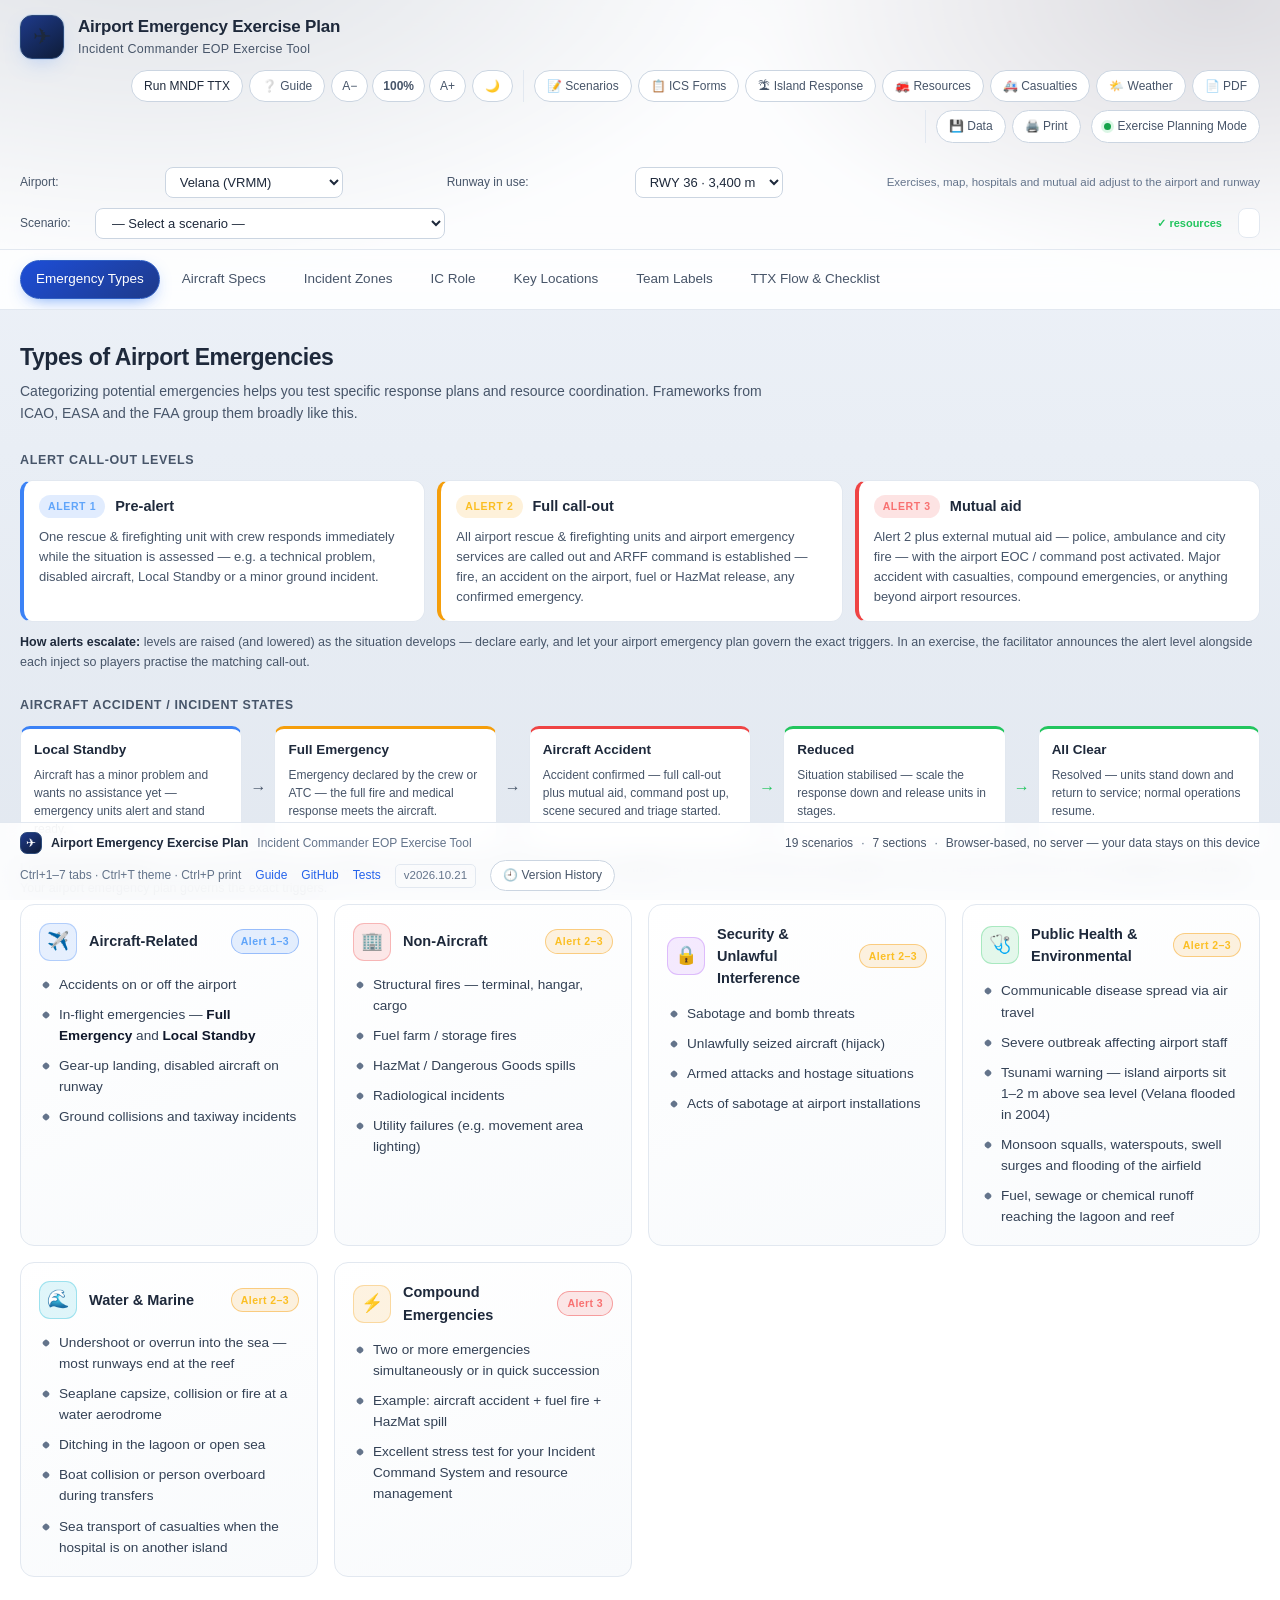
==== index.html @ 0db64679 "Set total TTX delivery time to 120 minutes" ====
<!DOCTYPE html>
<html lang="en">
<head>
  <meta charset="utf-8">
  <meta name="viewport" content="width=device-width, initial-scale=1">
  <meta name="description" content="Airport Emergency Exercise Plan — Incident Commander EOP Exercise Tool">
  <meta name="theme-color" content="#0b1526">
  <!-- Social preview -->
  <meta property="og:type" content="website">
  <meta property="og:site_name" content="Airport Emergency Exercise Plan">
  <meta property="og:title" content="Airport Emergency Exercise Plan — EOP Dashboard">
  <meta property="og:description" content="Free offline-ready airport emergency exercise tool for Incident Commanders: scenarios, ICS forms, trackers, interactive map and AAR export.">
  <meta property="og:url" content="https://airportemergency.mellowpilot.com/">
  <meta property="og:image" content="https://airportemergency.mellowpilot.com/icons/icon-192.png">
  <meta name="twitter:card" content="summary">
  <meta name="twitter:title" content="Airport Emergency Exercise Plan — EOP Dashboard">
  <meta name="twitter:description" content="Free offline-ready airport emergency exercise tool for Incident Commanders: scenarios, ICS forms, trackers, interactive map and AAR export.">
  <meta name="twitter:image" content="https://airportemergency.mellowpilot.com/icons/icon-192.png">
  <title>Airport Emergency Exercise Plan — EOP Dashboard</title>
  <script>
    /* Apply saved theme/text-size before first paint to avoid a flash */
    try {
      var th = localStorage.getItem('ttx-theme');
      if (th === 'light') document.documentElement.setAttribute('data-theme','light');
      else if (th === 'hc') document.documentElement.setAttribute('data-theme','hc');
      var fs = parseFloat(localStorage.getItem('ttx-font-scale'));
      if (fs >= 0.8 && fs <= 1.6) document.documentElement.style.zoom = fs;
    } catch (e) {}
  </script>
  <link rel="icon" type="image/svg+xml" href="favicon.svg">
  <link rel="manifest" href="manifest.webmanifest">
  <link rel="apple-touch-icon" href="icons/icon-192.png">
  <meta name="mobile-web-app-capable" content="yes">
  <meta name="apple-mobile-web-app-capable" content="yes">
  <link rel="stylesheet" href="css/styles.css?v=20261024.ttx120">
<link rel="stylesheet" href="css/maldives.css?v=20261024.ttx120">
</head>
<body>

<a class="skip-link" href="#mainContent">Skip to main content</a>

<noscript>
  <div class="noscript-note">
    <h2>JavaScript is required</h2>
    <p>This dashboard runs entirely in your browser — please enable JavaScript and reload the page. Nothing is sent to a server; your data stays on this device.</p>
  </div>
</noscript>

<!-- ============ TAB STATE CONTROLLERS ============ -->
<input type="radio" name="ttx-tab" id="ttx-tab-emergencies" class="tab-radio" checked>
<input type="radio" name="ttx-tab" id="ttx-tab-aircraft" class="tab-radio">
<input type="radio" name="ttx-tab" id="ttx-tab-zones" class="tab-radio">
<input type="radio" name="ttx-tab" id="ttx-tab-phases" class="tab-radio">
<input type="radio" name="ttx-tab" id="ttx-tab-locations" class="tab-radio">
<input type="radio" name="ttx-tab" id="ttx-tab-teams" class="tab-radio">
<input type="radio" name="ttx-tab" id="ttx-tab-checklist" class="tab-radio">

<header class="app-header">
  <div class="wrap">
    <div class="brand">
      <div class="brand-mark">✈</div>
      <div>
        <h1>Airport Emergency Exercise Plan</h1>
        <p>Incident Commander EOP Exercise Tool</p>
      </div>
    </div>
    <div class="header-actions">
      <div class="hdr-cluster" role="group" aria-label="View controls">
        <a href="ttx.html" class="reset-btn hdr-btn" style="text-decoration:none;display:inline-flex;align-items:center;color:var(--text)" title="Run the Hanimaadhoo MNDF tabletop exercise">Run MNDF TTX</a>
        <button id="guideBtn" class="reset-btn hdr-btn" type="button" title="How to use this app">❔ Guide</button>
        <div class="font-controls" role="group" aria-label="Text size">
          <button id="fontDec" class="reset-btn font-btn" type="button" title="Decrease text size" aria-label="Decrease text size">A−</button>
          <button id="fontReset" class="reset-btn font-btn font-scale" type="button" title="Reset text size to 100%">100%</button>
          <button id="fontInc" class="reset-btn font-btn" type="button" title="Increase text size" aria-label="Increase text size">A+</button>
        </div>
        <button id="themeToggle" class="reset-btn hdr-btn" type="button" title="Toggle light/dark mode">☀️</button>
      </div>
      <div class="hdr-cluster" role="group" aria-label="Exercise tools">
        <button id="scenarioEditorBtn" class="reset-btn hdr-btn" type="button" title="Open Scenario Editor">📝 Scenarios</button>
        <button id="icsBtn" class="reset-btn hdr-btn" type="button" title="Generate ICS Forms">📋 ICS Forms</button>
        <button id="resourceBtn" class="reset-btn hdr-btn" type="button" title="Track individual units (roster) with status, location and notes">🚒 Resources</button>
        <button id="casualtyBtn" class="reset-btn hdr-btn" type="button" title="Track casualties">🚑 Casualties</button>
        <button id="weatherBtn" class="reset-btn hdr-btn" type="button" title="Check weather">🌤️ Weather</button>
        <button id="exportPdfBtn" class="reset-btn hdr-btn" type="button" title="Export to PDF">📄 PDF</button>
      </div>
      <div class="hdr-cluster" role="group" aria-label="Data and output">
        <button id="dataExportBtn" class="reset-btn hdr-btn" type="button" title="Backup, restore, import and export data">💾 Data</button>
        <button id="printBtn" class="reset-btn hdr-btn" type="button" title="Print exercise plan">🖨️ Print</button>
      </div>
      <div class="status-chip">
        <span class="dot-live"></span>
        Exercise Planning Mode
      </div>
    </div>
  </div>
  <div class="wrap scenario-row site-row" style="padding-top:10px;padding-bottom:0;">
    <label for="airportSelect" style="font-size:12px;color:var(--muted);margin-right:8px;">Airport:</label>
    <select id="airportSelect" class="site-select" aria-describedby="siteHint"></select>
    <label for="runwaySelect" style="font-size:12px;color:var(--muted);margin:0 8px 0 6px;">Runway in use:</label>
    <select id="runwaySelect" class="site-select"></select>
    <span id="siteHint" class="site-hint">Exercises, map, hospitals and mutual aid adjust to the airport and runway</span>
  </div>
  <div class="wrap scenario-row" style="padding-top:10px;padding-bottom:10px;">
    <label for="scenarioSelect" style="font-size:12px;color:var(--muted);margin-right:8px;">Scenario:</label>
    <select id="scenarioSelect" style="background:var(--panel);color:var(--text);border:1px solid var(--line);border-radius:8px;padding:6px 12px;font:inherit;font-size:13px;">
      <option value="">— Select a scenario —</option>
    </select>
    <span id="saveChip" class="save-chip" role="status" aria-live="polite"></span>
    <div class="weather" id="weatherWidget" title="Current conditions (Open-Meteo) — tap to search a location" aria-live="polite"></div>
  </div>
</header>

<nav class="tabs" aria-label="Exercise plan sections">
  <div class="wrap">
    <button id="navToggle" class="nav-toggle" type="button" aria-expanded="false" aria-controls="navDrawer">
      ☰ <span id="navCurrentTab">Emergency Types</span><span class="nav-caret" aria-hidden="true">▾</span>
    </button>
    <label class="tab" for="ttx-tab-emergencies">Emergency Types</label>
    <label class="tab" for="ttx-tab-aircraft">Aircraft Specs</label>
    <label class="tab" for="ttx-tab-zones">Incident Zones</label>
    <label class="tab" for="ttx-tab-phases">IC Role</label>
    <label class="tab" for="ttx-tab-locations">Key Locations</label>
    <label class="tab" for="ttx-tab-teams">Team Labels</label>
    <label class="tab" for="ttx-tab-checklist">TTX Flow &amp; Checklist</label>
  </div>
</nav>

<!-- Collapsible navigation panel (phones) — body siblings of the tab
     radios so the checked state can highlight the active section -->
<div class="nav-scrim" id="navScrim"></div>
<nav class="nav-drawer" id="navDrawer" aria-label="Navigation panel">
  <div class="nav-drawer-head">
    <strong>Navigate</strong>
    <button id="navClose" class="reset-btn nav-close" type="button" aria-label="Close navigation panel">✕</button>
  </div>
  <div class="nav-list">
    <label class="nav-item" for="ttx-tab-emergencies">Emergency Types</label>
    <label class="nav-item" for="ttx-tab-aircraft">Aircraft Specs</label>
    <label class="nav-item" for="ttx-tab-zones">Incident Zones</label>
    <label class="nav-item" for="ttx-tab-phases">IC Role</label>
    <label class="nav-item" for="ttx-tab-locations">Key Locations</label>
    <label class="nav-item" for="ttx-tab-teams">Team Labels</label>
    <label class="nav-item" for="ttx-tab-checklist">TTX Flow &amp; Checklist</label>
  </div>
  <div class="nav-sep" role="separator"></div>
  <div class="nav-quick">
    <span class="nav-quick-title">Quick actions</span>
    <button type="button" class="nav-q" data-target="scenarioEditorBtn">📝 Scenario editor</button>
    <button type="button" class="nav-q" data-target="icsBtn">📋 ICS Forms</button>
    <button type="button" class="nav-q" data-target="resourceBtn">🚒 Unit roster</button>
    <button type="button" class="nav-q" data-target="casualtyBtn">🚑 Casualties</button>
    <button type="button" class="nav-q" data-target="dataExportBtn">💾 Backup &amp; data</button>
    <button type="button" class="nav-q" data-target="weatherBtn">🌤️ Weather</button>
    <button type="button" class="nav-q" data-target="guideBtn">❔ Guide</button>
    <button type="button" class="nav-q" data-target="printBtn">🖨️ Print</button>
  </div>
</nav>

<main class="wrap" id="mainContent">

  <!-- Print-only header -->
  <div class="print-header" style="display:none;">
    <h1>Airport Emergency Exercise Plan</h1>
    <p>Incident Commander EOP Exercise Tool — Generated <span id="printDate"></span></p>
  </div>

  <!-- ============ IC ROLE ============ -->
  <section id="phases" class="view">
    <h2 class="section-head">Incident Commander Role by Phase</h2>
    <p class="section-sub">Your responsibilities move through three distinct phases. Preparation builds the foundation, execution tests your command decisions, and evaluation turns the exercise into real improvement.</p>

    <div class="phase-grid">
      <div class="card phase" data-c="1">
        <span class="phase-num">01 · Before</span>
        <h3 class="card-title">Preparation</h3>
        <ul class="clean">
          <li><strong>Review the AEP</strong> — confirm command structure, authorities, and agency roles.</li>
          <li><strong>Understand scenario &amp; objectives</strong> — know the emergency type and what is being tested.</li>
          <li><strong>Confirm your role</strong> — ensure official IC designation and ICP-to-EOC reporting lines.</li>
          <li><strong>Join planning meetings</strong> — help design the exercise around the systems you rely on.</li>
        </ul>
      </div>

      <div class="card phase" data-c="2">
        <span class="phase-num">02 · During</span>
        <h3 class="card-title">Execution</h3>
        <ul class="clean">
          <li><strong>Establish command &amp; the ICP</strong> — set up a clearly identifiable command location.</li>
          <li><strong>Conduct size-up</strong> — gather information fast, prioritize, task resources.</li>
          <li><strong>Build &amp; communicate the IAP</strong> — state objectives, strategy, critical functions.</li>
          <li><strong>Assign command staff</strong> — Safety Officer, PIO, Liaison Officer.</li>
          <li><strong>Coordinate multi-agency response</strong> — fire, police, EMS, ops, tenants.</li>
        </ul>
      </div>

      <div class="card phase" data-c="3">
        <span class="phase-num">03 · After</span>
        <h3 class="card-title">Evaluation</h3>
        <ul class="clean">
          <li><strong>Hot Wash</strong> — immediate feedback on what worked and what did not.</li>
          <li><strong>After Action Report</strong> — document strengths, gaps, corrective actions, timelines.</li>
          <li><strong>Update the AEP</strong> — fold lessons learned back into procedures.</li>
        </ul>
      </div>
    </div>

    <div class="notice">
      <span class="ni">💡</span>
      <div><strong>Command principle:</strong> the IC directs, but does not personally fight the fire. Establish the ICP early, delegate the Safety Officer, PIO and Liaison Officer, and keep your own span of control manageable.</div>
    </div>

    <h3 class="sub" id="role-cards">IC Role Cards — Command &amp; General Staff</h3>
    <div class="role-grid" id="roleGrid">
      <!-- cards rendered from TTX_DATA.roleCards -->
    </div>
  </section>

  <!-- ============ TEAMS ============ -->
  <section id="teams" class="view">
    <h2 class="section-head">Tabletop Exercise Team Labels</h2>
    <p class="section-sub">Two distinct sets of labels matter: the staff who <em>run</em> the drill, and the simulated response teams that <em>play</em> in it.</p>

    <h3 class="sub">Exercise Staff — Who Runs the Drill</h3>
    <div class="team-grid">
      <div class="team-card">
        <h4><span class="swatch sw-blue"></span>Players / Participants</h4>
        <p>Actively role-play their real-world positions — including you as IC — and respond to the scenario.</p>
      </div>
      <div class="team-card">
        <h4><span class="swatch sw-cyan"></span>Facilitators</h4>
        <p>Present scenario updates (injects) and guide discussion. They do not participate in response decisions.</p>
      </div>
      <div class="team-card">
        <h4><span class="swatch sw-purple"></span>Evaluators / Observers</h4>
        <p>Subject matter experts who watch and document performance against objectives without intervening.</p>
      </div>
      <div class="team-card">
        <h4><span class="swatch sw-amber"></span>Note-takers / Scribes</h4>
        <p>Record the timeline, key decisions, and identified gaps for the After Action Report.</p>
      </div>
      <div class="team-card">
        <h4><span class="swatch sw-green"></span>Controllers</h4>
        <p>Ensure safety and scenario progression as scripted. More common in full-scale exercises.</p>
      </div>
    </div>

    <h3 class="sub">Simulated Response Teams — Functional Groups</h3>
    <div class="team-grid">
      <div class="team-card">
        <h4><span class="icon-badge">🎯</span>Incident / Unified Command</h4>
        <p>Core leadership: IC, Safety Officer, Liaison Officer, PIO. Unified command with MNDF and MPS for major events.</p>
      </div>
      <div class="team-card">
        <h4><span class="icon-badge">🚒</span>Fire / Rescue &amp; ARFF</h4>
        <p>Airport RFF (e.g. MACL Airport Fire &amp; Rescue) plus MNDF Fire &amp; Rescue Service for structural fire support.</p>
      </div>
      <div class="team-card">
        <h4><span class="icon-badge">🚑</span>EMS / Medical / Triage</h4>
        <p>Triage, casualty collection, hospital coordination — IGMH, regional and atoll hospitals, HPA for public health.</p>
      </div>
      <div class="team-card">
        <h4><span class="icon-badge">🚔</span>Law Enforcement / Security</h4>
        <p>Maldives Police Service, airport AVSEC, perimeter and shoreline control, scene security and evidence.</p>
      </div>
      <div class="team-card">
        <h4><span class="icon-badge">🚤</span>Marine / Coast Guard</h4>
        <p>MNDF Coast Guard, airport rescue boats, sea ambulances, resort and ferry boats — water rescue and casualty transfer.</p>
      </div>
      <div class="team-card">
        <h4><span class="icon-badge">🏝️</span>Island &amp; Atoll Councils / NDMA</h4>
        <p>Local shelters, schools as holding areas, volunteers, utilities (STELCO / FENAKA) and national disaster coordination.</p>
      </div>
      <div class="team-card">
        <h4><span class="icon-badge">🛫</span>Airport Operations / Airside</h4>
        <p>Runway closures, NOTAMs, airfield management.</p>
      </div>
      <div class="team-card">
        <h4><span class="icon-badge">👨‍👩‍👧</span>Passenger / Family Assistance</h4>
        <p>Uninjured passenger gathering, Friends &amp; Relatives Center, reunification — with embassies, resorts and tour operators.</p>
      </div>
      <div class="team-card">
        <h4><span class="icon-badge">📢</span>Public Information / Media</h4>
        <p>Press briefings and public messaging.</p>
      </div>
      <div class="team-card">
        <h4><span class="icon-badge">📦</span>Logistics / Finance</h4>
        <p>Resource ordering, tracking, cost documentation.</p>
      </div>
      <div class="team-card">
        <h4><span class="icon-badge">🏢</span>Airlines / Tenant Reps</h4>
        <p>Airline, seaplane operator and ground handler coordination; resort transfer desks.</p>
      </div>
    </div>

    <div class="notice">
      <span class="ni">💡</span>
      <div><strong>How to choose labels:</strong> match them to your exercise objectives. Use <strong>ICS sections</strong> (Operations, Planning, Logistics, Finance/Admin) to test internal command. Use <strong>department names</strong> for smaller single-organization drills. Always mirror the terminology in your <strong>AEP</strong>.</div>
    </div>
  </section>

  <!-- ============ LOCATIONS ============ -->
  <section id="locations" class="view">
    <h2 class="section-head">Key Locations — <span id="mapAirportName">Airport Layout</span></h2>
    <p class="section-sub" id="mapLayoutDesc">Select an airport and runway in the header to draw its island layout.</p>

    <div class="map-toolbar">
      <button id="editMapBtn" class="reset-btn" type="button">✏️ Customize Map</button>
      <span class="map-toolbar-hint">Rename or add locations, adjust zone rings — saved in this browser.</span>
    </div>

    <div class="map-layout">
      <div class="map-shell">
        <svg viewBox="0 0 1000 720" preserveAspectRatio="xMidYMid meet" role="img" aria-label="Airport emergency locations map">

          <defs>
            <radialGradient id="oceanGrad" cx="50%" cy="50%" r="70%">
              <stop offset="0%" stop-color="#08203a"/>
              <stop offset="100%" stop-color="#040d1a"/>
            </radialGradient>
          </defs>

          <!-- island, runway, terminal, links … drawn per airport by js/airports.js -->
          <g id="mapBase"></g>

          <!-- tower -->
          <g id="mapTwr" class="site-mark" transform="translate(165, 200)">
            <title>TWR (drag to move)</title>
            <rect x="-9" y="-9" width="18" height="18" rx="3" fill="#1e3a8a" stroke="#3b82f6" stroke-width="1.2"/>
            <rect x="-5" y="-16" width="10" height="7" rx="2" fill="#3b82f6" opacity=".75"/>
            <text x="0" y="30" font-size="8" fill="#7ba3d1" text-anchor="middle" letter-spacing="1.2" font-weight="600">TWR</text>
          </g>

          <!-- ARFF -->
          <g id="mapArff" class="site-mark" transform="translate(255, 350)">
            <title>ARFF (drag to move)</title>
            <rect x="-34" y="-18" width="68" height="36" rx="5" fill="#3a1a1a" stroke="#ef4444" stroke-width="1.4"/>
            <text x="0" y="-2" font-size="9.5" fill="#fca5a5" text-anchor="middle" font-weight="700" letter-spacing="1.2">ARFF</text>
            <text x="0" y="11" font-size="7" fill="#a86666" text-anchor="middle">FIRE STATION</text>
            <text x="0" y="28" font-size="7.5" fill="#a86666" text-anchor="middle" letter-spacing="1">RAPID RWY ACCESS</text>
          </g>

          <!-- crash site + zone rings (grouped for unified drag) -->
          <g id="crashZoneGroup" transform="translate(0,0)" style="cursor:grab;">
            <!-- zone rings -->
            <circle id="warmZone" cx="507" cy="270" r="110" fill="none" stroke="#f59e0b" stroke-width="1.3" stroke-dasharray="6 7" opacity=".55"/>
            <circle id="coldZone" cx="507" cy="270" r="185" fill="none" stroke="#22c55e" stroke-width="1.3" stroke-dasharray="6 7" opacity=".42"/>
            <text id="warmZoneLabel" x="507" y="152" font-size="9" fill="#fbbf24" text-anchor="middle" opacity=".85" letter-spacing="1.6" font-weight="600">WARM ZONE</text>
            <text id="coldZoneLabel" x="507" y="75" font-size="9" fill="#4ade80" text-anchor="middle" opacity=".85" letter-spacing="1.6" font-weight="600">COLD ZONE</text>
            <!-- crash site -->
            <circle id="hotZone" cx="507" cy="270" r="38" fill="rgba(239,68,68,.10)" stroke="#ef4444" stroke-width="1.5" stroke-dasharray="5 5"/>
            <circle cx="507" cy="270" r="16" fill="#ef4444" stroke="#0a1220" stroke-width="2"/>
            <text x="507" y="275" font-size="15" fill="#fff" text-anchor="middle" font-weight="700">✕</text>
            <text id="crashSiteLabel" x="507" y="222" font-size="10" fill="#f87171" text-anchor="middle" font-weight="700" letter-spacing="1.8">CRASH SITE</text>
            <title>Crash Site &amp; Zones (drag to move)</title>
          </g>

          <g id="pinLayer"></g>
        </svg>
      </div>

      <div class="legend" id="legend"></div>
    </div>

    <div class="notice">
      <span class="ni">💡</span>
      <div id="mapPlacementNote"><strong>Placement logic:</strong> scene locations sit upwind of the incident and outside the warm zone.</div>
    </div>

    <div id="airportProfile" class="ap-profile" aria-live="polite"></div>
  </section>

  <!-- ============ ZONES ============ -->
  <section id="zones" class="view">
    <h2 class="section-head">Aircraft Incident Zones</h2>
    <p class="section-sub">The scene is organized into three concentric safety zones, adapted from hazardous materials response. Aircraft accidents involve high fuel loads and composite materials, so the boundaries matter.</p>

    <div class="zones-layout">
      <div class="map-shell">
        <svg viewBox="0 0 760 700" preserveAspectRatio="xMidYMid meet" role="img" aria-label="Concentric hot, warm and cold zone diagram">
          <circle id="zoneOuter" cx="380" cy="350" r="322" fill="none" stroke="#475569" stroke-width="1.6" stroke-dasharray="9 9"/>
          <text id="zoneOuterLabel" x="380" y="52" font-size="11" fill="#7d8fa8" text-anchor="middle" letter-spacing="1.6">OUTER CORDON</text>

          <circle id="zoneCold" cx="380" cy="350" r="280" fill="rgba(34,197,94,.07)" stroke="#22c55e" stroke-width="1.6"/>
          <text id="zoneColdLabel" x="380" y="120" font-size="13" fill="#4ade80" text-anchor="middle" font-weight="700" letter-spacing="2.2">COLD ZONE</text>
          <text id="zoneColdSub" x="380" y="140" font-size="10.5" fill="#5f8f74" text-anchor="middle" letter-spacing=".6">GREEN · SUPPORT</text>

          <circle id="zoneWarm" cx="380" cy="350" r="185" fill="rgba(245,158,11,.09)" stroke="#f59e0b" stroke-width="1.6"/>
          <text id="zoneWarmLabel" x="380" y="208" font-size="13" fill="#fbbf24" text-anchor="middle" font-weight="700" letter-spacing="2.2">WARM ZONE</text>
          <text id="zoneWarmSub" x="380" y="227" font-size="10.5" fill="#a98338" text-anchor="middle" letter-spacing=".6">YELLOW · TRANSITION</text>

          <circle id="zoneInner" cx="380" cy="350" r="135" fill="none" stroke="#94a3b8" stroke-width="1.4" stroke-dasharray="7 7"/>

          <circle id="zoneHot" cx="380" cy="350" r="92" fill="rgba(239,68,68,.14)" stroke="#ef4444" stroke-width="1.8"/>

          <g transform="translate(380,332)">
            <path d="M0,-22 L5,-6 L22,-2 L22,4 L5,4 L7,18 L14,24 L14,28 L0,24 L-14,28 L-14,24 L-7,18 L-5,4 L-22,4 L-22,-2 L-5,-6 Z"
                  fill="#fca5a5" opacity="0.92"/>
          </g>
          <text x="380" y="386" font-size="13" fill="#f87171" text-anchor="middle" font-weight="700" letter-spacing="2.2">HOT ZONE</text>
          <text x="380" y="405" font-size="10.5" fill="#a86666" text-anchor="middle" letter-spacing=".6">RED · EXCLUSION</text>

          <line x1="380" y1="350" x2="700" y2="350" stroke="#1e2f4a" stroke-width="1" stroke-dasharray="3 6"/>
          <line x1="380" y1="350" x2="380" y2="672" stroke="#1e2f4a" stroke-width="1" stroke-dasharray="3 6"/>

          <text id="zoneInnerLabel" x="500" y="343" font-size="10.5" fill="#7d8fa8" text-anchor="middle" letter-spacing="1">INNER CORDON</text>
        </svg>
      </div>

      <div>
        <div class="zone-cards">
          <div class="zone-card" data-z="hot">
            <h4><span class="swatch sw-red"></span>Hot Zone</h4>
            <p class="aka">Red / Exclusion Zone</p>
            <p>The immediate hazard area: wreckage, active fire, fuel, structural collapse, and hazardous cargo.</p>
            <div class="who">Only fully PPE-equipped rescue personnel (e.g. ARFF) enter — and only for life-saving missions. The IC remains outside this zone.</div>
          </div>

          <div class="zone-card" data-z="warm">
            <h4><span class="swatch sw-amber"></span>Warm Zone</h4>
            <p class="aka">Yellow / Transition Zone</p>
            <p>A controlled buffer between the hazard and the safe area. Hosts triage, casualty collection, decontamination, and PPE donning/doffing.</p>
            <div class="who">Access limited to authorized personnel. The Incident Command Post may sit here or just inside the Cold Zone.</div>
          </div>

          <div class="zone-card" data-z="cold">
            <h4><span class="swatch sw-green"></span>Cold Zone</h4>
            <p class="aka">Green / Support Zone</p>
            <p>The safe area outside the hazard, free from contamination. Contains the Command Post, staging areas, media briefing area, and the temporary morgue.</p>
            <div class="who">This is where the Incident Commander and support staff typically operate.</div>
          </div>
        </div>

        <h3 class="sub">Perimeters</h3>
        <div class="team-grid">
          <div class="team-card">
            <h4><span class="swatch sw-cyan"></span>Inner Cordon</h4>
            <p>Controls access to the immediate hazard area — roughly the Hot / Warm boundary.</p>
          </div>
          <div class="team-card">
            <h4><span class="swatch sw-blue"></span>Outer Cordon</h4>
            <p>A larger secure perimeter for emergency vehicle movement and crowd control, encompassing the whole operation.</p>
          </div>
        </div>
      </div>
    </div>

    <h3 class="sub">Casualty Flow Through the Zones</h3>
    <div class="flow">
      <div class="flow-node" data-z="hot">
        <div class="fn-label">Hot Zone</div>
        <div class="fn-title">Extrication &amp; Rescue</div>
        <div class="fn-sub">ARFF removes survivors from the wreckage</div>
      </div>
      <div class="flow-arrow">➜</div>
      <div class="flow-node" data-z="warm">
        <div class="fn-label">Warm Zone</div>
        <div class="fn-title">Triage &amp; Treatment</div>
        <div class="fn-sub">Sorted Red / Yellow / Green, stabilised</div>
      </div>
      <div class="flow-arrow">➜</div>
      <div class="flow-node" data-z="cold">
        <div class="fn-label">Cold Zone</div>
        <div class="fn-title">Transport &amp; Evacuation</div>
        <div class="fn-sub">Loaded at the Transportation Area to hospitals</div>
      </div>
    </div>

    <div class="notice">
      <span class="ni">💡</span>
      <div><strong>Test the zones in your TTX:</strong> inject <em>"wind shifts 45 degrees"</em> or <em>"secondary explosion"</em> to see whether your team knows how to re-establish boundaries. Inject a <em>"media breach of the Outer Cordon"</em> to test your Liaison Officer and security response.</div>
    </div>
  </section>

  <!-- ============ EMERGENCIES ============ -->
  <section id="emergencies" class="view">
    <h2 class="section-head">Types of Airport Emergencies</h2>
    <p class="section-sub">Categorizing potential emergencies helps you test specific response plans and resource coordination. Frameworks from ICAO, EASA and the FAA group them broadly like this.</p>

    <h3 class="emg-block-head">Alert call-out levels</h3>
    <!-- Alert call-out levels (ICAO-style Alert 1/2/3 used across airport AEPs) -->
    <div class="alert-levels" role="group" aria-label="Emergency alert levels 1 to 3">
      <div class="alert-card alert-l1">
        <div class="alert-head">
          <span class="alert-badge">Alert 1</span>
          <h4>Pre-alert</h4>
        </div>
        <p>One rescue &amp; firefighting unit with crew responds immediately while the situation is assessed — e.g. a technical problem, disabled aircraft, Local Standby or a minor ground incident.</p>
      </div>
      <div class="alert-card alert-l2">
        <div class="alert-head">
          <span class="alert-badge">Alert 2</span>
          <h4>Full call-out</h4>
        </div>
        <p>All airport rescue &amp; firefighting units and airport emergency services are called out and ARFF command is established — fire, an accident on the airport, fuel or HazMat release, any confirmed emergency.</p>
      </div>
      <div class="alert-card alert-l3">
        <div class="alert-head">
          <span class="alert-badge">Alert 3</span>
          <h4>Mutual aid</h4>
        </div>
        <p>Alert 2 plus external mutual aid — police, ambulance and city fire — with the airport EOC / command post activated. Major accident with casualties, compound emergencies, or anything beyond airport resources.</p>
      </div>
    </div>
    <p class="alert-note"><strong>How alerts escalate:</strong> levels are raised (and lowered) as the situation develops — declare early, and let your airport emergency plan govern the exact triggers. In an exercise, the facilitator announces the alert level alongside each inject so players practise the matching call-out.</p>

    <h3 class="emg-block-head">Aircraft accident / incident states</h3>
    <div class="state-flow" role="group" aria-label="Aircraft incident states from Local Standby to All Clear">
      <div class="state-chip s-standby">
        <b>Local Standby</b>
        <span>Aircraft has a minor problem and wants no assistance yet — emergency units alert and stand ready.</span>
      </div>
      <span class="state-arrow" aria-hidden="true">→</span>
      <div class="state-chip s-full">
        <b>Full Emergency</b>
        <span>Emergency declared by the crew or ATC — the full fire and medical response meets the aircraft.</span>
      </div>
      <span class="state-arrow" aria-hidden="true">→</span>
      <div class="state-chip s-accident">
        <b>Aircraft Accident</b>
        <span>Accident confirmed — full call-out plus mutual aid, command post up, scene secured and triage started.</span>
      </div>
      <span class="state-arrow wind" aria-hidden="true">→</span>
      <div class="state-chip s-reduced">
        <b>Reduced</b>
        <span>Situation stabilised — scale the response down and release units in stages.</span>
      </div>
      <span class="state-arrow wind" aria-hidden="true">→</span>
      <div class="state-chip s-clear">
        <b>All Clear</b>
        <span>Resolved — units stand down and return to service; normal operations resume.</span>
      </div>
    </div>
    <p class="alert-note"><strong>Link to the alert levels:</strong> Local Standby typically holds at <strong>Alert 1</strong> (units standing by), a Full Emergency brings <strong>Alert 2</strong>, and an Aircraft Accident brings <strong>Alert 3</strong> — then the response winds down through <strong>Reduced</strong> to <strong>All Clear</strong>. Your airport emergency plan governs the exact triggers.</p>

    <div class="emg-grid">
      <div class="emg-card">
        <div class="emg-head">
          <div class="emg-icon" style="background:rgba(59,130,246,.12);border-color:rgba(59,130,246,.3)">✈️</div>
          <h4>Aircraft-Related</h4>
          <span class="alert-range r13" title="Typical alert level range for these emergencies">Alert 1–3</span>
        </div>
        <ul class="clean">
          <li>Accidents on or off the airport</li>
          <li>In-flight emergencies — <strong>Full Emergency</strong> and <strong>Local Standby</strong></li>
          <li>Gear-up landing, disabled aircraft on runway</li>
          <li>Ground collisions and taxiway incidents</li>
        </ul>
      </div>

      <div class="emg-card">
        <div class="emg-head">
          <div class="emg-icon" style="background:rgba(239,68,68,.12);border-color:rgba(239,68,68,.3)">🏢</div>
          <h4>Non-Aircraft</h4>
          <span class="alert-range r23" title="Typical alert level range for these emergencies">Alert 2–3</span>
        </div>
        <ul class="clean">
          <li>Structural fires — terminal, hangar, cargo</li>
          <li>Fuel farm / storage fires</li>
          <li>HazMat / Dangerous Goods spills</li>
          <li>Radiological incidents</li>
          <li>Utility failures (e.g. movement area lighting)</li>
                  </ul>
      </div>

      <div class="emg-card">
        <div class="emg-head">
          <div class="emg-icon" style="background:rgba(168,85,247,.12);border-color:rgba(168,85,247,.3)">🔒</div>
          <h4>Security &amp; Unlawful Interference</h4>
          <span class="alert-range r23" title="Typical alert level range for these emergencies">Alert 2–3</span>
        </div>
        <ul class="clean">
          <li>Sabotage and bomb threats</li>
          <li>Unlawfully seized aircraft (hijack)</li>
          <li>Armed attacks and hostage situations</li>
          <li>Acts of sabotage at airport installations</li>
        </ul>
      </div>

      <div class="emg-card">
        <div class="emg-head">
          <div class="emg-icon" style="background:rgba(34,197,94,.12);border-color:rgba(34,197,94,.3)">🩺</div>
          <h4>Public Health &amp; Environmental</h4>
          <span class="alert-range r23" title="Typical alert level range for these emergencies">Alert 2–3</span>
        </div>
        <ul class="clean">
          <li>Communicable disease spread via air travel</li>
          <li>Severe outbreak affecting airport staff</li>
          <li>Tsunami warning — island airports sit 1–2 m above sea level (Velana flooded in 2004)</li>
          <li>Monsoon squalls, waterspouts, swell surges and flooding of the airfield</li>
          <li>Fuel, sewage or chemical runoff reaching the lagoon and reef</li>
        </ul>
      </div>

      <div class="emg-card">
        <div class="emg-head">
          <div class="emg-icon" style="background:rgba(6,182,212,.12);border-color:rgba(6,182,212,.3)">🌊</div>
          <h4>Water &amp; Marine</h4>
          <span class="alert-range r23" title="Typical alert level range for these emergencies">Alert 2–3</span>
        </div>
        <ul class="clean">
          <li>Undershoot or overrun into the sea — most runways end at the reef</li>
          <li>Seaplane capsize, collision or fire at a water aerodrome</li>
          <li>Ditching in the lagoon or open sea</li>
          <li>Boat collision or person overboard during transfers</li>
          <li>Sea transport of casualties when the hospital is on another island</li>
        </ul>
      </div>

      <div class="emg-card">
        <div class="emg-head">
          <div class="emg-icon" style="background:rgba(245,158,11,.12);border-color:rgba(245,158,11,.3)">⚡</div>
          <h4>Compound Emergencies</h4>
          <span class="alert-range r3" title="Typical alert level range for these emergencies">Alert 3</span>
        </div>
        <ul class="clean">
          <li>Two or more emergencies simultaneously or in quick succession</li>
          <li>Example: aircraft accident + fuel fire + HazMat spill</li>
          <li>Excellent stress test for your Incident Command System and resource management</li>
        </ul>
      </div>
    </div>
  </section>

  <!-- ============ AIRCRAFT SPECIFICATIONS ============ -->
  <section id="aircraft" class="view">
    <h2 class="section-head">Aircraft Reference Specifications</h2>
    <p class="section-sub">Reference specifications for common regional aircraft types used in airport emergency planning. Figures are typical published values — always confirm against the operator's current type manual before an exercise.</p>

    <nav class="sub-nav" id="aircraftSubNav">
      <a href="#ac-comparison" class="sub-nav-link">Comparison</a>
      <a href="#ac-details" class="sub-nav-link">Detail Cards</a>
      <a href="#ac-diagrams" class="sub-nav-link">Diagrams</a>
      <a href="#ac-fuel" class="sub-nav-link">Fuel</a>
      <a href="#ac-flow" class="sub-nav-link">Pax Flow</a>
      <a href="#ac-implications" class="sub-nav-link">Implications</a>
    </nav>

    <h3 class="sub" id="ac-comparison">Quick Comparison</h3>
    <div class="spec-table-wrap">
      <table class="spec-table">
        <thead>
          <tr>
            <th>Aircraft</th>
            <th>Pax</th>
            <th>Crew</th>
            <th>Total</th>
            <th>Fuel Capacity</th>
            <th>Wheels</th>
            <th>Boarding Door</th>
            <th>Baggage</th>
            <th title="ICAO Annex 14 rescue and firefighting category">RFF Cat</th>
          </tr>
        </thead>
        <tbody id="acTableBody">
          <!-- rows rendered from TTX_DATA.aircraftComparison -->
        </tbody>
      </table>
    </div>

    <div class="notice">
      <span class="ni">⚠️</span>
      <div><strong>Verify before the exercise:</strong> seat counts vary by operator and cabin fit. Confirm exact pax/crew numbers and fuel figures with the operator's load sheet or type manual, and use those numbers in your casualty-count planning.</div>
    </div>

    <h3 class="sub" id="ac-details">Aircraft Detail Cards</h3>
    <div class="ac-grid" id="acGrid">
      <!-- cards rendered from TTX_DATA.aircraftDetails -->
    </div>

    <h3 class="sub">Where Everything Is — Diagrams</h3>
    <div class="diagram-grid">

      <!-- SIDE PROFILE -->
      <div class="diagram-card">
        <svg viewBox="0 0 900 360" preserveAspectRatio="xMidYMid meet" role="img" aria-label="Aircraft side profile showing doors, baggage holds and landing gear">
          <!-- ground -->
          <line x1="20" y1="312" x2="880" y2="312" stroke="#22344f" stroke-width="2" stroke-dasharray="10 8"/>

          <!-- tail fin -->
          <polygon points="95,140 45,42 92,42 132,140" fill="#233850" stroke="#4a6791" stroke-width="1.3"/>
          <!-- horizontal stabiliser -->
          <polygon points="82,152 14,178 14,188 88,174" fill="#233850" stroke="#4a6791" stroke-width="1.2"/>

          <!-- fuselage -->
          <path d="M 92,140 L 780,140 Q 862,146 872,175 Q 862,204 780,210 L 92,210 Z" fill="#233850" stroke="#4a6791" stroke-width="1.4"/>

          <!-- cabin window strip -->
          <line x1="310" y1="168" x2="720" y2="168" stroke="#7ba3d1" stroke-width="3" stroke-dasharray="2 10" opacity=".6"/>

          <!-- cockpit windows -->
          <path d="M 790,150 L 840,158 L 838,170 L 788,168 Z" fill="#7ba3d1" opacity=".35"/>

          <!-- forward door -->
          <rect x="640" y="146" width="46" height="44" rx="3" fill="rgba(59,130,246,.22)" stroke="#3b82f6" stroke-width="1.6"/>
          <!-- rear door (boarding) -->
          <rect x="250" y="146" width="46" height="44" rx="3" fill="rgba(34,197,94,.25)" stroke="#22c55e" stroke-width="1.6"/>

          <!-- forward baggage hold -->
          <rect x="560" y="182" width="70" height="22" rx="3" fill="rgba(245,158,11,.22)" stroke="#f59e0b" stroke-width="1.2"/>
          <!-- rear baggage hold -->
          <rect x="140" y="182" width="70" height="22" rx="3" fill="rgba(245,158,11,.22)" stroke="#f59e0b" stroke-width="1.2"/>

          <!-- wing fairing -->
          <path d="M 330,208 Q 318,252 380,256 L 510,256 Q 552,252 538,208 Z" fill="#1e3050" stroke="#3a5070" stroke-width="1.2"/>
          <!-- engine nacelle -->
          <rect x="400" y="232" width="112" height="46" rx="21" fill="#16263a" stroke="#3a5070" stroke-width="1.3"/>
          <!-- propeller disc -->
          <ellipse cx="516" cy="255" rx="5" ry="42" fill="#7ba3d1" opacity=".55"/>

          <!-- nose gear -->
          <line x1="742" y1="210" x2="742" y2="284" stroke="#3a5070" stroke-width="3.5"/>
          <circle cx="742" cy="292" r="13" fill="#16263a" stroke="#7ba3d1" stroke-width="2"/>
          <!-- main gear -->
          <line x1="452" y1="256" x2="452" y2="284" stroke="#3a5070" stroke-width="3.5"/>
          <circle cx="452" cy="292" r="15" fill="#16263a" stroke="#7ba3d1" stroke-width="2"/>

          <!-- leader lines + labels -->
          <line x1="273" y1="120" x2="273" y2="144" stroke="#22c55e" stroke-width="1" opacity=".7"/>
          <text x="273" y="112" font-size="10.5" fill="#4ade80" text-anchor="middle" font-weight="600" letter-spacing=".8">REAR DOOR — BOARDING</text>

          <line x1="663" y1="120" x2="663" y2="144" stroke="#3b82f6" stroke-width="1" opacity=".7"/>
          <text x="663" y="112" font-size="10.5" fill="#93c5fd" text-anchor="middle" font-weight="600" letter-spacing=".8">FWD DOOR / CARGO</text>

          <line x1="595" y1="222" x2="595" y2="206" stroke="#f59e0b" stroke-width="1" opacity=".7"/>
          <text x="595" y="238" font-size="10.5" fill="#fbbf24" text-anchor="middle" font-weight="600" letter-spacing=".8">FWD BAGGAGE HOLD</text>

          <line x1="175" y1="222" x2="175" y2="206" stroke="#f59e0b" stroke-width="1" opacity=".7"/>
          <text x="175" y="238" font-size="10.5" fill="#fbbf24" text-anchor="middle" font-weight="600" letter-spacing=".8">REAR BAGGAGE HOLD</text>

          <line x1="600" y1="255" x2="540" y2="255" stroke="#7ba3d1" stroke-width="1" opacity=".6"/>
          <text x="672" y="259" font-size="10.5" fill="#7ba3d1" text-anchor="middle" font-weight="600" letter-spacing=".8">PROPELLER</text>

          <text x="742" y="334" font-size="10.5" fill="#f59e0b" text-anchor="middle" font-weight="600" letter-spacing=".8">NOSE GEAR · 2 WHEELS</text>
          <text x="452" y="334" font-size="10.5" fill="#f59e0b" text-anchor="middle" font-weight="600" letter-spacing=".8">MAIN GEAR · 2 WHEELS</text>

          <!-- title -->
          <text x="450" y="24" font-size="11" fill="#8ea4c4" text-anchor="middle" letter-spacing="2.4" font-weight="600">SIDE PROFILE — DOORS · HOLDS · GEAR</text>
        </svg>
        <div class="diagram-cap">Typical turboprop layout (ATR / Dash 8 family). Rear door is the normal boarding point on ATR types.</div>
      </div>

      <!-- TOP-DOWN VIEW -->
      <div class="diagram-card">
        <svg viewBox="0 0 900 360" preserveAspectRatio="xMidYMid meet" role="img" aria-label="Aircraft top-down view showing wing fuel tanks, engines and landing gear positions">
          <!-- tailplane -->
          <polygon points="140,168 40,105 70,105 165,168" fill="#233850" stroke="#4a6791" stroke-width="1.2"/>
          <polygon points="140,192 40,255 70,255 165,192" fill="#233850" stroke="#4a6791" stroke-width="1.2"/>

          <!-- wings -->
          <polygon points="500,152 360,152 330,45 450,45" fill="#233850" stroke="#4a6791" stroke-width="1.3"/>
          <polygon points="500,208 360,208 330,315 450,315" fill="#233850" stroke="#4a6791" stroke-width="1.3"/>

          <!-- fuel tanks inside wings -->
          <polygon points="460,130 380,130 355,70 420,70" fill="rgba(6,182,212,.30)" stroke="#06b6d4" stroke-width="1.2" stroke-dasharray="4 3"/>
          <polygon points="460,230 380,230 355,290 420,290" fill="rgba(6,182,212,.30)" stroke="#06b6d4" stroke-width="1.2" stroke-dasharray="4 3"/>

          <!-- fuselage -->
          <path d="M 110,150 L 780,150 Q 862,156 872,180 Q 862,204 780,210 L 110,210 Z" fill="#233850" stroke="#4a6791" stroke-width="1.4"/>

          <!-- engines -->
          <rect x="370" y="75" width="50" height="30" rx="12" fill="#16263a" stroke="#3a5070" stroke-width="1.3"/>
          <rect x="370" y="255" width="50" height="30" rx="12" fill="#16263a" stroke="#3a5070" stroke-width="1.3"/>

          <!-- propellers -->
          <circle cx="425" cy="90" r="28" fill="none" stroke="#7ba3d1" stroke-width="1.6" stroke-dasharray="4 4" opacity=".65"/>
          <circle cx="425" cy="270" r="28" fill="none" stroke="#7ba3d1" stroke-width="1.6" stroke-dasharray="4 4" opacity=".65"/>

          <!-- landing gear positions (retracted) -->
          <circle cx="790" cy="180" r="8" fill="rgba(245,158,11,.15)" stroke="#f59e0b" stroke-width="1.6" stroke-dasharray="3 3"/>
          <circle cx="475" cy="162" r="9" fill="rgba(245,158,11,.15)" stroke="#f59e0b" stroke-width="1.6" stroke-dasharray="3 3"/>
          <circle cx="475" cy="198" r="9" fill="rgba(245,158,11,.15)" stroke="#f59e0b" stroke-width="1.6" stroke-dasharray="3 3"/>

          <!-- gear leader lines -->
          <line x1="790" y1="192" x2="790" y2="232" stroke="#f59e0b" stroke-width="1" opacity=".6"/>
          <text x="790" y="248" font-size="10.5" fill="#fbbf24" text-anchor="middle" font-weight="600" letter-spacing=".8">NOSE GEAR</text>

          <line x1="475" y1="212" x2="475" y2="252" stroke="#f59e0b" stroke-width="1" opacity=".6"/>
          <text x="475" y="268" font-size="10.5" fill="#fbbf24" text-anchor="middle" font-weight="600" letter-spacing=".8">MAIN GEAR</text>

          <!-- tank labels -->
          <line x1="300" y1="90" x2="358" y2="95" stroke="#06b6d4" stroke-width="1" opacity=".7"/>
          <text x="180" y="86" font-size="10.5" fill="#22d3ee" text-anchor="middle" font-weight="600" letter-spacing=".8">PORT WING FUEL TANK</text>

          <line x1="300" y1="270" x2="358" y2="265" stroke="#06b6d4" stroke-width="1" opacity=".7"/>
          <text x="180" y="274" font-size="10.5" fill="#22d3ee" text-anchor="middle" font-weight="600" letter-spacing=".8">STBD WING FUEL TANK</text>

          <!-- legend box -->
          <rect x="30" y="300" width="330" height="50" rx="8" fill="rgba(10,18,32,.9)" stroke="#2a3d58" stroke-width="1"/>
          <circle cx="50" cy="318" r="6" fill="none" stroke="#f59e0b" stroke-width="1.5" stroke-dasharray="2 2"/>
          <text x="64" y="322" font-size="10" fill="#8ea4c4">Landing gear positions (retracted)</text>
          <rect x="44" y="330" width="14" height="10" rx="2" fill="rgba(6,182,212,.30)" stroke="#06b6d4" stroke-width="1"/>
          <text x="64" y="339" font-size="10" fill="#8ea4c4">Integral wing fuel tanks</text>

          <!-- title -->
          <text x="450" y="24" font-size="11" fill="#8ea4c4" text-anchor="middle" letter-spacing="2.4" font-weight="600">TOP VIEW — WINGS · FUEL · GEAR POSITIONS</text>
        </svg>
        <div class="diagram-cap">Fuel is carried inside the wing structure (integral tanks). Landing gear retracts into the fuselage and wing roots.</div>
      </div>

    </div>

    <h3 class="sub">Fuel &amp; Airport Considerations</h3>
    <div class="notice warn">
      <span class="ni">⛽</span>
      <div>
        <strong>Check your airport's fuel storage and refuelling capability.</strong> Some smaller airports have no aviation fuel storage or refuelling facility on-site. Aircraft arriving must carry sufficient fuel for the return leg, or fuel must be pre-positioned by the operator.
        <br><br>
        Consider how your national supply chain works: where is jet fuel stored, how is it distributed to your airport, and what happens if that supply chain is disrupted during an emergency?
      </div>
    </div>

    <div class="notice">
      <span class="ni">💡</span>
      <div><strong>Exercise injects this enables:</strong> "Aircraft declares minimum fuel and requests priority landing — no fuel available for turn-around." Or "Operator requests emergency fuel bowser delivery by road/sea." Both test your logistics and liaison functions hard.</div>
    </div>

    <h3 class="sub" id="ac-flow">Passenger &amp; Baggage Flow</h3>
    <div class="board-flow">
      <div class="board-step">
        <span class="n">1</span>
        <b>Check-in &amp; Security</b>
        <span>Processed inside the terminal building.</span>
      </div>
      <div class="board-step">
        <span class="n">2</span>
        <b>Walk to Aircraft</b>
        <span>Passengers walk across the apron or use buses — plan for remote stands vs jet bridges.</span>
      </div>
      <div class="board-step">
        <span class="n">3</span>
        <b>Board at Main Door</b>
        <span>Turboprops often board via the rear door; jets use the forward left door.</span>
      </div>
      <div class="board-step">
        <span class="n">4</span>
        <b>Baggage Loaded</b>
        <span>Checked bags go into the forward and/or aft baggage holds.</span>
      </div>
      <div class="board-step">
        <span class="n">5</span>
        <b>Deplaning</b>
        <span>Passengers exit the same door and walk back across the apron.</span>
      </div>
    </div>

    <h3 class="sub" id="ac-implications">Emergency Planning Implications</h3>
    <div class="emg-grid">
      <div class="emg-card">
        <div class="emg-head">
          <div class="emg-icon" style="background:rgba(239,68,68,.12);border-color:rgba(239,68,68,.3)">🚪</div>
          <h4>Evacuation Routes</h4>
        </div>
        <ul class="clean">
          <li><strong>Turboprops:</strong> four main exits (two per side) plus overwing exits</li>
          <li><strong>Jets:</strong> two to four main passenger doors plus overwing exits</li>
          <li><strong>Small types:</strong> main door plus rear exit</li>
          <li>Survivors will exit onto the apron or runway surface — plan triage accordingly</li>
        </ul>
      </div>

      <div class="emg-card">
        <div class="emg-head">
          <div class="emg-icon" style="background:rgba(245,158,11,.12);border-color:rgba(245,158,11,.3)">⛽</div>
          <h4>Fuel Load &amp; Fire Risk</h4>
        </div>
        <ul class="clean">
          <li>An ATR 72 may carry up to <strong>5,000 kg</strong> of Jet A-1 in the wings</li>
          <li>Wing tanks mean a wing strike can release large volumes of fuel</li>
          <li>A Boeing 737-800 can carry up to <strong>26,020 L</strong> — the largest fuel load in this table</li>
          <li>Check your airport's foam concentrate stock against the largest expected fuel load</li>
        </ul>
      </div>

      <div class="emg-card">
        <div class="emg-head">
          <div class="emg-icon" style="background:rgba(59,130,246,.12);border-color:rgba(59,130,246,.3)">🧳</div>
          <h4>Baggage &amp; Security</h4>
        </div>
        <ul class="clean">
          <li>Forward and aft holds must be identified early for any security or HazMat scenario</li>
          <li>Small types have low hold weight limits — expect light loads</li>
          <li>Hold access doors are usually on the <strong>right side</strong> — useful for ARFF positioning</li>
        </ul>
      </div>

      <div class="emg-card">
        <div class="emg-head">
          <div class="emg-icon" style="background:rgba(168,85,247,.12);border-color:rgba(168,85,247,.3)">🛞</div>
          <h4>Disabled Aircraft Recovery</h4>
        </div>
        <ul class="clean">
          <li>All types in this table use <strong>tricycle retractable gear</strong></li>
          <li>A gear-up landing means the aircraft rests on its engine nacelles and rear fuselage</li>
          <li>A disabled aircraft on the only runway closes the airport entirely</li>
          <li>Recovery equipment may need to come by sea or air — factor this into your timeline</li>
        </ul>
      </div>
    </div>

    <div class="notice">
      <span class="ni">💡</span>
      <div><strong>Planning number to use:</strong> take the souls-on-board figure from your scenario — it drives your triage capacity, ambulance requirements, hospital notification, and Family Assistance Center sizing.</div>
    </div>
  </section>

  <!-- ============ CHECKLIST ============ -->
  <section id="checklist" class="view">
    <h2 class="section-head">TTX Flow &amp; IC Checklist</h2>
    <p class="section-sub">Use this checklist during your tabletop exercise to track the Incident Commander's progress through the emergency response sequence.</p>

    <h3 class="sub">Exercise Flow</h3>
    <div class="steps">
      <div class="step-chip"><b>1</b> Alert &amp; Notification</div>
      <span class="step-sep">→</span>
      <div class="step-chip"><b>2</b> Size-Up &amp; Assessment</div>
      <span class="step-sep">→</span>
      <div class="step-chip"><b>3</b> ICP Establishment</div>
      <span class="step-sep">→</span>
      <div class="step-chip"><b>4</b> IAP Development</div>
      <span class="step-sep">→</span>
      <div class="step-chip"><b>5</b> Resource Tasking</div>
      <span class="step-sep">→</span>
      <div class="step-chip"><b>6</b> Zone Establishment</div>
      <span class="step-sep">→</span>
      <div class="step-chip"><b>7</b> Casualty Management</div>
      <span class="step-sep">→</span>
      <div class="step-chip"><b>8</b> Family Assistance</div>
      <span class="step-sep">→</span>
      <div class="step-chip"><b>9</b> Media Management</div>
      <span class="step-sep">→</span>
      <div class="step-chip"><b>10</b> Recovery &amp; AAR</div>
    </div>

    <h3 class="sub">IC Checklist</h3>
    <div class="progress-shell">
      <div class="progress-bar" role="progressbar" aria-label="Exercise checklist completion" aria-valuemin="0" aria-valuemax="100" aria-valuenow="0"><div class="progress-fill" id="progressFill"></div></div>
      <div class="progress-num" id="progressNum">0 / 11</div>
      <button id="resetBtn" class="reset-btn" type="button">Reset</button>
    </div>

    <div class="check-grid" id="checkGrid"></div>

    <div class="notice">
      <span class="ni">💡</span>
      <div><strong>How to use:</strong> check off each item as the IC completes it during the exercise. The progress bar tracks completion. Use the Reset button to start over. State is saved in your browser between sessions.</div>
    </div>

    <h3 class="sub" id="glossary">Glossary</h3>
    <div class="glossary-tools">
      <input type="search" id="glossaryFilter" class="glossary-filter" placeholder="Filter terms… (e.g. ICP, AAR)" aria-label="Filter glossary terms">
      <span class="glossary-count" id="glossaryCount"></span>
    </div>
    <div class="glossary-grid" id="glossaryGrid">
      <!-- cards rendered from TTX_DATA.glossary -->
    </div>

    <h3 class="sub" id="references">Regulatory &amp; Guidance References</h3>
    <p class="section-sub" style="margin-bottom:14px;">The source documents behind this dashboard's zones, checklist and exercise methodology. Use them to justify decisions in your AAR.</p>
    <div class="ref-grid" id="refGrid">
      <!-- cards rendered from TTX_DATA.references -->
    </div>
  </section>

</main>

<!-- ============ BOTTOM DOCK ============ -->
<footer class="app-dock">
  <div class="wrap dock-inner">
    <div class="dock-left">
      <span class="dock-mark">✈</span>
      <strong>Airport Emergency Exercise Plan</strong>
      <span class="dock-sub">Incident Commander EOP Exercise Tool</span>
    </div>
    <div class="dock-center">
      <span id="dockScenarioCount">13 scenarios</span>
      <span class="dock-sep">·</span>
      <span>7 sections</span>
      <span class="dock-sep">·</span>
      <span>Browser-based, no server — your data stays on this device</span>
    </div>
    <div class="dock-right">
      <span class="dock-kbd">Ctrl+1–7 tabs · Ctrl+T theme · Ctrl+P print</span>
      <a href="#" id="guideDockLink">Guide</a>
      <a href="https://github.com/mmisbaah/airport-emergency-exercise-plan" target="_blank" rel="noopener">GitHub</a>
      <a href="tests/tests" target="_blank">Tests</a>
      <span class="footer-ver" id="footerVer"></span>
      <button id="changelogBtn" class="reset-btn" type="button" style="padding:5px 12px;font-size:12px;" title="View version history">🕘 Version History</button>
    </div>
  </div>
</footer>

<button id="backToTop" class="back-to-top" type="button" title="Back to top">↑</button>

<!-- ============ SCENARIO EDITOR MODAL ============ -->
<div id="scenarioModal" style="display:none;position:fixed;top:0;left:0;right:0;bottom:0;background:rgba(0,0,0,.5);z-index:1000;overflow-y:auto;padding:40px 20px;">
  <div style="max-width:800px;margin:0 auto;background:var(--panel);border:1px solid var(--line);border-radius:var(--radius);padding:24px;">
    <div style="display:flex;justify-content:space-between;align-items:center;margin-bottom:20px;">
      <h2 style="margin:0;font-size:18px;">Scenario Editor</h2>
      <button id="closeScenarioModal" class="reset-btn" type="button" style="padding:4px 12px;">✕ Close</button>
    </div>

    <!-- Scenario List -->
    <div id="scenarioList" style="margin-bottom:20px;"></div>

    <!-- Editor Form -->
    <div id="scenarioForm" style="display:none;">
      <h3 style="margin:0 0 16px;font-size:14px;color:var(--muted);text-transform:uppercase;letter-spacing:.1em;" id="formTitle">New Scenario</h3>

      <div class="form-grid form-grid-2">
        <div>
          <label style="font-size:11px;color:var(--muted);display:block;margin-bottom:4px;">Scenario Name</label>
          <input id="editName" type="text" style="width:100%;background:var(--stat-bg);border:1px solid var(--line-soft);border-radius:6px;padding:8px 10px;color:var(--text);font:inherit;font-size:13px;" placeholder="e.g., ATR 72 Crash on Runway">
        </div>
        <div>
          <label style="font-size:11px;color:var(--muted);display:block;margin-bottom:4px;">Aircraft Type</label>
          <input id="editAircraft" type="text" style="width:100%;background:var(--stat-bg);border:1px solid var(--line-soft);border-radius:6px;padding:8px 10px;color:var(--text);font:inherit;font-size:13px;" placeholder="e.g., ATR 72-600">
        </div>
      </div>

      <div class="form-grid form-grid-4">
        <div>
          <label style="font-size:11px;color:var(--muted);display:block;margin-bottom:4px;">Souls on Board</label>
          <input id="editSouls" type="number" style="width:100%;background:var(--stat-bg);border:1px solid var(--line-soft);border-radius:6px;padding:8px 10px;color:var(--text);font:inherit;font-size:13px;" placeholder="74">
        </div>
        <div>
          <label style="font-size:11px;color:var(--muted);display:block;margin-bottom:4px;">Fuel Load</label>
          <input id="editFuel" type="text" style="width:100%;background:var(--stat-bg);border:1px solid var(--line-soft);border-radius:6px;padding:8px 10px;color:var(--text);font:inherit;font-size:13px;" placeholder="5,000 kg">
        </div>
        <div>
          <label style="font-size:11px;color:var(--muted);display:block;margin-bottom:4px;">Fire Involved</label>
          <select id="editFire" style="width:100%;background:var(--stat-bg);border:1px solid var(--line-soft);border-radius:6px;padding:8px 10px;color:var(--text);font:inherit;font-size:13px;">
            <option value="true">Yes</option>
            <option value="false">No</option>
          </select>
        </div>
        <div>
          <label style="font-size:11px;color:var(--muted);display:block;margin-bottom:4px;">Category</label>
          <select id="editCategory" style="width:100%;background:var(--stat-bg);border:1px solid var(--line-soft);border-radius:6px;padding:8px 10px;color:var(--text);font:inherit;font-size:13px;">
            <option value="aircraft">Aircraft Accident</option>
            <option value="fire">Fire</option>
            <option value="hazmat">HazMat</option>
            <option value="security">Security</option>
            <option value="medical">Medical</option>
            <option value="weather">Weather</option>
            <option value="infrastructure">Infrastructure</option>
            <option value="compound">Compound</option>
          </select>
        </div>
      </div>

      <h4 style="margin:0 0 8px;font-size:12px;color:var(--muted);text-transform:uppercase;letter-spacing:.1em;">Estimated Casualties</h4>
      <div class="form-grid form-grid-4">
        <div>
          <label style="font-size:11px;color:var(--muted);display:block;margin-bottom:4px;">Red (Immediate)</label>
          <input id="editRed" type="number" style="width:100%;background:var(--stat-bg);border:1px solid var(--line-soft);border-radius:6px;padding:8px 10px;color:var(--text);font:inherit;font-size:13px;" placeholder="8">
        </div>
        <div>
          <label style="font-size:11px;color:var(--muted);display:block;margin-bottom:4px;">Yellow (Delayed)</label>
          <input id="editYellow" type="number" style="width:100%;background:var(--stat-bg);border:1px solid var(--line-soft);border-radius:6px;padding:8px 10px;color:var(--text);font:inherit;font-size:13px;" placeholder="22">
        </div>
        <div>
          <label style="font-size:11px;color:var(--muted);display:block;margin-bottom:4px;">Green (Minor)</label>
          <input id="editGreen" type="number" style="width:100%;background:var(--stat-bg);border:1px solid var(--line-soft);border-radius:6px;padding:8px 10px;color:var(--text);font:inherit;font-size:13px;" placeholder="34">
        </div>
        <div>
          <label style="font-size:11px;color:var(--muted);display:block;margin-bottom:4px;">Deceased</label>
          <input id="editDeceased" type="number" style="width:100%;background:var(--stat-bg);border:1px solid var(--line-soft);border-radius:6px;padding:8px 10px;color:var(--text);font:inherit;font-size:13px;" placeholder="10">
        </div>
      </div>

      <h4 style="margin:0 0 8px;font-size:12px;color:var(--muted);text-transform:uppercase;letter-spacing:.1em;">Resource Requirements</h4>
      <div class="form-grid form-grid-4">
        <div>
          <label style="font-size:11px;color:var(--muted);display:block;margin-bottom:4px;">ARFF Vehicles</label>
          <input id="editArff" type="number" style="width:100%;background:var(--stat-bg);border:1px solid var(--line-soft);border-radius:6px;padding:8px 10px;color:var(--text);font:inherit;font-size:13px;" placeholder="2">
        </div>
        <div>
          <label style="font-size:11px;color:var(--muted);display:block;margin-bottom:4px;">Ambulances</label>
          <input id="editAmbulances" type="number" style="width:100%;background:var(--stat-bg);border:1px solid var(--line-soft);border-radius:6px;padding:8px 10px;color:var(--text);font:inherit;font-size:13px;" placeholder="6">
        </div>
        <div>
          <label style="font-size:11px;color:var(--muted);display:block;margin-bottom:4px;">Fire Trucks</label>
          <input id="editFireTrucks" type="number" style="width:100%;background:var(--stat-bg);border:1px solid var(--line-soft);border-radius:6px;padding:8px 10px;color:var(--text);font:inherit;font-size:13px;" placeholder="2">
        </div>
        <div>
          <label style="font-size:11px;color:var(--muted);display:block;margin-bottom:4px;">Buses</label>
          <input id="editBuses" type="number" style="width:100%;background:var(--stat-bg);border:1px solid var(--line-soft);border-radius:6px;padding:8px 10px;color:var(--text);font:inherit;font-size:13px;" placeholder="2">
        </div>
        <div>
          <label style="font-size:11px;color:var(--muted);display:block;margin-bottom:4px;">Boats / Sea Ambulances</label>
          <input id="editBoats" type="number" style="width:100%;background:var(--stat-bg);border:1px solid var(--line-soft);border-radius:6px;padding:8px 10px;color:var(--text);font:inherit;font-size:13px;" placeholder="2">
        </div>
      </div>
      <p class="form-hint">Injects can use airport tokens — <code>{AIRPORT}</code> <code>{RWY}</code> <code>{HOSPITAL}</code> <code>{HOSP_ETA}</code> <code>{MUTUAL_AID}</code> — filled in for the selected airport.</p>

      <h4 style="margin:0 0 8px;font-size:12px;color:var(--muted);text-transform:uppercase;letter-spacing:.1em;">Exercise Injects (one per line)</h4>
      <textarea id="editInjects" rows="6" style="width:100%;background:var(--stat-bg);border:1px solid var(--line-soft);border-radius:6px;padding:8px 10px;color:var(--text);font:inherit;font-size:13px;resize:vertical;" placeholder="09:00 — Aircraft reports gear malfunction&#10;09:05 — Aircraft crashes short of runway"></textarea>

      <div style="display:flex;gap:8px;margin-top:16px;">
        <button id="saveScenarioBtn" class="reset-btn" type="button" style="padding:8px 20px;background:var(--blue);color:#fff;border-color:var(--blue);">Save Scenario</button>
        <button id="cancelScenarioBtn" class="reset-btn" type="button" style="padding:8px 20px;">Cancel</button>
      </div>
    </div>
  </div>
</div>

<!-- ============ ICS FORMS MODAL ============ -->
<div id="icsModal" style="display:none;position:fixed;top:0;left:0;right:0;bottom:0;background:rgba(0,0,0,.5);z-index:1000;overflow-y:auto;padding:40px 20px;">
  <div style="max-width:900px;margin:0 auto;background:var(--panel);border:1px solid var(--line);border-radius:var(--radius);padding:24px;">
    <div style="display:flex;justify-content:space-between;align-items:center;margin-bottom:20px;">
      <h2 style="margin:0;font-size:18px;">ICS Form Generator</h2>
      <button id="closeIcsModal" class="reset-btn" type="button" style="padding:4px 12px;">✕ Close</button>
    </div>

    <div id="icsContent" class="ics-stack"></div>

    <div style="display:flex;gap:8px;margin-top:16px;flex-wrap:wrap;">
      <button id="icsPrintBtn" class="reset-btn" type="button" style="padding:8px 20px;">🖨 Print Forms</button>
      <button id="icsDownloadBtn" class="reset-btn" type="button" style="padding:8px 20px;background:var(--blue);color:#fff;border-color:var(--blue);">Download ICS Forms</button>
      <button id="icsCopyBtn" class="reset-btn" type="button" style="padding:8px 20px;">Copy to Clipboard</button>
    </div>
  </div>
</div>

<!-- ============ AFTER ACTION REPORT MODAL ============ -->
<div id="aarModal" style="display:none;position:fixed;top:0;left:0;right:0;bottom:0;background:rgba(0,0,0,.5);z-index:1000;overflow-y:auto;padding:40px 20px;">
  <div style="max-width:860px;margin:0 auto;background:var(--panel);border:1px solid var(--line);border-radius:var(--radius);padding:24px;">
    <div style="display:flex;justify-content:space-between;align-items:center;margin-bottom:16px;">
      <h2 style="margin:0;font-size:18px;">📋 After Action Report</h2>
      <button id="closeAarModal" class="reset-btn" type="button" style="padding:4px 12px;">✕ Close</button>
    </div>

    <label for="aarNotes" class="aar-notes-label">Facilitator notes — included in the report</label>
    <textarea id="aarNotes" rows="3" placeholder="Observations, commendations, issues for the improvement plan…"></textarea>

    <div id="aarContent" class="aar-preview"></div>

    <div style="display:flex;gap:8px;margin-top:16px;flex-wrap:wrap;">
      <button id="aarPrintBtn" class="reset-btn" type="button" style="padding:8px 20px;">🖨 Print</button>
      <button id="aarMdBtn" class="reset-btn" type="button" style="padding:8px 20px;background:var(--blue);color:#fff;border-color:var(--blue);">⤓ Download .md</button>
      <button id="aarCopyBtn" class="reset-btn" type="button" style="padding:8px 20px;">Copy Markdown</button>
    </div>
  </div>
</div>

<!-- ============ RESOURCE TRACKER MODAL ============ -->
<div id="resourceModal" style="display:none;position:fixed;top:0;left:0;right:0;bottom:0;background:rgba(0,0,0,.5);z-index:1000;overflow-y:auto;padding:40px 20px;">
  <div style="max-width:800px;margin:0 auto;background:var(--panel);border:1px solid var(--line);border-radius:var(--radius);padding:24px;">
    <div style="display:flex;justify-content:space-between;align-items:center;margin-bottom:20px;">
      <h2 style="margin:0;font-size:18px;">Unit Roster</h2>
      <button id="closeResourceModal" class="reset-btn" type="button" style="padding:4px 12px;">✕ Close</button>
    </div>

    <div id="resourceContent"></div>

    <div style="display:flex;gap:8px;margin-top:16px;">
      <button id="resourceExportBtn" class="reset-btn" type="button" style="padding:8px 20px;">Export Resource Status</button>
      <button id="resourceResetBtn" class="reset-btn" type="button" style="padding:8px 20px;">Reset All Resources</button>
    </div>
  </div>
</div>

<!-- ============ CASUALTY TRACKER MODAL ============ -->
<div id="casualtyModal" style="display:none;position:fixed;top:0;left:0;right:0;bottom:0;background:rgba(0,0,0,.5);z-index:1000;overflow-y:auto;padding:40px 20px;">
  <div style="max-width:900px;margin:0 auto;background:var(--panel);border:1px solid var(--line);border-radius:var(--radius);padding:24px;">
    <div style="display:flex;justify-content:space-between;align-items:center;margin-bottom:20px;">
      <h2 style="margin:0;font-size:18px;">Casualty Tracker</h2>
      <button id="closeCasualtyModal" class="reset-btn" type="button" style="padding:4px 12px;">✕ Close</button>
    </div>

    <!-- Summary -->
    <div id="casualtySummary" style="margin-bottom:16px;"></div>

    <!-- Add casualty form -->
    <div style="padding:16px;background:var(--panel2);border:1px solid var(--line-soft);border-radius:10px;margin-bottom:16px;">
      <h3 style="margin:0 0 12px;font-size:13px;color:var(--muted);text-transform:uppercase;letter-spacing:.1em;">Add Casualty</h3>
      <div class="form-grid form-grid-4-auto">
        <div>
          <label style="font-size:11px;color:var(--muted);display:block;margin-bottom:4px;">Tag #</label>
          <input id="casTag" type="text" placeholder="e.g., 001" style="width:100%;background:var(--stat-bg);border:1px solid var(--line-soft);border-radius:6px;padding:6px 10px;color:var(--text);font:inherit;font-size:13px;">
        </div>
        <div>
          <label style="font-size:11px;color:var(--muted);display:block;margin-bottom:4px;">Triage</label>
          <select id="casTriage" style="width:100%;background:var(--stat-bg);border:1px solid var(--line-soft);border-radius:6px;padding:6px 10px;color:var(--text);font:inherit;font-size:13px;">
            <option value="red">Red (Immediate)</option>
            <option value="yellow">Yellow (Delayed)</option>
            <option value="green">Green (Minor)</option>
            <option value="deceased">Deceased</option>
          </select>
        </div>
        <div>
          <label style="font-size:11px;color:var(--muted);display:block;margin-bottom:4px;">Location</label>
          <input id="casLocation" type="text" placeholder="e.g., Wreckage" style="width:100%;background:var(--stat-bg);border:1px solid var(--line-soft);border-radius:6px;padding:6px 10px;color:var(--text);font:inherit;font-size:13px;">
        </div>
        <div>
          <label style="font-size:11px;color:var(--muted);display:block;margin-bottom:4px;">Notes</label>
          <input id="casNotes" type="text" placeholder="Optional" style="width:100%;background:var(--stat-bg);border:1px solid var(--line-soft);border-radius:6px;padding:6px 10px;color:var(--text);font:inherit;font-size:13px;">
        </div>
        <button id="addCasualtyBtn" class="reset-btn" type="button" style="padding:6px 16px;">Add</button>
      </div>
    </div>

    <!-- Casualty list -->
    <div id="casualtyList"></div>

    <div style="display:flex;gap:8px;margin-top:16px;">
      <button id="casualtyExportBtn" class="reset-btn" type="button" style="padding:8px 20px;">Export Casualty Report</button>
      <button id="casualtyClearBtn" class="reset-btn" type="button" style="padding:8px 20px;">Clear All Casualties</button>
    </div>
  </div>
</div>

<!-- ============ WEATHER MODAL ============ -->
<div id="weatherModal" style="display:none;position:fixed;top:0;left:0;right:0;bottom:0;background:rgba(0,0,0,.5);z-index:1000;overflow-y:auto;padding:40px 20px;">
  <div style="max-width:600px;margin:0 auto;background:var(--panel);border:1px solid var(--line);border-radius:var(--radius);padding:24px;">
    <div style="display:flex;justify-content:space-between;align-items:center;margin-bottom:20px;">
      <h2 style="margin:0;font-size:18px;">Weather Conditions</h2>
      <button id="closeWeatherModal" class="reset-btn" type="button" style="padding:4px 12px;">✕ Close</button>
    </div>

    <div id="weatherContent">
      <div style="text-align:center;padding:40px;color:var(--muted);">
        <div style="font-size:48px;margin-bottom:12px;">🌤️</div>
        <p>Enter your airport location to fetch current weather conditions.</p>
      </div>
      <div style="display:flex;gap:8px;margin-top:16px;">
        <input id="weatherLocation" type="text" placeholder="City or airport name (e.g., Kulhudhuffushi)" style="flex:1;background:var(--stat-bg);border:1px solid var(--line-soft);border-radius:6px;padding:8px 12px;color:var(--text);font:inherit;font-size:13px;">
        <button id="fetchWeatherBtn" class="reset-btn" type="button" style="padding:8px 20px;">Get Weather</button>
      </div>
      <div id="weatherResult" style="margin-top:20px;"></div>
    </div>
  </div>
</div>

<!-- ============ MAP CUSTOMIZATION MODAL ============ -->
<div id="mapModal" style="display:none;position:fixed;top:0;left:0;right:0;bottom:0;background:rgba(0,0,0,.5);z-index:1000;overflow-y:auto;padding:40px 20px;">
  <div style="max-width:780px;margin:0 auto;background:var(--panel);border:1px solid var(--line);border-radius:var(--radius);padding:24px;">
    <div style="display:flex;justify-content:space-between;align-items:center;margin-bottom:18px;">
      <h2 style="margin:0;font-size:18px;">✏️ Customize Map</h2>
      <button id="closeMapModal" class="reset-btn" type="button" style="padding:4px 12px;">✕ Close</button>
    </div>

    <div id="mapZoneEditor"></div>
    <div id="mapLocEditor"></div>

    <div class="map-modal-actions">
      <input type="file" id="mapImportFile" accept=".json,application/json" style="display:none;">
      <button id="mapResetBtn" class="reset-btn" type="button">↺ Reset all to defaults</button>
      <span style="flex:1;"></span>
      <button id="mapImportBtn" class="reset-btn" type="button">⤓ Import</button>
      <button id="mapExportBtn" class="reset-btn" type="button">⤒ Export JSON</button>
      <button id="mapCancelBtn" class="reset-btn" type="button">Cancel</button>
      <button id="mapSaveBtn" class="reset-btn" type="button" style="background:var(--blue);color:#fff;border-color:transparent;">💾 Save changes</button>
    </div>
    <p style="font-size:12px;color:var(--muted);margin:14px 0 0;">Changes apply to this browser only (stored in local storage). Pins and the TWR/ARFF markers you drag afterwards keep their own saved positions.</p>
  </div>
</div>

<!-- ============ DATA EXPORT/IMPORT MODAL ============ -->
<div id="dataModal" style="display:none;position:fixed;top:0;left:0;right:0;bottom:0;background:rgba(0,0,0,.5);z-index:1000;overflow-y:auto;padding:40px 20px;">
  <div style="max-width:700px;margin:0 auto;background:var(--panel);border:1px solid var(--line);border-radius:var(--radius);padding:24px;">
    <div style="display:flex;justify-content:space-between;align-items:center;margin-bottom:20px;">
      <h2 style="margin:0;font-size:18px;">Data Export / Import</h2>
      <button id="closeDataModal" class="reset-btn" type="button" style="padding:4px 12px;">✕ Close</button>
    </div>

    <!-- Export Section -->
    <div style="margin-bottom:24px;">
      <h3 style="margin:0 0 12px;font-size:14px;color:var(--muted);text-transform:uppercase;letter-spacing:.1em;">Backup</h3>
      <p style="margin:0 0 12px;font-size:13px;color:var(--muted);">Download everything (custom scenarios, timeline, checklist, map layout, clock, theme) as one dated JSON backup file.</p>
      <div style="display:flex;gap:8px;">
        <button id="exportAllBtn" class="reset-btn" type="button" style="padding:8px 20px;" title="Download all dashboard data (scenarios, timeline, checklist, map, theme) as a JSON backup file">💾 Download Backup</button>
        <button id="exportScenariosBtn" class="reset-btn" type="button" style="padding:8px 20px;">Export Scenarios Only</button>
      </div>
    </div>

    <!-- Import Section -->
    <div style="margin-bottom:24px;">
      <h3 style="margin:0 0 12px;font-size:14px;color:var(--muted);text-transform:uppercase;letter-spacing:.1em;">Restore &amp; Import</h3>
      <p style="margin:0 0 12px;font-size:13px;color:var(--muted);">Pick a JSON file: a <strong>full backup</strong> replaces everything (a rollback point is saved first), while a <strong>scenarios export</strong> merges scenarios in.</p>
      <div style="display:flex;gap:8px;align-items:center;">
        <input type="file" id="importFile" accept=".json,application/json" style="flex:1;font-size:13px;color:var(--muted);">
        <button id="importBtn" class="reset-btn" type="button" style="padding:8px 20px;" title="Restore dashboard data from a JSON backup file">📂 Restore / Import</button>
      </div>
    </div>

    <!-- Data Preview -->
    <div>
      <h3 style="margin:0 0 12px;font-size:14px;color:var(--muted);text-transform:uppercase;letter-spacing:.1em;">Current Data Summary</h3>
      <div id="dataSummary" style="padding:12px;background:var(--panel2);border:1px solid var(--line-soft);border-radius:8px;font-size:13px;color:var(--text);"></div>
      <div style="margin-top:12px;">
        <button id="historyBtn" class="reset-btn" type="button" style="padding:8px 20px;" title="View version history">📜 Version History</button>
      </div>
    </div>
  </div>
</div>

<!-- ============ VERSION HISTORY MODAL ============ -->
<div id="historyModal" style="display:none;position:fixed;top:0;left:0;right:0;bottom:0;background:rgba(0,0,0,.5);z-index:1000;overflow-y:auto;padding:40px 20px;">
  <div style="max-width:800px;margin:0 auto;background:var(--panel);border:1px solid var(--line);border-radius:var(--radius);padding:24px;">
    <div style="display:flex;justify-content:space-between;align-items:center;margin-bottom:20px;">
      <h2 style="margin:0;font-size:18px;">Version History</h2>
      <button id="closeHistoryModal" class="reset-btn" type="button" style="padding:4px 12px;">✕ Close</button>
    </div>

    <div id="historyContent">
      <p style="color:var(--muted);margin:0;">Select a scenario to view its change history.</p>
      <div id="historyScenarioSelect" style="margin-bottom:16px;"></div>
      <div id="historyList"></div>
      <div id="restoreList" style="margin-top:20px;"></div>
    </div>
  </div>
</div>

<!-- ============ KEYBOARD SHORTCUTS (?) ============ -->
<div id="shortcutsModal" style="display:none;position:fixed;top:0;left:0;right:0;bottom:0;background:rgba(0,0,0,.5);z-index:1000;overflow-y:auto;padding:40px 20px;">
  <div style="max-width:560px;margin:0 auto;background:var(--panel);border:1px solid var(--line);border-radius:var(--radius);padding:24px;">
    <div style="display:flex;justify-content:space-between;align-items:center;margin-bottom:20px;">
      <h2 style="margin:0;font-size:18px;">Keyboard Shortcuts</h2>
      <button id="closeShortcutsModal" class="reset-btn" type="button" style="padding:4px 12px;">✕ Close</button>
    </div>
    <table class="guide-table">
      <tr><th style="width:1%;">Keys</th><th>Action</th></tr>
      <tr><td><span class="kg">Ctrl + 1–7</span></td><td>Switch section (tabs left to right)</td></tr>
      <tr><td><span class="kg">Ctrl + E</span></td><td>Open the scenario editor</td></tr>
      <tr><td><span class="kg">Ctrl + P</span></td><td>Print the exercise plan</td></tr>
      <tr><td><span class="kg">Ctrl + T</span></td><td>Cycle theme: dark → light → high contrast</td></tr>
      <tr><td><span class="kg">Ctrl + / − / 0</span></td><td>Text size: increase / decrease / reset</td></tr>
      <tr><td><span class="kg">Ctrl + Z</span></td><td>Undo the last timeline change</td></tr>
      <tr><td><span class="kg">Ctrl + Shift + Z</span> / <span class="kg">Ctrl + Y</span></td><td>Redo</td></tr>
      <tr><td><span class="kg">?</span></td><td>Open this shortcut list</td></tr>
      <tr><td><span class="kg">Esc</span></td><td>Close the open window</td></tr>
    </table>
    <p style="font-size:12.5px;color:var(--muted);margin:10px 0 0;">Shortcuts are ignored while you are typing in a field. On Mac use ⌘ in place of Ctrl.</p>
  </div>
</div>

<!-- ============ BACKUP NUDGE TOAST ============ -->
<div id="backupNudge" class="backup-nudge" role="status" hidden>
  <span class="nudge-ico" aria-hidden="true">💾</span>
  <span class="nudge-text">Your exercise data lives only in this browser — keep a backup file.</span>
  <button id="nudgeBackupBtn" class="reset-btn" type="button" style="padding:5px 12px;font-size:12px;">Download</button>
  <button id="nudgeCloseBtn" class="reset-btn" type="button" style="padding:5px 10px;font-size:12px;" aria-label="Dismiss backup reminder">✕</button>
</div>

<!-- ============ USER GUIDE ============ -->
<div id="guideModal" style="display:none;position:fixed;top:0;left:0;right:0;bottom:0;background:rgba(0,0,0,.5);z-index:1000;overflow-y:auto;padding:40px 20px;">
  <div style="max-width:860px;margin:0 auto;background:var(--panel);border:1px solid var(--line);border-radius:var(--radius);padding:24px;">
    <div style="display:flex;justify-content:space-between;align-items:center;margin-bottom:6px;">
      <h2 style="margin:0;font-size:18px;">❔ User Guide — How to Use This App</h2>
      <button id="closeGuideModal" class="reset-btn" type="button" style="padding:4px 12px;">✕ Close</button>
    </div>
    <p class="section-sub" style="margin:0 0 14px;">A browser-based tool for running airport emergency tabletop exercises (TTX). Everything runs locally — no account, no server — and your data stays on this device.</p>

    <div class="guide-toc">
      <a href="#g-start">Quick start</a>
      <a href="#g-layout">Screen layout</a>
      <a href="#g-tabs">The 7 sections</a>
      <a href="#g-scenario">Scenarios &amp; timeline</a>
      <a href="#g-tools">Header tools</a>
      <a href="#g-map">Interactive map</a>
      <a href="#g-checklist">Checklist</a>
      <a href="#g-keys">Shortcuts</a>
      <a href="#g-data">Saving &amp; backup</a>
      <a href="#g-mobile">Mobile &amp; touch</a>
      <a href="#g-install">Offline install</a>
      <a href="#g-export">Print &amp; exports</a>
    </div>

    <div class="guide-sec" id="g-start">
      <h3>🚀 Quick start</h3>
      <ol>
        <li><strong>Pick the airport and runway</strong> — Velana, Gan, Hanimaadhoo, Kulhudhuffushi, Maafaru, Ifuru, Hoarafushi, Funadhoo, Madivaru, Kadhdhoo, Dharavandhoo, Maamigili or a generic template, then the <strong>runway in use</strong>. Scenarios, aircraft, souls on board, hospitals, transfer times and the island map all follow that choice.</li>
        <li><strong>Pick a scenario</strong> — choose one in the <strong>Scenario</strong> dropdown in the header. The scenario panel (key facts &amp; injects) and the <strong>Exercise Timeline</strong> appear at the top of the page.</li>
        <li><strong>Review the reference tabs</strong> — use the <strong>7 tabs</strong> below the header to walk through your IC role, team labels, the airport map, incident zones, emergency types and aircraft specs.</li>
        <li><strong>Run the exercise</strong> — log injects and decisions in the <strong>Timeline</strong>, check off the <strong>IC Checklist</strong>, and keep <strong>Resources</strong> and <strong>Casualties</strong> up to date as the play unfolds.</li>
        <li><strong>Wrap up</strong> — export the <strong>📋 After Action Report</strong> (.md), review <strong>History</strong>, back up with <strong>Data</strong>, then <strong>Print</strong> or export the <strong>PDF</strong> package.</li>
      </ol>
    </div>

    <div class="guide-sec" id="g-layout">
      <h3>🧭 Screen layout</h3>
      <ul>
        <li><strong>Header (top)</strong> — app title plus the tool buttons. It scrolls away as you read, giving the content full space.</li>
        <li><strong>Scenario row</strong> — the dropdown that selects the active exercise scenario, plus a live weather widget.</li>
        <li><strong>Tab bar</strong> — the 7 sections. It stays <strong>pinned to the top</strong> of the screen while you scroll. On phones it scrolls sideways and keeps the active tab in view.</li>
        <li><strong>Main content</strong> — everything belonging to the selected section.</li>
        <li><strong>Bottom dock</strong> — app info, live scenario count, shortcut hints, the app version, and the <em>Guide · GitHub · Tests</em> links plus version history.</li>
      </ul>
    </div>

    <div class="guide-sec" id="g-tabs">
      <h3>📑 The 7 sections</h3>
      <table class="guide-table">
        <tr><th style="width:1%;">Tab</th><th>What's inside</th></tr>
        <tr><td>Emergency Types</td><td>Cards covering the airport emergency categories used in exercises, plus the <strong>Alert 1 / 2 / 3</strong> call-out levels (pre-alert → full call-out → mutual aid), the aircraft incident states (<strong>Local Standby → Full Emergency → Aircraft Accident → Reduced → All Clear</strong>) and the typical alert range each category can trigger.</td></tr>
        <tr><td>Aircraft Specs</td><td>Reference specifications for <strong>9 aircraft types</strong> with a comparison table, detail cards, side and top diagrams, a passenger &amp; baggage flow, and emergency planning implications.</td></tr>
        <tr><td>Incident Zones</td><td>Concentric hot, warm and cold zone diagram with guidance for each ring.</td></tr>
        <tr><td>IC Role</td><td>Incident Commander responsibilities across three phases: <strong>Before</strong> (Preparation), <strong>During</strong> (Execution) and <strong>After</strong> (Evaluation), plus 8 Command &amp; General Staff role cards.</td></tr>
        <tr><td>Key Locations</td><td>Airport profile (runway, RFF, hospitals and transfer times, agencies, mutual aid) and an island map drawn for the selected airport and runway in use, with draggable numbered pins, movable TWR/ARFF station markers, the crash site, zone rings and a legend.</td></tr>
        <tr><td>Team Labels</td><td>14 label cards for assigning tabletop roles to players and participating agencies.</td></tr>
        <tr><td>TTX Flow &amp; Checklist</td><td>The 10-step exercise flow, the airport IC checklist with a live progress bar, a filterable <strong>glossary</strong> and the <strong>regulatory references</strong> behind the content.</td></tr>
      </table>
    </div>

    <div class="guide-sec" id="g-scenario">
      <h3>📝 Scenarios &amp; the Exercise Timeline</h3>
      <ul>
        <li><strong>13 built-in scenarios</strong> cover a range of emergency types — just pick one from the dropdown.</li>
        <li><strong>📝 Scenarios (Ctrl+E)</strong> opens the scenario editor: create your own with name, aircraft, souls on board, fuel load, fire involvement, category, estimated casualties (red / yellow / green / deceased), required resources (ARFF, ambulances, fire trucks, buses) and exercise injects. Custom scenarios are saved on your device and appear in the dropdown.</li>
        <li><strong>Scenario panel</strong> (appears once a scenario is selected): key facts &amp; estimated casualties, resource requirements, and <strong>Scenario Resources</strong> — commit or stand down units with the <strong>+/−</strong> steppers and watch the "Covered / needed" badge until committed meets required. Counts reflect confirmed deployed units in this airport exercise session; the 🚒 <strong>Unit roster</strong> button opens the full unit-level tracker with location and notes. Before you pick a scenario, the <strong>TTX Flow &amp; Checklist</strong> tab shows a <strong>3-step start guide</strong>.</li>
        <li><strong>Exercise Timeline</strong> (appears once a scenario is selected):
          <ul>
            <li>Add events: <strong>time</strong>, <strong>description</strong> and a <strong>category</strong> — Info, Inject, Decision, Milestone or Casualty (colour-coded).</li>
            <li>Delete a single event with its <strong>×</strong> button.</li>
            <li><strong>↩ Undo / ↪ Redo</strong> (<span class="kg">Ctrl+Z</span> / <span class="kg">Ctrl+Shift+Z</span> or <span class="kg">Ctrl+Y</span>).</li>
            <li><strong>Clear All Events</strong>, or <strong>Export for AAR</strong> to download the log as a timestamped .txt file.</li>
          </ul>
        </li>
        <li><strong>⏱ Exercise clock</strong> — Start / Pause / Reset a live T+ clock for the exercise. It survives page reloads, shows each inject's release moment as a <strong>T+ badge</strong>, and can <strong>release injects automatically</strong> on schedule (or one at a time with ▶). Released injects are logged to the timeline with a sound cue.</li>
        <li><strong>📋 After Action Report</strong> (button under the timeline) — a live report combining checklist progress, the full timeline table, resource status, casualty triage totals and a blank improvement plan. Type <strong>facilitator notes</strong> (saved as you type), then <strong>Download .md</strong>, <strong>Copy Markdown</strong> or <strong>Print</strong>.</li>
      </ul>
    </div>

    <div class="guide-sec" id="g-tools">
      <h3>🧰 Header tools</h3><p><strong>🏝 Island Response</strong> manages casualty transfers, confirmed asset capabilities, hospital acceptance, agency call-outs, local verification and named operational landmarks. Settings include exercise sessions, MVT daylight cut-off, approved evacuation arrangements and reviewed Dhivehi labels. New assets start unavailable until confirmed. Public services lists sea ambulance bases. MNDF locations and response details are not recorded.</p>
      <ul>
        <li><strong>❔ Guide</strong> — this help page, always available here and from the dock.</li>
        <li><strong>A− / 100% / A+</strong> — text size controls (<span class="kg">Ctrl + / − / 0</span>); your choice is remembered and applied instantly.</li>
        <li><strong>📝 Scenarios</strong> — scenario editor (<span class="kg">Ctrl+E</span>): build and manage custom scenarios, or <strong>⚖ Compare</strong> any two side by side.</li>
        <li><strong>📋 ICS Forms</strong> — seven styled forms: ICS 201 Briefing, 202 Objectives, 203 Organization, 204 Assignment List, 205 Communications List, 206 Medical Plan and 209 Incident Summary — auto-filled from the scenario, timeline and trackers. Print them, download as .txt, or copy to clipboard.</li>
        <li><strong>🚒 Resources</strong> — the <strong>Unit Roster</strong>: track airport-specific units and additional confirmed assets (ARFF, EMS, fire, transport, security, medical) with status, location and notes. Export a status report or reset everything. (The scenario panel has its own <strong>Scenario Resources</strong> tracker for committed-vs-required counts.)</li>
        <li><strong>🚑 Casualties</strong> — log tagged casualties with triage category, location, notes and transported flag; export a casualty report or clear all.</li>
        <li><strong>🌤️ Weather</strong> — current weather for any place worldwide (Open-Meteo; needs internet): temperature, feels-like, wind, humidity and pressure. The <strong>header widget</strong> shows the last searched place at a glance.</li>
        <li><strong>📄 PDF</strong> — builds a complete exercise package (scenario, ICS forms, resources, casualties, checklist) and opens the print dialog — choose "Save as PDF".</li>
        <li><strong>💾 Data</strong> — the data hub: <strong>Download Backup</strong> (all dashboard data as one dated JSON file), <strong>Restore / Import</strong> a file (full backups replace everything with a rollback point saved first), a summary of what's stored, and <strong>📜 Version History</strong> — a timestamped audit trail of the last 50 changes per scenario. A periodic reminder offers the backup if you haven't downloaded one lately.</li>
        <li><strong>🖨️ Print</strong> — prints the whole plan (<span class="kg">Ctrl+P</span>); header, tabs and dock are left out of printouts.</li>
        <li><strong>☀️ / 🌙 / 👁️</strong> — theme cycle: dark → light → <strong>high contrast</strong> (<span class="kg">Ctrl+T</span>); your choice is remembered and applied before the page paints.</li>
      </ul>
    </div>

    <div class="guide-sec" id="g-map">
      <h3>🗺️ Interactive map (Key Locations tab)</h3>
      <ul>
        <li>Drag the <strong>numbered pins</strong> — and the <strong>TWR</strong> and <strong>ARFF</strong> station markers — with a mouse <em>or a finger</em> to match your airport's layout.</li>
        <li>Drag the <strong>crash site and zone rings</strong> together as one group.</li>
        <li>The <strong>legend</strong> explains each pin category and includes reset buttons to restore the defaults.</li>
        <li><strong>✏️ Customize Map</strong> — rename, recategorise, delete and add locations, and tune the <strong>zone ring radii</strong> for both the map and the zone diagram.</li>
        <li><strong>Export / Import JSON</strong> — move a layout to another device or share it with a co-facilitator; <strong>Reset</strong> restores the factory defaults (with confirmation).</li>
        <li>Positions, layout and zone sizes are <strong>saved automatically</strong> on this device.</li>
      </ul>
    </div>

    <div class="guide-sec" id="g-checklist">
      <h3>✅ Exercise flow &amp; IC checklist (last tab)</h3>
      <ul>
        <li>The <strong>Exercise Flow</strong> shows the 10-step sequence: Alert → Size-Up → ICP → IAP → Resources → Zones → Casualties → Family Assistance → Media → Recovery &amp; AAR.</li>
        <li>Check off each of the <strong>IC checklist items</strong> as it is completed; the progress bar and counter track completion.</li>
        <li><strong>Reset</strong> starts over — and your ticks are saved in the browser between sessions.</li>
      </ul>
    </div>

    <div class="guide-sec" id="g-keys">
      <h3>⌨️ Keyboard shortcuts</h3>
      <table class="guide-table">
        <tr><th style="width:1%;">Keys</th><th>Action</th></tr>
        <tr><td><span class="kg">Ctrl + 1–7</span></td><td>Switch section (tabs left to right)</td></tr>
        <tr><td><span class="kg">Ctrl + E</span></td><td>Open the scenario editor</td></tr>
        <tr><td><span class="kg">Ctrl + P</span></td><td>Print the exercise plan</td></tr>
        <tr><td><span class="kg">Ctrl + T</span></td><td>Cycle theme: dark → light → high contrast</td></tr>
        <tr><td><span class="kg">Ctrl + / − / 0</span></td><td>Text size: increase / decrease / reset to 100%</td></tr>
        <tr><td><span class="kg">Ctrl + Z</span></td><td>Undo the last timeline change</td></tr>
        <tr><td><span class="kg">Ctrl + Shift + Z</span> / <span class="kg">Ctrl + Y</span></td><td>Redo</td></tr>
        <tr><td><span class="kg">?</span></td><td>Open this shortcut list from anywhere</td></tr>
        <tr><td><span class="kg">Esc</span></td><td>Close the open window (guide, forms, trackers, editors…)</td></tr>
      </table>
      <p style="font-size:12.5px;color:var(--muted);margin:8px 0 0;">Shortcuts are ignored while you are typing in a field. On Mac use ⌘ in place of Ctrl.</p>
    </div>

    <div class="guide-sec" id="g-data">
      <h3>💾 Saving, privacy &amp; backup</h3>
      <ul>
        <li><strong>No account, no server</strong> — everything is stored in this browser on this device.</li>
        <li>Same device and browser = your scenarios, checklist, timeline, map layout &amp; zone sizes, trackers, clock, theme, text size and facilitator notes <strong>persist</strong> after you close the tab.</li>
        <li>Clearing site data — or switching browser/device — <strong>erases it</strong>, so export regularly.</li>
        <li><strong>💾 Data → Download Backup</strong> creates a full JSON snapshot of everything; <strong>Restore / Import</strong> puts it back (a rollback point is saved first), or merges a scenarios-only export.</li>
        <li><strong>📜 Version History</strong> (inside 💾 Data) keeps an audit trail of scenario changes — and a periodic toast reminds you to grab a backup while you work.</li>
      </ul>
    </div>

    <div class="guide-sec" id="g-mobile">
      <h3>📱 Mobile &amp; touch</h3>
      <ul>
        <li>The tool buttons become <strong>one swipeable row</strong> under the title, and the tab bar collapses into a <strong>☰ menu</strong> at the top — tap it for a navigation panel listing all seven sections plus quick actions (Scenarios, ICS Forms, Roster, Casualties, Backup, Weather, Guide, Print). On tablets the tab bar simply scrolls sideways with the active tab kept in view.</li>
        <li>Buttons, tabs and checklist items use <strong>larger tap targets</strong>.</li>
        <li>Drag the map pins with your <strong>finger</strong> — dragging never scrolls the page.</li>
        <li>Form fields use larger text so iOS Safari doesn't zoom when you tap them.</li>
      </ul>
    </div>

    <div class="guide-sec" id="g-install">
      <h3>📲 Offline &amp; installing</h3>
      <ul>
        <li><strong>Works offline</strong> — after the first visit the dashboard loads with <strong>no internet connection</strong> (airport ops networks are unreliable). Weather is the only feature that needs a connection.</li>
        <li><strong>Install as an app</strong> — use your browser's <em>Install app</em> / <em>Add to Home Screen</em> for a home-screen icon and a full-screen window.</li>
        <li><strong>Updates</strong> — new versions install silently in the background; the next time you reload the page you get the latest one. No pop-ups, no prompts.</li>
      </ul>
    </div>

    <div class="guide-sec" id="g-export">
      <h3>🖨️ Printing &amp; exports</h3>
      <ul>
        <li><strong>🖨️ Print</strong> — the full plan in a clean paper layout (app chrome hidden).</li>
        <li><strong>📄 PDF</strong> — a monochrome "complete exercise package" for the record.</li>
        <li><strong>Print (ICS / AAR)</strong> — the ICS forms and the After Action Report print <em>on their own</em>, clean and monochrome, without the app around them.</li>
        <li><strong>.txt / .md exports</strong> — timeline, resource status and casualty report as .txt; ICS forms as .txt; the After Action Report as Markdown (.md).</li>
        <li><strong>JSON exports</strong> — full data or scenarios only, for backup and transfer (<strong>💾 Data</strong>).</li>
      </ul>
      <div class="notice" style="margin-top:12px;">
        <span class="ni">💡</span>
        <div><strong>Tip:</strong> this guide is always one tap away — the <strong>❔ Guide</strong> button in the header or the <strong>Guide</strong> link in the bottom dock. The <strong>Tests</strong> link runs the app's automated checks, and <strong>GitHub</strong> hosts the source.</div>
      </div>
    </div>
  </div>
</div>

<!-- print target: only visible in @media print -->
<div id="printRoot" aria-hidden="true"></div>

<!-- ============ SCENARIO COMPARISON MODAL ============ -->
<div id="compareModal" style="display:none;position:fixed;top:0;left:0;right:0;bottom:0;background:rgba(0,0,0,.5);z-index:1000;overflow-y:auto;padding:40px 20px;">
  <div style="max-width:860px;margin:0 auto;background:var(--panel);border:1px solid var(--line);border-radius:var(--radius);padding:24px;">
    <div style="display:flex;justify-content:space-between;align-items:center;margin-bottom:16px;">
      <h2 style="margin:0;font-size:18px;">⚖ Scenario Comparison</h2>
      <button id="closeCompareModal" class="reset-btn" type="button" style="padding:4px 12px;">✕ Close</button>
    </div>
    <div style="display:flex;gap:10px;align-items:center;margin-bottom:16px;flex-wrap:wrap;">
      <select id="cmpA" style="background:var(--panel);color:var(--text);border:1px solid var(--line);border-radius:8px;padding:6px 12px;font:inherit;font-size:13px;"></select>
      <span style="color:var(--muted);font-weight:600;">vs</span>
      <select id="cmpB" style="background:var(--panel);color:var(--text);border:1px solid var(--line);border-radius:8px;padding:6px 12px;font:inherit;font-size:13px;"></select>
    </div>
    <div id="cmpBody"></div>
  </div>
</div>

<!-- ============ VERSION HISTORY (CHANGELOG) MODAL ============ -->
<div id="changelogModal" style="display:none;position:fixed;top:0;left:0;right:0;bottom:0;background:rgba(0,0,0,.5);z-index:1000;overflow-y:auto;padding:40px 20px;">
  <div style="max-width:700px;margin:0 auto;background:var(--panel);border:1px solid var(--line);border-radius:var(--radius);padding:24px;">
    <div style="display:flex;justify-content:space-between;align-items:center;margin-bottom:16px;">
      <h2 style="margin:0;font-size:18px;">🕘 Version History</h2>
      <button id="closeChangelogModal" class="reset-btn" type="button" style="padding:4px 12px;">✕ Close</button>
    </div>
    <div id="changelogContent"></div>
  </div>
</div>

<script src="js/data.js?v=20261024.ttx120"></script>
<script src="js/airports.js?v=20261024.ttx120"></script>
<script src="js/maldives.js?v=20261024.ttx120"></script>
<script src="js/app.js?v=20261024.ttx120"></script>
</body>
</html>
---- css/styles.css ----
:root{
  --bg-grad-1:#0b1526; --bg-grad-2:#070b16;
  --panel:#101b30; --panel2:#152340;
  --line:#22344f; --line-soft:#1a2942;
  --text:#e9effb; --muted:#8ea4c4; --muted2:#6b80a0;
  --red:#ef4444; --amber:#f59e0b; --green:#22c55e;
  --blue:#3b82f6; --purple:#a855f7; --cyan:#06b6d4;
  --radius:14px; --radius-sm:10px;
  --card-text:#c4d3e8; --card-strong:#fff; --card-bg-solid:#0d1729;
  --header-bg:rgba(8,14,28,.72); --tabs-bg:rgba(8,14,28,.82);
  --tab-active:#fff; --tab-active-border:#2f5fc4;
  --stat-bg:#0a1220; --stat-text:#fff;
  --table-stripe:rgba(21,35,64,.35); --table-text:#c4d3e8; --table-strong:#fff;
  --progress-bg:#0a1220;
  --check-box-border:#3a5378;
  --hover-border:#33507d;
  --notice-text:#c4d3e8; --notice-strong:#fff;
  --spec-val:#e9effb;
  --step-text:#c4d3e8;
  --check-label:#c4d3e8;
  --zone-who:#c4d3e8;
  --flow-label-hot:#fca5a5; --flow-label-warm:#fcd34d; --flow-label-cold:#86efac;
  --phase-num-1:#93c5fd; --phase-num-2:#fca5a5; --phase-num-3:#86efac;
  --phase-bg-1:rgba(59,130,246,.12); --phase-bg-2:rgba(239,68,68,.12); --phase-bg-3:rgba(34,197,94,.12);
  --scrollbar:#24354f;
  --map-bg:#0d1728;
  --diagram-bg:#0d1728;
}

/* Light theme overrides */
[data-theme="light"]{
  --bg-grad-1:#f0f4fa; --bg-grad-2:#e2e8f0;
  --panel:#ffffff; --panel2:#f1f5f9;
  --line:#cbd5e1; --line-soft:#e2e8f0;
  --text:#1e293b; --muted:#475569; --muted2:#64748b;
  --red:#dc2626; --amber:#d97706; --green:#16a34a;
  --blue:#2563eb; --purple:#9333ea; --cyan:#0891b2;
  --card-text:#334155; --card-strong:#0f172a; --card-bg-solid:#f8fafc;
  --header-bg:rgba(255,255,255,.85); --tabs-bg:rgba(255,255,255,.9);
  --tab-active:#fff; --tab-active-border:#2f5fc4;
  --stat-bg:#f1f5f9; --stat-text:#0f172a;
  --table-stripe:rgba(15,23,42,.04); --table-text:#334155; --table-strong:#0f172a;
  --progress-bg:#e2e8f0;
  --check-box-border:#94a3b8;
  --hover-border:#94a3b8;
  --notice-text:#334155; --notice-strong:#0f172a;
  --spec-val:#0f172a;
  --step-text:#334155;
  --check-label:#334155;
  --zone-who:#334155;
  --flow-label-hot:#dc2626; --flow-label-warm:#d97706; --flow-label-cold:#16a34a;
  --phase-num-1:#1d4ed8; --phase-num-2:#dc2626; --phase-num-3:#16a34a;
  --phase-bg-1:rgba(37,99,235,.1); --phase-bg-2:rgba(220,38,38,.1); --phase-bg-3:rgba(22,163,74,.1);
  --scrollbar:#cbd5e1;
  --map-bg:#f8fafc;
  --diagram-bg:#f8fafc;
}
*{box-sizing:border-box;}
html,body{margin:0;padding:0;}
body{
  background:
    radial-gradient(1100px 600px at 12% -10%, #16294a 0%, transparent 60%),
    radial-gradient(900px 500px at 95% 0%, #1a1533 0%, transparent 55%),
    linear-gradient(180deg, var(--bg-grad-1) 0%, var(--bg-grad-2) 100%);
  background-attachment:fixed;
  color:var(--text);
  font-family:-apple-system,BlinkMacSystemFont,"Segoe UI",Roboto,"Helvetica Neue",Arial,sans-serif;
  font-size:15px; line-height:1.55;
  -webkit-font-smoothing:antialiased;
  min-height:100vh;
}
.wrap{max-width:1280px;margin:0 auto;padding:0 20px;}

.tab-radio{position:fixed;opacity:0;pointer-events:none;width:0;height:0;top:0;left:0;}

/* ---------- Header (scrolls away; only .tabs stays floating) ---------- */
.app-header{
  border-bottom:1px solid var(--line-soft);
  background:var(--header-bg);
  backdrop-filter:blur(14px);
  position:static;
}
.app-header .wrap{
  display:flex; align-items:center; justify-content:space-between;
  flex-wrap:wrap;
  gap:10px 16px; padding-top:14px; padding-bottom:14px;
}
.brand{display:flex;align-items:center;gap:14px;flex:1 1 280px;min-width:180px;}
.brand>div{min-width:0;}
.brand-mark{
  width:44px;height:44px;flex:0 0 44px;
  border-radius:12px;display:grid;place-items:center;font-size:22px;
  background:linear-gradient(145deg,#1e3a8a,#0e1c38);
  border:1px solid #2c4a7a;
  box-shadow:0 0 0 1px rgba(59,130,246,.12), 0 8px 24px -12px rgba(59,130,246,.7);
}
.brand h1{font-size:17px;margin:0;letter-spacing:-.2px;white-space:nowrap;overflow:hidden;text-overflow:ellipsis;}
.brand p{margin:0;font-size:12.5px;color:var(--muted);letter-spacing:.02em;overflow:hidden;text-overflow:ellipsis;white-space:nowrap;}
.header-actions{
  display:flex; align-items:center; justify-content:flex-end;
  flex-wrap:wrap; gap:8px 10px;
  flex:0 0 auto; max-width:100%; margin-left:auto;
}
.header-actions .reset-btn{flex:0 0 auto;white-space:nowrap;}
.status-chip{
  display:flex;align-items:center;gap:7px;font-size:12px;
  color:var(--muted);border:1px solid var(--line);
  background:var(--panel);padding:6px 12px;border-radius:999px;
  white-space:nowrap;
}
.dot-live{
  width:7px;height:7px;border-radius:50%;background:var(--green);
  box-shadow:0 0 0 3px rgba(34,197,94,.16);
  animation:pulse 2.4s infinite;
}
@keyframes pulse{0%,100%{opacity:1;}50%{opacity:.35;}}

/* ---------- Tabs (the only floating element) ---------- */
.tabs{
  position:sticky; top:0; z-index:50;
  background:var(--tabs-bg);
  backdrop-filter:blur(14px);
  border-bottom:1px solid var(--line-soft);
}
.tabs .wrap{
  display:flex; gap:6px; overflow-x:auto;
  padding-top:10px; padding-bottom:10px;
  scrollbar-width:none; -webkit-overflow-scrolling:touch;
}
.tabs .wrap::-webkit-scrollbar{display:none;}
.tab{
  display:inline-block;
  border:1px solid transparent; background:transparent;
  color:var(--muted); font:inherit; font-size:13.5px; font-weight:500;
  padding:8px 15px; border-radius:999px;
  cursor:pointer; white-space:nowrap;
  transition:.18s ease; user-select:none;
  -webkit-tap-highlight-color:transparent;
}
.tab:hover{color:var(--text);background:var(--panel);}

/* keyboard focus lands on the visually-hidden radios — show the ring on
   the matching visible label instead */
.tab-radio:focus-visible ~ .tabs .tab[for="ttx-tab-phases"],
.tab-radio:focus-visible ~ .tabs .tab[for="ttx-tab-teams"],
.tab-radio:focus-visible ~ .tabs .tab[for="ttx-tab-locations"],
.tab-radio:focus-visible ~ .tabs .tab[for="ttx-tab-zones"],
.tab-radio:focus-visible ~ .tabs .tab[for="ttx-tab-emergencies"],
.tab-radio:focus-visible ~ .tabs .tab[for="ttx-tab-aircraft"],
.tab-radio:focus-visible ~ .tabs .tab[for="ttx-tab-checklist"]{
  outline:2px solid var(--blue);outline-offset:2px;color:var(--text);
}

#ttx-tab-phases:checked ~ .tabs .tab[for="ttx-tab-phases"],
#ttx-tab-teams:checked ~ .tabs .tab[for="ttx-tab-teams"],
#ttx-tab-locations:checked ~ .tabs .tab[for="ttx-tab-locations"],
#ttx-tab-zones:checked ~ .tabs .tab[for="ttx-tab-zones"],
#ttx-tab-emergencies:checked ~ .tabs .tab[for="ttx-tab-emergencies"],
#ttx-tab-aircraft:checked ~ .tabs .tab[for="ttx-tab-aircraft"],
#ttx-tab-checklist:checked ~ .tabs .tab[for="ttx-tab-checklist"]{
  color:var(--tab-active);
  background:linear-gradient(145deg,#1d4ed8,#1e3a8a);
  border-color:var(--tab-active-border);
  box-shadow:0 6px 18px -8px rgba(59,130,246,.9);
}

/* ---------- Views ---------- */
main.wrap{padding-top:30px;padding-bottom:120px;}
.view{display:none;animation:fade .28s ease;}

#ttx-tab-phases:checked ~ main #phases,
#ttx-tab-teams:checked ~ main #teams,
#ttx-tab-locations:checked ~ main #locations,
#ttx-tab-zones:checked ~ main #zones,
#ttx-tab-emergencies:checked ~ main #emergencies,
#ttx-tab-aircraft:checked ~ main #aircraft,
#ttx-tab-checklist:checked ~ main #checklist{display:block;}

@keyframes fade{from{opacity:0;transform:translateY(6px);}to{opacity:1;transform:none;}}

.section-head{margin:0 0 6px;font-size:23px;letter-spacing:-.4px;}
.section-sub{margin:0 0 26px;color:var(--muted);font-size:14px;max-width:780px;}

h3.sub{
  font-size:12px;text-transform:uppercase;letter-spacing:.14em;
  color:var(--muted2);margin:34px 0 14px;font-weight:600;
  display:flex;align-items:center;gap:10px;
}
h3.sub::after{content:"";flex:1;height:1px;background:linear-gradient(90deg,var(--line),transparent);}
h3.sub:first-of-type{margin-top:0;}

/* ---------- Cards ---------- */
.card{
  background:linear-gradient(160deg,var(--panel) 0%, var(--card-bg-solid) 100%);
  border:1px solid var(--line-soft);border-radius:var(--radius);padding:20px;
}
.card-title{font-size:15px;font-weight:600;margin:0 0 12px;display:flex;align-items:center;gap:10px;}
ul.clean{margin:0;padding:0;list-style:none;}
ul.clean li{position:relative;padding-left:20px;margin-bottom:9px;font-size:13.6px;color:var(--card-text);}
ul.clean li:last-child{margin-bottom:0;}
ul.clean li::before{
  content:"";position:absolute;left:4px;top:8px;
  width:6px;height:6px;border-radius:2px;background:var(--blue);transform:rotate(45deg);
}
ul.clean li strong{color:var(--card-strong);font-weight:600;}

/* ---------- Phase cards ---------- */
.phase-grid{display:grid;grid-template-columns:repeat(3,1fr);gap:18px;}
.phase{position:relative;overflow:hidden;padding-top:24px;}
.phase::before{content:"";position:absolute;top:0;left:0;right:0;height:3px;}
.phase[data-c="1"]::before{background:linear-gradient(90deg,var(--blue),transparent);}
.phase[data-c="2"]::before{background:linear-gradient(90deg,var(--red),transparent);}
.phase[data-c="3"]::before{background:linear-gradient(90deg,var(--green),transparent);}
.phase-num{
  display:inline-flex;align-items:center;gap:8px;
  font-size:11px;font-weight:700;letter-spacing:.14em;text-transform:uppercase;
  padding:4px 10px;border-radius:999px;margin-bottom:12px;
}
.phase[data-c="1"] .phase-num{color:var(--phase-num-1);background:var(--phase-bg-1);}
.phase[data-c="2"] .phase-num{color:var(--phase-num-2);background:var(--phase-bg-2);}
.phase[data-c="3"] .phase-num{color:var(--phase-num-3);background:var(--phase-bg-3);}

/* ---------- Team grid ---------- */
.team-grid{display:grid;grid-template-columns:repeat(auto-fill,minmax(230px,1fr));gap:14px;}
.team-card{
  background:linear-gradient(160deg,var(--panel) 0%, var(--card-bg-solid) 100%);
  border:1px solid var(--line-soft);border-radius:var(--radius-sm);
  padding:15px 16px;transition:.2s ease;
}
.team-card:hover{border-color:var(--hover-border);transform:translateY(-2px);box-shadow:0 14px 30px -20px rgba(59,130,246,.9);}
.team-card h4{margin:0 0 6px;font-size:13.6px;font-weight:600;display:flex;align-items:center;gap:9px;}
.team-card p{margin:0;font-size:12.6px;color:var(--muted);line-height:1.5;}
.swatch{width:9px;height:9px;border-radius:3px;flex:0 0 9px;}
.sw-blue{background:var(--blue);}
.sw-red{background:var(--red);}
.sw-green{background:var(--green);}
.sw-amber{background:var(--amber);}
.sw-purple{background:var(--purple);}
.sw-cyan{background:var(--cyan);}
.icon-badge{
  width:28px;height:28px;flex:0 0 28px;border-radius:8px;
  display:grid;place-items:center;font-size:14px;
  background:var(--panel2);border:1px solid var(--line);
}

/* ---------- Map / locations ---------- */
.map-layout{display:grid;grid-template-columns:1.55fr 1fr;gap:20px;align-items:start;}
.map-shell{
  background:linear-gradient(160deg,var(--map-bg),var(--card-bg-solid));
  border:1px solid var(--line-soft);border-radius:var(--radius);
  padding:12px;position:relative;overflow:hidden;
}
.map-shell svg{display:block;width:100%;height:auto;}

.legend{display:flex;flex-direction:column;gap:8px;max-height:680px;overflow-y:auto;padding-right:4px;}
.legend::-webkit-scrollbar{width:6px;}
.legend::-webkit-scrollbar-thumb{background:var(--scrollbar);border-radius:99px;}
.legend-cat{
  font-size:10.5px;text-transform:uppercase;letter-spacing:.13em;
  color:var(--muted2);font-weight:700;margin:10px 0 2px;
}
.legend-cat:first-child{margin-top:0;}
.legend-item{
  display:flex;align-items:flex-start;gap:11px;
  padding:9px 11px;border-radius:10px;border:1px solid transparent;
  background:var(--panel);transition:.16s ease;
}
.legend-item:hover{border-color:var(--hover-border);background:var(--panel2);}
.legend-num{
  width:22px;height:22px;flex:0 0 22px;border-radius:50%;
  display:grid;place-items:center;font-size:11px;font-weight:700;
  color:#fff;margin-top:1px;
}
.legend-txt{min-width:0;}
.legend-txt b{display:block;font-size:13px;font-weight:600;line-height:1.35;}
.legend-txt span{display:block;font-size:11.6px;color:var(--muted);margin-top:2px;line-height:1.45;}

.pin{cursor:grab;touch-action:none;}
.site-mark{cursor:grab;touch-action:none;}
.site-mark:hover{filter:drop-shadow(0 0 4px rgba(148,163,184,.7));}
.site-mark.dragging{cursor:grabbing;opacity:.9;}
#crashZoneGroup{touch-action:none;}
.pin .halo{fill:none;stroke-width:2;opacity:0;transition:opacity .2s ease;}
.pin:hover .halo{opacity:.9;}
.pin .dot{transition:fill .2s ease, stroke .2s ease;}
.pin.dragging{cursor:grabbing;opacity:.9;}
.pin.dragging .halo{opacity:.9;}

/* ---------- Zones ---------- */
.zones-layout{display:grid;grid-template-columns:1fr 1fr;gap:22px;align-items:start;}
.zone-cards{display:flex;flex-direction:column;gap:13px;}
.zone-card{
  border-radius:var(--radius-sm);padding:16px 18px;
  border:1px solid var(--line-soft);background:var(--panel);
  position:relative;overflow:hidden;
}
.zone-card::before{content:"";position:absolute;left:0;top:0;bottom:0;width:4px;}
.zone-card[data-z="hot"]::before{background:var(--red);}
.zone-card[data-z="warm"]::before{background:var(--amber);}
.zone-card[data-z="cold"]::before{background:var(--green);}
.zone-card h4{margin:0 0 4px;font-size:14.5px;display:flex;align-items:center;gap:10px;}
.zone-card .aka{font-size:11.5px;color:var(--muted2);letter-spacing:.04em;margin:0 0 9px;}
.zone-card p{margin:0 0 8px;font-size:13px;color:var(--muted);}
.zone-card p:last-child{margin-bottom:0;}
.zone-card .who{
  font-size:12.5px;color:var(--zone-who);border-top:1px dashed var(--line);
  padding-top:9px;margin-top:10px;
}
.flow{display:grid;grid-template-columns:1fr auto 1fr auto 1fr;gap:12px;align-items:center;margin-top:22px;}
.flow-node{background:var(--panel);border:1px solid var(--line-soft);border-radius:var(--radius-sm);padding:16px;text-align:center;}
.flow-node .fn-label{font-size:10.5px;letter-spacing:.13em;text-transform:uppercase;font-weight:700;margin-bottom:6px;}
.flow-node[data-z="hot"] .fn-label{color:var(--flow-label-hot);}
.flow-node[data-z="warm"] .fn-label{color:var(--flow-label-warm);}
.flow-node[data-z="cold"] .fn-label{color:var(--flow-label-cold);}
.flow-node .fn-title{font-size:13.5px;font-weight:600;margin-bottom:4px;}
.flow-node .fn-sub{font-size:12px;color:var(--muted);}
.flow-arrow{color:var(--muted2);font-size:20px;line-height:1;}

/* ---------- Emergency cards ---------- */
.emg-grid{display:grid;grid-template-columns:repeat(auto-fill,minmax(290px,1fr));gap:16px;}
.emg-card{
  background:linear-gradient(160deg,var(--panel) 0%, var(--card-bg-solid) 100%);
  border:1px solid var(--line-soft);border-radius:var(--radius);
  padding:18px;transition:.2s ease;
}
.emg-card:hover{border-color:var(--hover-border);transform:translateY(-3px);box-shadow:0 18px 34px -24px rgba(59,130,246,.95);}
.emg-head{display:flex;align-items:center;gap:12px;margin-bottom:13px;}
.emg-head h4{margin:0;font-size:14.5px;font-weight:600;}
.emg-icon{
  width:38px;height:38px;flex:0 0 38px;border-radius:11px;
  display:grid;place-items:center;font-size:18px;border:1px solid var(--line);
}
.emg-card ul.clean li::before{background:var(--muted2);}

/* ---------- Notice ---------- */
.notice{
  display:flex;gap:13px;align-items:flex-start;
  background:rgba(59,130,246,.07);border:1px solid rgba(59,130,246,.28);
  border-left:3px solid var(--blue);border-radius:var(--radius-sm);
  padding:15px 18px;margin-top:22px;font-size:13.3px;color:var(--notice-text);
}
.notice .ni{font-size:16px;line-height:1.3;}
.notice strong{color:var(--notice-strong);}
.notice.warn{
  background:rgba(245,158,11,.07);border-color:rgba(245,158,11,.3);
  border-left-color:var(--amber);
}

/* ---------- Steps ---------- */
.steps{display:flex;flex-wrap:wrap;gap:10px;align-items:center;margin-bottom:26px;}
.step-chip{
  display:flex;align-items:center;gap:9px;
  background:var(--panel);border:1px solid var(--line-soft);
  border-radius:999px;padding:8px 15px 8px 9px;
  font-size:12.8px;color:var(--step-text);
}
.step-chip b{
  width:21px;height:21px;border-radius:50%;display:grid;place-items:center;
  background:linear-gradient(145deg,#1d4ed8,#1e3a8a);
  font-size:11px;color:#fff;font-weight:700;
}
.step-sep{color:var(--muted2);font-size:14px;}

/* ---------- Checklist ---------- */
.progress-shell{
  display:flex;align-items:center;gap:16px;margin-bottom:20px;
  background:var(--panel);border:1px solid var(--line-soft);
  border-radius:var(--radius);padding:16px 20px;
}
.progress-bar{flex:1;height:9px;background:var(--progress-bg);border-radius:99px;overflow:hidden;border:1px solid var(--line-soft);}
.progress-fill{
  height:100%;width:0%;border-radius:99px;
  background:linear-gradient(90deg,#1d4ed8,#22c55e);
  transition:width .35s cubic-bezier(.4,0,.2,1);
}
.progress-num{font-size:13px;font-weight:700;color:var(--muted);min-width:66px;text-align:right;font-variant-numeric:tabular-nums;}
.progress-num.ready{color:var(--green);}

.check-grid{display:grid;grid-template-columns:repeat(auto-fill,minmax(310px,1fr));gap:11px;}
.check-item{
  display:flex;gap:12px;align-items:flex-start;
  background:var(--panel);border:1px solid var(--line-soft);
  border-radius:var(--radius-sm);padding:13px 15px;
  cursor:pointer;transition:.16s ease;user-select:none;
  position:relative;-webkit-tap-highlight-color:transparent;
}
.check-item:hover{border-color:var(--hover-border);background:var(--panel2);}
.check-input{position:absolute;opacity:0;pointer-events:none;width:0;height:0;}
.check-box{
  width:19px;height:19px;flex:0 0 19px;border-radius:6px;
  border:1.5px solid var(--check-box-border);display:grid;place-items:center;
  margin-top:1px;transition:.16s ease;font-size:12px;color:transparent;
}
.check-label{font-size:13.3px;line-height:1.5;color:var(--check-label);transition:.16s ease;}
.check-input:checked ~ .check-box{background:var(--green);border-color:var(--green);color:#06240f;}
.check-input:checked ~ .check-label{color:var(--muted);text-decoration:line-through;text-decoration-color:rgba(34,197,94,.5);}
.check-item:has(.check-input:checked){border-color:rgba(34,197,94,.4);background:rgba(34,197,94,.07);}

.reset-btn{
  appearance:none;border:1px solid var(--line);background:var(--panel);
  color:var(--muted);font:inherit;font-size:12.5px;
  padding:7px 14px;border-radius:999px;cursor:pointer;transition:.16s ease;
}
.reset-btn:hover{color:var(--text);border-color:var(--hover-border);}

/* =====================================================
   AIRCRAFT SPECIFICATIONS TAB
   ===================================================== */

/* Comparison table */
.spec-table-wrap{
  overflow-x:auto;border-radius:var(--radius);
  border:1px solid var(--line-soft);
  -webkit-overflow-scrolling:touch;
}
.spec-table{
  width:100%;border-collapse:collapse;font-size:13px;min-width:880px;
}
.spec-table th{
  background:var(--panel2);color:var(--card-strong);font-weight:600;text-align:left;
  padding:13px 15px;font-size:11px;text-transform:uppercase;
  letter-spacing:.07em;border-bottom:1px solid var(--line);
  white-space:nowrap;
}
.spec-table td{
  padding:13px 15px;border-bottom:1px solid var(--line-soft);
  color:var(--table-text);white-space:nowrap;
}
.spec-table tbody tr:last-child td{border-bottom:none;}
.spec-table tbody tr:nth-child(even) td{background:var(--table-stripe);}
.spec-table td.ac-name{color:var(--table-strong);font-weight:600;}
.spec-table td.num{font-variant-numeric:tabular-nums;}

/* Aircraft detail cards */
.ac-grid{
  display:grid;grid-template-columns:repeat(auto-fill,minmax(310px,1fr));
  gap:16px;
}
.ac-card{
  background:linear-gradient(160deg,var(--panel) 0%, var(--card-bg-solid) 100%);
  border:1px solid var(--line-soft);border-radius:var(--radius);
  padding:18px;transition:.2s ease;
}
.ac-card:hover{
  border-color:var(--hover-border);transform:translateY(-3px);
  box-shadow:0 18px 34px -24px rgba(59,130,246,.95);
}
.ac-head{display:flex;align-items:center;gap:13px;margin-bottom:14px;}
.ac-badge{
  width:44px;height:44px;flex:0 0 44px;border-radius:12px;
  display:grid;place-items:center;font-size:20px;
  background:linear-gradient(145deg,#1e3a8a,#0e1c38);
  border:1px solid #2c4a7a;
}
.ac-head h4{margin:0;font-size:15px;font-weight:600;line-height:1.25;}
.ac-head p{margin:2px 0 0;font-size:11.5px;color:var(--muted);letter-spacing:.02em;}

.stat-grid{
  display:grid;grid-template-columns:repeat(4,1fr);gap:8px;margin-bottom:14px;
}
.stat{
  background:var(--stat-bg);border:1px solid var(--line-soft);
  border-radius:9px;padding:9px 4px;text-align:center;
}
.stat .num{
  display:block;font-size:16px;font-weight:700;color:var(--stat-text);
  font-variant-numeric:tabular-nums;line-height:1.15;
}
.stat .lbl{
  display:block;font-size:9.5px;color:var(--muted2);
  text-transform:uppercase;letter-spacing:.08em;margin-top:3px;
}

.spec-rows{display:flex;flex-direction:column;}
.spec-row{
  display:flex;justify-content:space-between;gap:14px;
  padding:9px 0;border-bottom:1px dashed var(--line-soft);
  font-size:12.7px;
}
.spec-row:last-child{border-bottom:none;padding-bottom:0;}
.spec-row .k{color:var(--muted);flex:0 0 42%;}
.spec-row .v{color:var(--spec-val);font-weight:600;text-align:right;}

/* Diagrams */
.diagram-grid{display:grid;grid-template-columns:1fr 1fr;gap:18px;}
.diagram-card{
  background:linear-gradient(160deg,var(--map-bg),var(--card-bg-solid));
  border:1px solid var(--line-soft);border-radius:var(--radius);
  padding:14px;
}
.diagram-card svg{display:block;width:100%;height:auto;}
.diagram-cap{
  font-size:11.5px;color:var(--muted);text-align:center;
  margin-top:8px;letter-spacing:.03em;
}

/* Flow list for boarding */
.board-flow{
  display:grid;grid-template-columns:repeat(auto-fill,minmax(170px,1fr));
  gap:10px;
}
.board-step{
  background:var(--panel);border:1px solid var(--line-soft);
  border-radius:var(--radius-sm);padding:13px 14px;
  position:relative;
}
.board-step .n{
  display:inline-grid;place-items:center;
  width:22px;height:22px;border-radius:50%;
  background:linear-gradient(145deg,#1d4ed8,#1e3a8a);
  font-size:11px;font-weight:700;color:#fff;margin-bottom:8px;
}
.board-step b{display:block;font-size:13px;font-weight:600;margin-bottom:4px;}
.board-step span{display:block;font-size:11.8px;color:var(--muted);line-height:1.45;}

/* ---------- Bottom dock ---------- */
.app-dock{
  position:fixed; left:0; right:0; bottom:0; z-index:60;
  background:var(--header-bg);
  backdrop-filter:blur(14px);
  border-top:1px solid var(--line-soft);
}
.dock-inner{
  display:flex; align-items:center; justify-content:space-between;
  flex-wrap:wrap; gap:6px 18px;
  padding-top:9px; padding-bottom:9px;
  font-size:12px; color:var(--muted);
}
.dock-left{display:flex;align-items:center;gap:9px;min-width:0;}
.dock-mark{
  width:22px;height:22px;flex:0 0 22px;border-radius:7px;
  display:grid;place-items:center;font-size:12px;
  background:linear-gradient(145deg,#1e3a8a,#0e1c38);
  border:1px solid #2c4a7a;color:#fff;
}
.dock-left strong{color:var(--text);font-size:12.5px;font-weight:600;white-space:nowrap;}
.dock-sub{white-space:nowrap;color:var(--muted2);}
.dock-center{display:flex;align-items:center;gap:8px;flex-wrap:wrap;min-width:0;}
.dock-right{display:flex;align-items:center;gap:14px;flex-wrap:wrap;}
.dock-right a{color:var(--blue);text-decoration:none;font-weight:500;white-space:nowrap;}
.dock-right a:hover{text-decoration:underline;}
.dock-kbd{color:var(--muted2);white-space:nowrap;}
.dock-sep{color:var(--muted2);}

/* ---------- Form grids (stack on small screens) ---------- */
.form-grid{display:grid;gap:12px;margin-bottom:12px;}
.form-grid-2{grid-template-columns:1fr 1fr;}
.form-grid-4{grid-template-columns:repeat(4,1fr);}
.form-grid-4-auto{grid-template-columns:repeat(4,1fr) auto;gap:10px;align-items:end;}
.timeline-form{display:grid;grid-template-columns:100px 1fr 120px auto;gap:8px;margin-bottom:16px;align-items:end;}

/* ---------- Responsive ---------- */
@media (max-width:1000px){
  .map-layout{grid-template-columns:1fr;}
  .legend{max-height:none;}
  .zones-layout{grid-template-columns:1fr;}
  .diagram-grid{grid-template-columns:1fr;}
  /* Header: title on its own row + actions as ONE horizontally scrollable
     strip — stops the control clusters from stacking into 3 rows at
     tablet widths (same pattern the ≤700px band already used) */
  .brand{flex:1 1 100%;}
  .header-actions{
    flex:1 1 100%; margin-left:0;
    flex-wrap:nowrap; justify-content:flex-start;
    overflow-x:auto; overscroll-behavior-x:contain;
    -webkit-overflow-scrolling:touch;
    scrollbar-width:none;
    padding-bottom:2px;
  }
  .header-actions::-webkit-scrollbar{display:none;}
  .header-actions .reset-btn{flex:0 0 auto;}
}
@media (max-width:820px){
  .phase-grid{grid-template-columns:1fr;}
  .flow{grid-template-columns:1fr;gap:8px;}
  .flow-arrow{transform:rotate(90deg);justify-self:center;}
  .brand h1{font-size:15px;white-space:normal;}
  .status-chip{display:none;}
  .dock-kbd,.dock-sub{display:none;}
}
@media (max-width:520px){
  .wrap{padding:0 14px;}
  .section-head{font-size:19px;}
  .steps{gap:7px;}
  .step-sep{display:none;}
  .stat-grid{grid-template-columns:repeat(2,1fr);}
  .dock-center{display:none;}
}

/* ---------- Mobile / Touch ---------- */
@media (max-width:700px){
  .app-header .wrap{gap:8px 10px;padding-top:10px;padding-bottom:10px;}
  /* Title gets its own full-width row */
  .brand{flex:1 1 100%;}
  /* Action buttons become ONE horizontally scrollable strip (no 4-row header) */
  .header-actions{
    flex:1 1 100%; margin-left:0;
    flex-wrap:nowrap; justify-content:flex-start;
    overflow-x:auto; overscroll-behavior-x:contain;
    -webkit-overflow-scrolling:touch;
    scrollbar-width:none;
    padding-bottom:2px;
  }
  .header-actions::-webkit-scrollbar{display:none;}
  .header-actions .reset-btn{flex:0 0 auto;}
  /* Scenario selector fills its row */
  .scenario-row{display:flex;align-items:center;gap:8px;}
  .scenario-row label{flex:0 0 auto;margin-right:0 !important;}
  .scenario-row select{flex:1;min-width:0;}
}
@media (max-width:640px){
  .timeline-form{grid-template-columns:1fr 1fr;}
  .form-grid-4,.form-grid-4-auto{grid-template-columns:1fr 1fr;}
  /* Modals: tighter padding so content fits small screens */
  [id$="Modal"]{padding:14px 8px !important;}
  [id$="Modal"] > div{padding:16px !important;}
}
@media (max-width:430px){
  .timeline-form,.form-grid-2,.form-grid-4,.form-grid-4-auto{grid-template-columns:1fr;}
  .form-grid-4-auto .reset-btn{width:100%;}
  .section-head{font-size:18px;}
}
@media (pointer:coarse){
  /* Comfortable touch targets */
  .reset-btn{min-height:42px;padding:10px 16px;font-size:13.5px;}
  .header-actions .reset-btn{min-height:40px;padding:8px 14px;}
  .tab{padding:11px 16px;}
  .check-item{padding:15px 16px;}
  .check-box{width:22px;height:22px;flex-basis:22px;}
  .legend-item{padding:12px 13px;}
  .dock-right a{display:inline-flex;align-items:center;min-height:40px;}
  .guide-toc a{display:inline-flex;align-items:center;min-height:40px;padding:8px 12px;}
  /* 16px input font stops iOS Safari from zooming when focusing fields */
  input:not([type="checkbox"]),select,textarea{font-size:16px !important;min-height:40px;}
}
/* Tactile press feedback */
.reset-btn:active,.tab:active,.check-item:active,.legend-item:active{transform:scale(.97);}

/* ---------- Save chip ---------- */
.scenario-row{display:flex;align-items:center;flex-wrap:wrap;}
.save-chip{
  margin-left:auto;font-size:11px;font-weight:700;color:#22c55e;
  opacity:0;transform:translateY(-2px);
  transition:opacity .25s ease,transform .25s ease;
  white-space:nowrap;pointer-events:none;padding-left:10px;
}
.save-chip.on{opacity:1;transform:none;}

/* ---------- Exercise clock & inject player ---------- */
.clock-card{
  background:var(--panel2);
  border:1px solid var(--line-soft);
  border-radius:12px;
  padding:16px;
  margin-bottom:18px;
}
.clock-head{
  display:flex;justify-content:space-between;align-items:center;
  gap:10px;flex-wrap:wrap;margin-bottom:12px;
}
.clock-title{
  font-size:13px;font-weight:700;color:var(--text);
  text-transform:uppercase;letter-spacing:.1em;
}
.clock-status{
  font-size:12px;font-weight:700;color:var(--muted);
  padding:3px 10px;border:1px solid var(--line-soft);
  border-radius:99px;background:var(--panel);white-space:nowrap;
}
.clock-status.running{color:#22c55e;border-color:rgba(34,197,94,.4);}
.clock-main{display:flex;align-items:center;gap:18px;flex-wrap:wrap;}
.clock-tplus{
  font-size:34px;font-weight:800;color:var(--text);
  font-variant-numeric:tabular-nums;letter-spacing:.02em;line-height:1;
}
.clock-wall{font-size:12px;color:var(--muted);font-variant-numeric:tabular-nums;}
.clock-btns{display:flex;gap:8px;align-items:center;}
.clock-btns .reset-btn{padding:7px 16px;font-size:13px;min-height:36px;}
.clock-mode{
  display:flex;gap:14px;align-items:center;flex-wrap:wrap;
  font-size:12.5px;color:var(--muted);margin-top:12px;
}
.clock-mode label{display:flex;align-items:center;gap:6px;cursor:pointer;min-height:32px;}
.clock-mode input{accent-color:var(--blue);width:15px;height:15px;}
.clock-next{
  font-size:12.5px;color:var(--muted);margin-top:12px;
  padding-top:12px;border-top:1px dashed var(--line-soft);
}
.clock-next b{color:var(--text);font-variant-numeric:tabular-nums;}
.clock-cue{
  display:flex;align-items:center;gap:10px;
  background:rgba(168,85,247,.12);
  border:1px solid rgba(168,85,247,.45);
  border-radius:10px;padding:11px 14px;margin-top:12px;
  font-size:13.5px;color:var(--text);line-height:1.4;
}
.cue-bell{font-size:17px;flex:0 0 auto;animation:cueShake .5s ease 2;}
@keyframes cueShake{
  0%,100%{transform:rotate(0);}
  25%{transform:rotate(-18deg);}
  75%{transform:rotate(18deg);}
}
.clock-cue button{
  margin-left:auto;flex:0 0 auto;background:none;border:1px solid var(--line-soft);
  color:var(--muted);border-radius:6px;width:28px;height:28px;cursor:pointer;
  font-size:13px;line-height:1;
}
.clock-cue button:hover{color:var(--text);border-color:var(--line);}
.clock-inject-h{
  margin:16px 0 8px;font-size:12px;color:var(--muted);
  text-transform:uppercase;letter-spacing:.1em;
}
.inject-list{display:flex;flex-direction:column;gap:6px;}
.inject-row{
  display:flex;align-items:flex-start;gap:10px;
  background:var(--panel);border:1px solid var(--line-soft);
  border-radius:8px;padding:9px 12px;font-size:13px;line-height:1.45;
}
.inject-row.future{opacity:.55;}
.inject-row.next{border-color:rgba(59,130,246,.55);background:rgba(59,130,246,.07);}
.inject-row.done{opacity:.72;}
.inject-badge{
  flex:0 0 auto;width:22px;height:22px;border-radius:6px;
  display:flex;align-items:center;justify-content:center;
  font-size:11px;font-weight:800;color:#fff;background:#475569;
}
.inject-row.next .inject-badge{background:var(--blue);}
.inject-row.done .inject-badge{background:#22c55e;}
.inject-time{
  flex:0 0 auto;font-size:11.5px;font-weight:700;color:var(--muted);
  font-variant-numeric:tabular-nums;padding-top:3px;min-width:44px;
}
.inject-text{flex:1;min-width:0;color:var(--card-text);}
.inject-row.done .inject-text{text-decoration:none;}
.inject-release{
  flex:0 0 auto;padding:4px 12px !important;font-size:11.5px !important;
  min-height:30px;white-space:nowrap;
}
@media (max-width: 480px){
  .clock-tplus{font-size:26px;}
  .clock-main{gap:10px;}
  .clock-btns{width:100%;}
  .clock-btns .reset-btn{flex:1;}
  .inject-row{flex-wrap:wrap;}
  .inject-text{flex-basis:100%;order:3;}
  .inject-release{margin-left:auto;}
}

/* ---------- Map customization ---------- */
.map-toolbar{
  display:flex;align-items:center;gap:12px;flex-wrap:wrap;
  margin:14px 0 12px;
}
.map-toolbar .reset-btn{padding:7px 16px;min-height:36px;}
.map-toolbar-hint{font-size:12px;color:var(--muted2);}
.maped-h{
  font-size:13px;font-weight:700;color:var(--text);
  text-transform:uppercase;letter-spacing:.1em;
  margin:4px 0 10px;display:flex;align-items:center;gap:8px;
}
.maped-count{
  font-size:11px;background:var(--blue);color:#fff;
  border-radius:99px;padding:1px 8px;letter-spacing:0;
}
.maped-grid{display:grid;grid-template-columns:1fr 1fr;gap:12px;margin-bottom:20px;}
.maped-field{
  border:1px solid var(--line-soft);border-radius:10px;
  padding:12px 14px 10px;margin:0;background:var(--stat-bg);
}
.maped-field legend{
  font-size:12px;font-weight:700;color:var(--text);padding:0 6px;
}
.maped-num{
  display:flex;align-items:center;gap:8px;margin:8px 0;
  font-size:12.5px;color:var(--muted);
}
.maped-num span{flex:0 0 44px;font-weight:700;color:var(--card-text);}
.maped-num input{
  flex:1;min-width:0;background:var(--panel);
  border:1px solid var(--line-soft);border-radius:6px;
  padding:7px 9px;color:var(--text);font:inherit;font-size:13px;
  font-variant-numeric:tabular-nums;min-height:34px;
}
.maped-num input:focus{outline:2px solid var(--blue);outline-offset:-1px;}
.maped-num em{font-style:normal;font-size:11px;color:var(--muted2);}
.maped-note{font-size:11.5px;color:var(--muted2);margin:8px 0 0;line-height:1.4;}
.maploc-rows{
  display:flex;flex-direction:column;gap:6px;margin-bottom:10px;
  max-height:300px;overflow-y:auto;padding-right:2px;
}
.maploc-row{
  display:flex;align-items:center;gap:8px;flex-wrap:wrap;
  background:var(--stat-bg);border:1px solid var(--line-soft);
  border-radius:8px;padding:7px 9px;
}
.maploc-num{
  flex:0 0 auto;width:26px;height:26px;border-radius:6px;
  display:flex;align-items:center;justify-content:center;
  font-size:12px;font-weight:800;color:#fff;
}
.maploc-cat{
  flex:0 0 128px;background:var(--panel);color:var(--text);
  border:1px solid var(--line-soft);border-radius:6px;
  padding:6px 6px;font:inherit;font-size:12.5px;min-height:34px;
}
.maploc-name,.maploc-desc{
  flex:1 1 140px;min-width:0;background:var(--panel);
  border:1px solid var(--line-soft);border-radius:6px;
  padding:6px 9px;color:var(--text);font:inherit;font-size:13px;
  min-height:34px;
}
.maploc-del{
  flex:0 0 auto;width:34px;height:34px;border-radius:6px;
  background:none;border:1px solid var(--line-soft);
  color:var(--muted);cursor:pointer;font-size:13px;line-height:1;
}
.maploc-del:hover{color:#ef4444;border-color:rgba(239,68,68,.5);}
.map-modal-actions{
  display:flex;gap:8px;flex-wrap:wrap;align-items:center;
  margin-top:20px;padding-top:16px;border-top:1px solid var(--line-soft);
}
.map-modal-actions .reset-btn{min-height:38px;padding:8px 16px;font-size:13px;}
@media (max-width: 640px){
  .maped-grid{grid-template-columns:1fr;}
  .maploc-row{gap:6px;}
  .maploc-cat{flex:1 1 100px;}
  .maploc-name{flex:2 1 160px;}
  .maploc-desc{flex:1 1 100%;}
  .maploc-del{margin-left:auto;}
  .map-modal-actions span[style*="flex:1"]{display:none;}
  .map-modal-actions .reset-btn{flex:1 1 45%;}
}

/* ---------- ICS forms (styled, printable) ---------- */
.ics-stack{}
.ics-form{
  border:1px solid var(--line-soft);border-radius:10px;
  background:var(--panel2);margin-bottom:16px;overflow:hidden;
}
.ics-form-head{
  display:flex;align-items:center;gap:10px;
  padding:10px 14px;background:rgba(59,130,246,.08);
  border-bottom:1px solid var(--line-soft);
}
.ics-form-num{font-size:13px;font-weight:800;color:var(--blue);letter-spacing:.04em;white-space:nowrap;}
.ics-form-title{font-size:13px;font-weight:700;letter-spacing:.1em;text-transform:uppercase;color:var(--text);}
.ics-body{padding:14px;}
.ics-grid{
  display:grid;grid-template-columns:repeat(auto-fit,minmax(200px,1fr));
  gap:10px 16px;margin-bottom:6px;
}
.ics-field.ics-wide{grid-column:1/-1;}
.ics-label{font-size:10px;text-transform:uppercase;letter-spacing:.08em;color:var(--muted2);margin-bottom:3px;}
.ics-value{
  font-size:13.5px;color:var(--card-text);min-height:20px;
  padding:3px 0 5px;border-bottom:1px dotted var(--line);
}
.ics-sub{
  font-size:11.5px;font-weight:700;color:var(--blue);
  text-transform:uppercase;letter-spacing:.1em;margin:14px 0 8px;
}
.ics-list{margin:0 0 6px;padding-left:20px;font-size:13.5px;color:var(--card-text);line-height:1.6;}
.ics-list li{margin-bottom:3px;}
.ics-empty{font-size:13px;color:var(--muted);margin:0 0 6px;font-style:italic;}
.ics-tbl{width:100%;border-collapse:collapse;font-size:12.5px;margin:4px 0 8px;}
.ics-tbl th,.ics-tbl td{
  border:1px solid var(--line-soft);padding:7px 9px;
  text-align:left;vertical-align:top;color:var(--card-text);
}
.ics-tbl th{
  background:rgba(59,130,246,.08);font-size:11px;
  text-transform:uppercase;letter-spacing:.06em;color:var(--text);
}
.ics-sign{
  display:flex;gap:18px;flex-wrap:wrap;margin-top:16px;
  padding-top:12px;border-top:1px solid var(--line-soft);
}
.ics-sign span{
  flex:1;min-width:130px;font-size:11px;color:var(--muted);
  border-bottom:1px dotted var(--line);padding-bottom:18px;
}

/* ---------- After Action Report ---------- */
.aar-notes-label{
  display:block;font-size:11.5px;color:var(--muted);
  margin-bottom:6px;text-transform:uppercase;letter-spacing:.08em;font-weight:700;
}
#aarNotes{
  width:100%;box-sizing:border-box;background:var(--stat-bg);
  border:1px solid var(--line-soft);border-radius:8px;
  padding:10px 12px;color:var(--text);font:inherit;font-size:13.5px;
  line-height:1.5;resize:vertical;margin-bottom:16px;
}
#aarNotes:focus{outline:2px solid var(--blue);outline-offset:-1px;}
.aar-preview{max-height:55vh;overflow-y:auto;padding-right:4px;}
.aar-sec{
  border:1px solid var(--line-soft);border-radius:10px;
  background:var(--panel2);padding:14px 16px;margin-bottom:12px;
}
.aar-sec h3{
  margin:0 0 10px;font-size:12.5px;text-transform:uppercase;
  letter-spacing:.1em;color:var(--text);
  display:flex;align-items:center;gap:8px;justify-content:space-between;
}
.aar-count{
  font-size:11px;background:var(--blue);color:#fff;
  border-radius:99px;padding:2px 9px;letter-spacing:0;white-space:nowrap;
}
.aar-grid{display:grid;grid-template-columns:repeat(auto-fit,minmax(200px,1fr));gap:8px 16px;}
.aar-grid > div{display:flex;flex-direction:column;gap:2px;}
.aar-grid span{font-size:10.5px;text-transform:uppercase;letter-spacing:.07em;color:var(--muted2);}
.aar-grid b{font-size:13.5px;color:var(--card-text);font-weight:600;}
.aar-list{
  list-style:none;margin:0;padding:0;
  display:grid;grid-template-columns:repeat(auto-fit,minmax(260px,1fr));gap:4px 14px;
}
.aar-list li{display:flex;gap:8px;align-items:flex-start;font-size:13px;color:var(--card-text);line-height:1.45;}
.aar-list li.done{color:var(--muted2);}
.aar-box{
  flex:0 0 16px;height:16px;border:1.5px solid var(--line);border-radius:4px;
  display:flex;align-items:center;justify-content:center;
  font-size:11px;color:#22c55e;margin-top:1px;
}
.aar-list li.done .aar-box{border-color:#22c55e;}
.aar-tbl{width:100%;border-collapse:collapse;font-size:12.5px;}
.aar-tbl th,.aar-tbl td{
  border:1px solid var(--line-soft);padding:6px 9px;
  text-align:left;color:var(--card-text);vertical-align:top;
}
.aar-tbl th{
  background:rgba(59,130,246,.08);font-size:11px;
  text-transform:uppercase;letter-spacing:.06em;color:var(--text);
}
.aar-tbl td.mono{font-variant-numeric:tabular-nums;white-space:nowrap;}
.aar-pills{display:flex;gap:8px;flex-wrap:wrap;margin-bottom:10px;}
.aar-pill{
  font-size:11.5px;font-weight:700;padding:4px 10px;border-radius:99px;
  border:1px solid var(--line-soft);background:var(--panel);
  color:var(--card-text);text-transform:capitalize;
}
.aar-pill.s-red{background:rgba(239,68,68,.12);border-color:rgba(239,68,68,.4);color:#f87171;}
.aar-pill.s-yellow{background:rgba(245,158,11,.12);border-color:rgba(245,158,11,.4);color:#fbbf24;}
.aar-pill.s-green,.aar-pill.s-available,.aar-pill.s-transported{background:rgba(34,197,94,.12);border-color:rgba(34,197,94,.4);color:#4ade80;}
.aar-pill.s-deceased,.aar-pill.s-out-of-service{background:rgba(100,116,139,.15);border-color:rgba(100,116,139,.5);color:#94a3b8;}
.aar-pill.s-deployed{background:rgba(59,130,246,.12);border-color:rgba(59,130,246,.4);color:#60a5fa;}
.aar-pill.s-total{background:var(--panel);color:var(--text);}
.aar-cat{
  font-size:10.5px;font-weight:700;text-transform:uppercase;letter-spacing:.05em;
  padding:2px 7px;border-radius:5px;background:var(--panel);
  border:1px solid var(--line-soft);color:var(--muted);white-space:nowrap;
}
.aar-cat.c-inject{color:#c084fc;border-color:rgba(168,85,247,.4);}
.aar-cat.c-decision{color:#60a5fa;border-color:rgba(59,130,246,.4);}
.aar-cat.c-milestone{color:#4ade80;border-color:rgba(34,197,94,.4);}
.aar-cat.c-casualty{color:#f87171;border-color:rgba(239,68,68,.4);}
.aar-empty{font-size:13px;color:var(--muted);font-style:italic;margin:0;}
.aar-notes-body{font-size:13.5px;color:var(--card-text);line-height:1.6;margin:0;white-space:pre-wrap;}

/* ---------- High-contrast theme ---------- */
[data-theme="hc"]{
  --bg-grad-1:#000; --bg-grad-2:#000;
  --panel:#000; --panel2:#0a0a0a;
  --line:#fff; --line-soft:#888;
  --text:#fff; --muted:#e0e0e0; --muted2:#c0c0c0;
  --red:#ff6b6b; --amber:#ffd700; --green:#00e676;
  --blue:#ffd700; --purple:#e0aaff; --cyan:#00e5ff;
  --card-text:#fff; --card-strong:#fff; --card-bg-solid:#000;
  --header-bg:#000; --tabs-bg:#000;
  --tab-active:#000; --tab-active-border:#ffd700;
  --stat-bg:#000; --stat-text:#fff;
  --table-stripe:rgba(255,255,255,.08); --table-text:#fff; --table-strong:#fff;
  --progress-bg:#000;
  --check-box-border:#fff;
  --hover-border:#ffd700;
  --notice-text:#fff; --notice-strong:#fff;
  --spec-val:#fff;
  --step-text:#fff;
  --check-label:#fff;
  --zone-who:#fff;
  --flow-label-hot:#ff6b6b; --flow-label-warm:#ffd700; --flow-label-cold:#00e676;
  --phase-num-1:#00e5ff; --phase-num-2:#ff6b6b; --phase-num-3:#00e676;
  --phase-bg-1:rgba(0,229,255,.12); --phase-bg-2:rgba(255,107,107,.12); --phase-bg-3:rgba(0,230,118,.12);
  --scrollbar:#888;
  --map-bg:#000;
  --diagram-bg:#000;
}
[data-theme="hc"] *{box-shadow:none !important;text-shadow:none !important;}
[data-theme="hc"] .card,[data-theme="hc"] .team-card,[data-theme="hc"] .ac-card,
[data-theme="hc"] .role-card,[data-theme="hc"] .glossary-card,[data-theme="hc"] .ref-card,
[data-theme="hc"] .zone-card,[data-theme="hc"] .emg-card,[data-theme="hc"] .board-step{
  border-width:2px;
}
[data-theme="hc"] .tab{border-width:2px;}
[data-theme="hc"] .reset-btn{border-width:2px;}
[data-theme="hc"] .skip-link{background:#ffd700;color:#000;}

/* ---------- Skip link ---------- */
.skip-link{
  position:absolute;left:-9999px;top:0;z-index:2000;
  background:var(--blue);color:#fff;padding:10px 18px;
  font-size:14px;font-weight:600;text-decoration:none;border-radius:0 0 8px 0;
}
.skip-link:focus{left:0;outline:3px solid #fff;outline-offset:2px;}

/* ---------- Font size controls ---------- */
.font-controls{display:inline-flex;align-items:center;gap:4px;}
.font-btn{padding:6px 10px;font-size:12px;min-width:34px;}
.font-btn.font-scale{min-width:48px;font-weight:600;}

/* ---------- Header weather widget ---------- */
.weather{
  display:inline-flex;align-items:center;gap:8px;flex-wrap:wrap;
  font-size:12px;color:var(--muted);cursor:pointer;
  padding:4px 10px;border:1px solid var(--line-soft);border-radius:8px;
  background:var(--panel);min-height:30px;
}
.weather:hover{border-color:var(--hover-border);}
.weather .wx-icon{font-size:15px;}
.weather .wx-temp{color:var(--text);font-weight:700;font-size:13px;}
.weather .wx-meta{white-space:nowrap;}
.weather .wx-cond{color:var(--text);font-weight:600;max-width:180px;overflow:hidden;text-overflow:ellipsis;white-space:nowrap;}
.weather .wx-fresh{font-size:10px;text-transform:uppercase;letter-spacing:.06em;color:var(--muted2);border:1px solid var(--line-soft);border-radius:4px;padding:1px 5px;}

/* ---------- Back to top ---------- */
.back-to-top{
  position:fixed;right:18px;bottom:64px;z-index:70;
  width:42px;height:42px;border-radius:50%;
  border:1px solid var(--line);background:var(--panel);
  color:var(--text);font-size:18px;cursor:pointer;
  opacity:0;pointer-events:none;transform:translateY(8px);
  transition:opacity .2s ease,transform .2s ease;
}
.back-to-top.visible{opacity:1;pointer-events:auto;transform:none;}
.back-to-top:hover{border-color:var(--hover-border);}

/* ---------- IC role cards ---------- */
.role-grid{display:grid;grid-template-columns:repeat(auto-fill,minmax(280px,1fr));gap:16px;margin-bottom:26px;}
.role-card{
  background:var(--panel);border:1px solid var(--line-soft);
  border-radius:var(--radius);padding:18px 20px;
}
.role-card:hover{border-color:var(--hover-border);}
.role-head{display:flex;align-items:center;gap:10px;margin-bottom:8px;}
.role-head h4{margin:0;font-size:15px;font-weight:700;}
.role-tag{
  font-size:10px;font-weight:700;text-transform:uppercase;letter-spacing:.07em;
  padding:2px 8px;border-radius:5px;background:var(--panel2);
  border:1px solid var(--line-soft);color:var(--muted);white-space:nowrap;
}
.role-who{margin:0 0 10px;font-size:12.5px;color:var(--muted);line-height:1.5;}
.role-card ul.clean{margin:0 0 10px;}
.role-reports{font-size:11.5px;color:var(--muted2);border-top:1px solid var(--line-soft);padding-top:8px;}

/* ---------- Glossary ---------- */
.glossary-tools{display:flex;align-items:center;gap:10px;margin-bottom:14px;}
.glossary-filter{
  flex:1;max-width:340px;background:var(--stat-bg);border:1px solid var(--line-soft);
  border-radius:8px;padding:8px 12px;color:var(--text);font:inherit;font-size:13px;
}
.glossary-filter:focus{outline:2px solid var(--blue);outline-offset:1px;}
.glossary-count{font-size:12px;color:var(--muted2);white-space:nowrap;}
.glossary-grid{display:grid;grid-template-columns:repeat(auto-fill,minmax(260px,1fr));gap:12px;margin-bottom:26px;}
.glossary-card{
  background:var(--panel);border:1px solid var(--line-soft);
  border-radius:var(--radius-sm);padding:13px 15px;
}
.glossary-card:hover{border-color:var(--hover-border);}
.glossary-term{font-size:13.5px;font-weight:700;color:var(--card-strong);margin-bottom:4px;}
.glossary-def{font-size:12.5px;color:var(--muted);line-height:1.5;}

/* ---------- Regulatory references ---------- */
.ref-grid{display:grid;grid-template-columns:repeat(auto-fill,minmax(300px,1fr));gap:12px;}
.ref-card{
  background:var(--panel);border:1px solid var(--line-soft);
  border-radius:var(--radius-sm);padding:14px 16px;
  border-left:3px solid var(--blue);
}
.ref-card:hover{border-color:var(--hover-border);}
.ref-doc{font-size:13px;font-weight:600;color:var(--card-strong);line-height:1.4;margin-bottom:4px;}
.ref-org{font-size:11px;font-weight:700;text-transform:uppercase;letter-spacing:.06em;color:var(--blue);margin-bottom:6px;}
.ref-scope{font-size:12px;color:var(--muted);line-height:1.5;}
.ref-bullets{margin:10px 0 0;padding-left:18px;}
.ref-bullets li{font-size:12.5px;color:var(--card-text);line-height:1.55;margin-bottom:5px;}
.ref-bullets li::before{background:var(--muted2);}

/* ---------- Aircraft sub-nav ---------- */
.sub-nav{
  display:flex;gap:6px;flex-wrap:wrap;margin:0 0 20px;
  padding:8px 10px;background:var(--panel);border:1px solid var(--line-soft);
  border-radius:var(--radius-sm);
}
.sub-nav-link{
  font-size:12.5px;font-weight:600;color:var(--muted);text-decoration:none;
  padding:5px 12px;border-radius:7px;border:1px solid transparent;
}
.sub-nav-link:hover{color:var(--text);border-color:var(--line-soft);}
.sub-nav-link.active{color:var(--tab-active);background:var(--blue);border-color:var(--blue);}
#aircraft .sub[id]{scroll-margin-top:110px;}

/* ---------- Version history (changelog) ---------- */
.cl-release{margin-bottom:18px;}
.cl-version{
  display:inline-block;font-size:13px;font-weight:700;color:var(--card-strong);
  border:1px solid var(--line-soft);border-radius:6px;padding:3px 10px;
  background:var(--panel2);margin-bottom:8px;
}
.cl-release ul{margin:0;padding-left:20px;}
.cl-release li{font-size:13px;color:var(--card-text);line-height:1.55;margin-bottom:3px;}

/* ---------- Scenario comparison ---------- */
.cmp-grid{display:flex;flex-direction:column;gap:6px;}
.cmp-row{
  display:grid;grid-template-columns:1.2fr 1fr 1fr;gap:10px;
  padding:9px 12px;background:var(--panel2);border:1px solid var(--line-soft);
  border-radius:8px;font-size:13px;align-items:center;
}
.cmp-row.cmp-head{background:var(--panel);border-color:var(--line);font-weight:700;}
.cmp-label{color:var(--muted);font-size:12px;font-weight:600;text-transform:uppercase;letter-spacing:.04em;}
.cmp-val{color:var(--text);}

/* ---------- Dock version ---------- */
.footer-ver{font-size:11.5px;color:var(--muted2);white-space:nowrap;border:1px solid var(--line-soft);border-radius:5px;padding:2px 8px;}

/* ---------- Scenario resource tracker (inline in panel) ---------- */
.res-track{display:flex;flex-direction:column;gap:8px;margin-bottom:10px;}
.res-row{
  display:flex;align-items:center;gap:12px;
  padding:11px 14px;background:var(--panel2);
  border:1px solid var(--line-soft);border-radius:10px;
}
.res-row.covered{border-color:rgba(34,197,94,.45);background:rgba(34,197,94,.07);}
.res-icon{font-size:20px;line-height:1;}
.res-info{display:flex;flex-direction:column;gap:2px;min-width:0;flex:1;}
.res-label{font-size:13px;font-weight:600;color:var(--text);}
.res-req{font-size:11.5px;color:var(--muted);}
.res-stepper{display:flex;align-items:center;gap:6px;}
.res-btn{
  width:32px;height:32px;flex:0 0 auto;
  border:1px solid var(--line);border-radius:8px;
  background:var(--stat-bg);color:var(--text);
  font-size:17px;font-weight:700;line-height:1;cursor:pointer;
}
.res-btn:hover{border-color:var(--hover-border);}
.res-count{
  min-width:30px;text-align:center;
  font-size:15px;font-weight:700;color:var(--stat-text);
  font-variant-numeric:tabular-nums;
}
.res-badge{
  font-size:11px;font-weight:700;letter-spacing:.03em;
  padding:4px 9px;border-radius:6px;white-space:nowrap;
  border:1px solid var(--line-soft);color:var(--muted);
}
.res-row.covered .res-badge{
  color:var(--green);border-color:rgba(34,197,94,.5);background:rgba(34,197,94,.12);
}
.res-track-foot{display:flex;gap:8px;flex-wrap:wrap;margin-bottom:4px;}
.res-track-hint{font-size:11.5px;color:var(--muted2);margin:0;line-height:1.5;}
@media (max-width:520px){
  .res-row{flex-wrap:wrap;gap:8px;}
  .res-info{flex:1 1 100%;order:2;}
  .res-icon{order:1;}
  .res-stepper{order:3;margin-left:auto;}
  .res-badge{order:4;}
}

/* ---------- Print root (ICS / AAR markup printing) ---------- */
#printRoot{display:none;}

@media print{
  /* Markup printing: the entire app is hidden, only printRoot shows.
     body.print-markup outranks the full-plan .view{display:block} rules. */
  body.print-markup > *:not(#printRoot){display:none !important;}
  body.print-markup #printRoot{display:block !important;}

  #printRoot{color:#000 !important;background:#fff !important;}
  #printRoot *{color:#000 !important;}
  #printRoot .ics-form,#printRoot .aar-sec{
    border:1px solid #444 !important;border-radius:0 !important;
    background:#fff !important;break-inside:avoid;page-break-inside:avoid;
    margin-bottom:12px !important;
  }
  #printRoot .ics-form-head{background:#eee !important;border-bottom:1px solid #444 !important;}
  #printRoot .ics-sub{color:#000 !important;border-bottom:1px solid #999;padding-bottom:3px;}
  #printRoot .ics-label,#printRoot .aar-grid span{color:#444 !important;}
  #printRoot .ics-value{border-bottom:1px dotted #777 !important;}
  #printRoot .ics-tbl th,#printRoot .aar-tbl th{background:#eee !important;border-color:#666 !important;}
  #printRoot .ics-tbl td,#printRoot .aar-tbl td{border-color:#999 !important;}
  #printRoot .ics-sign{border-top:1px solid #666 !important;}
  #printRoot .ics-sign span{border-bottom:1px dotted #777 !important;}
  #printRoot .aar-count,#printRoot .aar-pill,#printRoot .aar-cat{
    background:#fff !important;border:1px solid #999 !important;
  }
  #printRoot .aar-box{border-color:#999 !important;}
  #printRoot .aar-preview{max-height:none !important;overflow:visible !important;}
  #printRoot .aar-notes-body{white-space:pre-wrap !important;}
}
@page{margin:12mm;}

/* ---------- User Guide ---------- */
.guide-toc{
  display:flex;flex-wrap:wrap;gap:8px;
  padding:12px;margin:0 0 18px;
  background:var(--panel2);border:1px solid var(--line-soft);border-radius:10px;
}
.guide-toc a{
  font-size:12px;color:var(--blue);text-decoration:none;
  padding:5px 11px;border:1px solid var(--line);border-radius:999px;
  background:var(--panel);white-space:nowrap;
}
.guide-toc a:hover{text-decoration:underline;border-color:var(--blue);}
.guide-sec{margin-bottom:22px;scroll-margin-top:14px;}
.guide-sec h3{margin:0 0 10px;font-size:14.5px;color:var(--text);}
.guide-sec p{margin:0 0 8px;}
.guide-sec ul,.guide-sec ol{margin:0 0 8px;padding-left:22px;font-size:13.5px;color:var(--card-text);}
.guide-sec li{margin-bottom:7px;line-height:1.55;}
.guide-sec li ul{margin-top:7px;}
.guide-sec li b,.guide-sec li strong,.guide-sec ol strong{color:var(--text);}
.guide-table{
  width:100%;border-collapse:collapse;font-size:13px;margin:6px 0 4px;
}
.guide-table th{
  text-align:left;font-size:11px;text-transform:uppercase;letter-spacing:.08em;
  color:var(--muted);padding:8px 10px;border-bottom:1px solid var(--line);
}
.guide-table td{
  padding:9px 10px;border-bottom:1px solid var(--line-soft);
  color:var(--card-text);vertical-align:top;line-height:1.5;
}
.guide-table td:first-child{font-weight:600;color:var(--text);white-space:nowrap;width:1%;}
.kg{
  display:inline-block;font-size:12px;font-weight:700;color:var(--text);
  background:var(--stat-bg);border:1px solid var(--line);border-bottom-width:2px;
  border-radius:6px;padding:1px 8px;margin:0 2px;white-space:nowrap;
}
@media (max-width:520px){
  .guide-table td:first-child{white-space:normal;}
  .guide-toc a{font-size:11.5px;padding:4px 9px;}
}

/* ---------- Print Styles ---------- */
@media print{
  body{
    background:#fff !important;
    color:#000 !important;
    font-size:12px;
  }
  .app-header,.tabs,.reset-btn,#scenarioModal,#guideModal,.status-chip,.app-dock,
  #scenarioEditorBtn,#printBtn,#themeToggle,.notice,
  .nav-drawer,.nav-scrim,.nav-toggle{
    display:none !important;
  }
  .wrap{max-width:100%;padding:0;}
  main.wrap{padding:0;}
  .view{display:block !important;}
  .card,.team-card,.zone-card,.emg-card,.ac-card,.diagram-card,
  .flow-node,.legend-item,.check-item,.step-chip,.alert-card,.state-chip{
    break-inside:avoid;
    page-break-inside:avoid;
    border:1px solid #ccc !important;
    background:#fff !important;
    color:#000 !important;
  }
  .card-title,.team-card h4,.zone-card h4,.emg-head h4,.alert-head h4,
  .ac-head h4,.legend-txt b,.flow-node .fn-title,
  .board-step b,.state-chip b{
    color:#000 !important;
  }
  ul.clean li,.team-card p,.zone-card p,.zone-card .who,.alert-card p,
  .flow-node .fn-sub,.legend-txt span,.board-step span,.state-chip span,
  .diagram-cap,.section-sub{
    color:#333 !important;
  }
  ul.clean li strong,.notice strong{
    color:#000 !important;
  }
  .phase-num,.step-chip b,.board-step .n{
    background:#e0e0e0 !important;
    color:#000 !important;
  }
  .swatch,.legend-num{
    border:1px solid #999 !important;
  }
  .spec-table th{
    background:#e0e0e0 !important;
    color:#000 !important;
  }
  .spec-table td{
    color:#000 !important;
    border-bottom:1px solid #ddd !important;
  }
  .spec-table td.ac-name{
    color:#000 !important;
  }
  .stat{
    background:#f5f5f5 !important;
    border:1px solid #ccc !important;
  }
  .stat .num{
    color:#000 !important;
  }
  .stat .lbl{
    color:#333 !important;
  }
  .progress-shell{
    background:#f5f5f5 !important;
    border:1px solid #ccc !important;
  }
  .progress-bar{
    background:#e0e0e0 !important;
  }
  .progress-num{
    color:#000 !important;
  }
  .check-box{
    border:1.5px solid #666 !important;
  }
  .check-label{
    color:#000 !important;
  }
  .map-shell,.diagram-card{
    background:#fff !important;
    border:1px solid #ccc !important;
  }
  .map-shell svg text,.diagram-card svg text{
    fill:#000 !important;
  }
  .map-shell svg rect,.map-shell svg circle,
  .map-shell svg polygon,.map-shell svg path,
  .diagram-card svg rect,.diagram-card svg circle,
  .diagram-card svg polygon,.diagram-card svg path{
    stroke:#666 !important;
  }
  .flow-arrow{
    color:#666 !important;
  }
  .step-sep{
    color:#666 !important;
  }
  h3.sub{
    color:#333 !important;
  }
  h3.sub::after{
    background:#ccc !important;
  }
  .section-head{
    color:#000 !important;
    font-size:18px;
  }
  .brand h1{
    color:#000 !important;
  }
  .brand p{
    color:#333 !important;
  }
  .brand-mark{
    display:none;
  }
  .tab-radio{
    display:none;
  }
  /* Print header */
  .print-header{
    display:block !important;
    margin-bottom:20px;
    padding-bottom:10px;
    border-bottom:2px solid #000;
  }
  .print-header h1{
    margin:0;
    font-size:20px;
    color:#000;
  }
  .print-header p{
    margin:4px 0 0;
    font-size:12px;
    color:#333;
  }
}

/* ================= REDESIGN SUPPORT: clusters, stat cards, toasts ================= */
/* Header clusters — visual grouping of the header controls */
.hdr-cluster{
  display:inline-flex;align-items:center;gap:6px;
  flex:0 0 auto;
}
.hdr-cluster + .hdr-cluster{
  border-left:1px solid var(--line-soft);
  padding-left:10px;
}
.hdr-btn{padding:6px 12px;font-size:12px;}

/* Stat cards (scenario panel) */
.stat-card{
  background:var(--stat-bg);
  border:1px solid var(--line-soft);
  border-radius:9px;
  padding:12px 10px;
  text-align:center;
}
.stat-card .stat-num{
  font-size:20px;font-weight:700;color:var(--stat-text);
  font-variant-numeric:tabular-nums;
  word-break:break-word;
}
.stat-card .stat-lbl{
  display:block;margin-top:4px;
  font-size:10px;color:var(--muted2);
  text-transform:uppercase;letter-spacing:.08em;
}
.stat-card.tone-red{background:rgba(239,68,68,.1);border-color:rgba(239,68,68,.3);}
.stat-card.tone-red .stat-num,.stat-card.tone-red .stat-lbl{color:#dc2626;}
.stat-card.tone-amber{background:rgba(245,158,11,.1);border-color:rgba(245,158,11,.3);}
.stat-card.tone-amber .stat-num,.stat-card.tone-amber .stat-lbl{color:#d97706;}
.stat-card.tone-green{background:rgba(34,197,94,.1);border-color:rgba(34,197,94,.3);}
.stat-card.tone-green .stat-num,.stat-card.tone-green .stat-lbl{color:#16a34a;}
.stat-card.tone-slate{background:rgba(148,163,184,.1);border-color:rgba(148,163,184,.3);}
.stat-card.tone-slate .stat-num,.stat-card.tone-slate .stat-lbl{color:#64748b;}
.stat-card.tone-danger .stat-num{color:#ef4444;}
.stat-card.tone-ok .stat-num{color:#22c55e;}

/* Requirement cards (planning numbers) */
.req-card{
  background:var(--panel2);
  border:1px solid var(--line-soft);
  border-radius:8px;
  padding:10px;
  text-align:center;
}
.req-card .req-num{
  font-size:16px;font-weight:700;color:var(--stat-text);
  font-variant-numeric:tabular-nums;
}
.req-card .req-lbl{
  display:block;margin-top:2px;
  font-size:10px;color:var(--muted2);
  text-transform:uppercase;letter-spacing:.08em;
}

/* First-run onboarding (scenario panel empty state).
   Shown ONLY on the TTX Flow & Checklist tab — the radio inputs are body
   siblings of <main>, same pattern as the view switch selectors. */
#scenarioPanel.onboard-mode{display:none;}
#ttx-tab-checklist:checked ~ main #scenarioPanel.onboard-mode{display:block;}
.onboard{
  border:1px solid rgba(59,130,246,.35);
  background:linear-gradient(180deg, rgba(59,130,246,.10), rgba(59,130,246,.03));
  border-radius:10px;
  padding:16px 18px;
}
.onboard-title{margin:0 0 10px;font-size:16px;color:var(--text);}
.onboard-steps{
  margin:0;padding-left:20px;
  display:flex;flex-direction:column;gap:8px;
  font-size:13.5px;color:var(--card-text);line-height:1.55;
}
.onboard-steps b{color:var(--text);}
.onboard-hint{margin:12px 0 0;font-size:12.5px;color:var(--muted);}

/* Visible failure banner (replaces silent console.warn) */
.err-banner{
  position:fixed;left:16px;right:16px;bottom:76px;z-index:1300;
  display:flex;gap:12px;align-items:center;flex-wrap:wrap;
  background:#7f1d1d;color:#fff;
  border:1px solid #fca5a5;
  border-radius:10px;padding:12px 16px;
  font-size:13.5px;line-height:1.45;
  box-shadow:0 12px 32px -12px rgba(0,0,0,.65);
}
.err-banner span{flex:1;min-width:220px;}
.err-banner .reset-btn{border-color:#fca5a5;color:#fff;}

/* Periodic backup reminder toast */
.backup-nudge{
  position:fixed;right:16px;bottom:76px;z-index:1150;
  display:flex;gap:10px;align-items:center;
  max-width:min(440px, calc(100vw - 32px));
  background:var(--panel);
  border:1px solid rgba(59,130,246,.55);
  border-radius:12px;padding:12px 14px;
  box-shadow:0 16px 40px -16px rgba(0,0,0,.55);
  font-size:13px;color:var(--card-text);
}
.backup-nudge[hidden]{display:none;}
.nudge-ico{font-size:18px;}
.nudge-text{flex:1;min-width:140px;line-height:1.4;}

/* noscript fallback */
.noscript-note{
  max-width:640px;margin:48px auto;
  background:var(--panel);
  border:1px solid rgba(245,158,11,.6);
  border-radius:12px;padding:24px;
}
.noscript-note h2{margin:0 0 8px;font-size:18px;color:var(--text);}
.noscript-note p{margin:0;font-size:14px;color:var(--muted);line-height:1.6;}

@media (max-width:700px){
  .hdr-cluster{gap:5px;}
  .hdr-cluster + .hdr-cluster{padding-left:8px;}
  .backup-nudge{left:16px;right:16px;max-width:none;}
}

@media print{
  .backup-nudge,.err-banner{display:none !important;}
}

/* ---------- Collapsible navigation panel (phones) ---------- */
/* Hidden by default — desktop keeps the horizontal tab strip. Below 700px
   the strip collapses into a ☰ toggle and this drawer slides in. */
.nav-toggle,.nav-scrim,.nav-drawer{display:none;}

@media (max-width:700px){
  /* the tab strip collapses into the ☰ toggle */
  .tabs .wrap{gap:0;}
  .tabs .wrap .tab{display:none;}
  .nav-toggle{
    display:flex;align-items:center;gap:8px;flex:1;
    padding:9px 14px;min-height:42px;
    border:1px solid var(--line);border-radius:999px;
    background:var(--panel);color:var(--text);
    font:inherit;font-size:13.5px;font-weight:500;
    cursor:pointer;text-align:left;
  }
  .nav-toggle #navCurrentTab{
    overflow:hidden;text-overflow:ellipsis;white-space:nowrap;
  }
  .nav-toggle .nav-caret{margin-left:auto;color:var(--muted);flex:0 0 auto;}
  .nav-toggle:active{transform:scale(.98);}

  .nav-scrim{
    display:block;position:fixed;inset:0;
    background:rgba(4,10,20,.6);
    opacity:0;visibility:hidden;
    transition:opacity .25s ease,visibility .25s ease;
    z-index:690;
  }
  .nav-drawer{
    display:flex;flex-direction:column;
    position:fixed;top:0;left:0;bottom:0;
    width:min(86vw,330px);
    padding:16px 14px calc(18px + env(safe-area-inset-bottom));
    background:var(--panel);
    border-right:1px solid var(--line);
    box-shadow:16px 0 44px rgba(0,0,0,.5);
    overflow-y:auto;-webkit-overflow-scrolling:touch;
    transform:translateX(-102%);visibility:hidden;
    transition:transform .25s ease,visibility .25s ease;
    z-index:700;
  }
  body.nav-open .nav-scrim{opacity:1;visibility:visible;}
  body.nav-open .nav-drawer{transform:none;visibility:visible;}
}

/* Drawer contents (revealed with the panel) */
.nav-drawer-head{
  display:flex;align-items:center;justify-content:space-between;
  gap:10px;margin-bottom:12px;
}
.nav-drawer-head strong{
  font-size:12px;letter-spacing:.06em;text-transform:uppercase;
  color:var(--muted);
}
.nav-close{padding:6px 13px;min-height:38px;border-radius:10px;}
.nav-list{display:flex;flex-direction:column;gap:4px;}
.nav-item{
  display:flex;align-items:center;
  padding:12px 14px;border-radius:11px;
  border:1px solid transparent;
  color:var(--text);font-size:14.5px;font-weight:500;
  cursor:pointer;user-select:none;
  transition:.15s ease;
  -webkit-tap-highlight-color:transparent;
}
.nav-item:hover{background:var(--tabs-bg);}
/* active section — mirrors the pill style of the tab strip */
#ttx-tab-emergencies:checked ~ #navDrawer .nav-item[for="ttx-tab-emergencies"],
#ttx-tab-aircraft:checked ~ #navDrawer .nav-item[for="ttx-tab-aircraft"],
#ttx-tab-zones:checked ~ #navDrawer .nav-item[for="ttx-tab-zones"],
#ttx-tab-phases:checked ~ #navDrawer .nav-item[for="ttx-tab-phases"],
#ttx-tab-locations:checked ~ #navDrawer .nav-item[for="ttx-tab-locations"],
#ttx-tab-teams:checked ~ #navDrawer .nav-item[for="ttx-tab-teams"],
#ttx-tab-checklist:checked ~ #navDrawer .nav-item[for="ttx-tab-checklist"]{
  color:var(--tab-active);
  background:linear-gradient(145deg,#1d4ed8,#1e3a8a);
  border-color:var(--tab-active-border);
}
.nav-sep{height:1px;background:var(--line-soft);margin:14px 0 12px;}
.nav-quick{display:flex;flex-direction:column;gap:4px;}
.nav-quick-title{
  font-size:11px;font-weight:700;letter-spacing:.06em;
  text-transform:uppercase;color:var(--muted);margin-bottom:6px;
}
.nav-q{
  text-align:left;padding:11px 14px;
  border:1px solid var(--line-soft);border-radius:10px;
  background:transparent;color:var(--text);
  font:inherit;font-size:13.5px;cursor:pointer;
  transition:.15s ease;
}
.nav-q:hover{background:var(--tabs-bg);border-color:var(--line);}
.nav-item:active,.nav-q:active{transform:scale(.98);}

/* ---------- Emergency alert levels (Emergency Types tab) ---------- */
.alert-levels{
  display:grid;grid-template-columns:repeat(3,1fr);
  gap:12px;margin:20px 0 10px;
}
.alert-card{
  background:var(--panel);
  border:1px solid var(--line-soft);
  border-left:4px solid var(--blue);
  border-radius:12px;padding:14px 15px;
}
.alert-card p{margin:9px 0 0;font-size:13px;color:var(--muted);line-height:1.55;}
.alert-head{display:flex;align-items:center;gap:10px;flex-wrap:wrap;}
.alert-head h4{margin:0;font-size:14.5px;font-weight:600;color:var(--text);}
.alert-badge{
  font-size:10.5px;font-weight:800;letter-spacing:.06em;text-transform:uppercase;
  padding:3px 9px;border-radius:999px;
}
.alert-l1{border-left-color:#3b82f6;}
.alert-l1 .alert-badge{background:rgba(59,130,246,.15);color:#60a5fa;}
.alert-l2{border-left-color:#f59e0b;}
.alert-l2 .alert-badge{background:rgba(245,158,11,.15);color:#fbbf24;}
.alert-l3{border-left-color:#ef4444;}
.alert-l3 .alert-badge{background:rgba(239,68,68,.15);color:#f87171;}
.alert-note{font-size:12.5px;color:var(--muted);line-height:1.6;margin:0 0 6px;}
.alert-note strong{color:var(--text);}

/* typical alert range chip on each category card */
.alert-range{
  margin-left:auto;flex:0 0 auto;
  font-size:10.5px;font-weight:800;letter-spacing:.04em;
  padding:3px 9px;border-radius:999px;
  border:1px solid transparent;white-space:nowrap;
}
.alert-range.r13{background:rgba(59,130,246,.13);color:#60a5fa;border-color:rgba(59,130,246,.45);}
.alert-range.r23{background:rgba(245,158,11,.13);color:#fbbf24;border-color:rgba(245,158,11,.45);}
.alert-range.r3{background:rgba(239,68,68,.13);color:#f87171;border-color:rgba(239,68,68,.45);}

/* ---------- Aircraft accident / incident states ---------- */
.emg-block-head{
  font-size:12.5px;font-weight:700;letter-spacing:.05em;text-transform:uppercase;
  color:var(--muted);margin:24px 0 10px;
}
.emg-block-head + .alert-levels{margin-top:0;}
.state-flow{display:flex;flex-wrap:wrap;gap:8px;align-items:stretch;margin:0 0 8px;}
.state-chip{
  flex:1 1 190px;
  display:flex;flex-direction:column;gap:5px;
  background:var(--panel);
  border:1px solid var(--line-soft);
  border-top:3px solid var(--blue);
  border-radius:10px;padding:11px 13px;
}
.state-chip b{font-size:13.5px;color:var(--text);}
.state-chip span{font-size:12px;color:var(--muted);line-height:1.5;}
.state-arrow{
  align-self:center;color:var(--muted);
  font-size:16px;font-weight:700;line-height:1;
}
.state-arrow.wind{color:#22c55e;}
.s-standby{border-top-color:#3b82f6;}
.s-full{border-top-color:#f59e0b;}
.s-accident{border-top-color:#ef4444;}
.s-reduced{border-top-color:#22c55e;}
.s-clear{border-top-color:#22c55e;}

@media (max-width:820px){
  .alert-levels{grid-template-columns:1fr;}
}
/* ================= AIRPORT + RUNWAY SELECTION ================= */
.site-row{gap:6px;}
.site-select{
  background:var(--panel);color:var(--text);border:1px solid var(--line);
  border-radius:8px;padding:6px 10px;font:inherit;font-size:13px;max-width:100%;
}
.site-select:focus-visible{outline:2px solid var(--blue);outline-offset:2px;}
.site-hint{font-size:11.5px;color:var(--muted2);margin-left:6px;}
@media (max-width:700px){
  .site-hint{display:none;}
  .scenario-row.site-row{display:grid;grid-template-columns:auto minmax(0,1fr);row-gap:6px;column-gap:8px;}
  .scenario-row.site-row label{margin:0 !important;}
  .scenario-row.site-row .site-select{width:100%;min-width:0;}
}

/* Scenario panel: airport context + resource gaps */
.site-strip{margin:0 0 14px;font-size:12.5px;color:var(--muted);line-height:1.6;}
.site-strip b{color:var(--text);}
.site-strip .dotsep{margin:0 8px;color:var(--muted2);}
.req-card .req-local{display:block;margin-top:4px;font-size:10.5px;color:var(--muted);}
.req-card.req-gap{border-color:rgba(245,158,11,.55);}
.req-card.req-gap .req-local{color:var(--amber);font-weight:600;}
.short-callout{
  margin:10px 0 4px;padding:10px 12px;border-radius:8px;font-size:12.5px;line-height:1.5;
  background:rgba(245,158,11,.08);border:1px solid rgba(245,158,11,.35);color:var(--text);
}
.short-callout.ok{background:rgba(34,197,94,.08);border-color:rgba(34,197,94,.35);}
.form-hint{margin:-4px 0 14px;font-size:11.5px;color:var(--muted);}
.form-hint code{font-size:11px;background:var(--panel2);border:1px solid var(--line-soft);border-radius:4px;padding:0 4px;}

/* Key Locations: airport profile card */
.ap-profile{
  background:linear-gradient(160deg,var(--panel) 0%, var(--card-bg-solid) 100%);
  border:1px solid var(--line-soft);border-radius:var(--radius);padding:18px 20px;margin:0 0 18px;
}
.ap-head{display:flex;justify-content:space-between;align-items:flex-start;gap:12px;margin-bottom:12px;}
.ap-head h3{margin:0;font-size:16px;color:var(--text);}
.ap-head p{margin:2px 0 0;font-size:12.5px;color:var(--muted);}
.ap-badge{
  flex:0 0 auto;font-size:12px;font-weight:700;color:#4ade80;
  border:1px solid rgba(74,222,128,.45);border-radius:999px;padding:4px 10px;background:rgba(74,222,128,.08);
}
.ap-grid{display:grid;grid-template-columns:repeat(3,minmax(0,1fr));gap:18px;}
.ap-col h4{margin:0 0 8px;font-size:11px;color:var(--muted2);text-transform:uppercase;letter-spacing:.1em;}
.ap-row{display:flex;flex-direction:column;gap:1px;margin-bottom:8px;font-size:12.5px;}
.ap-row span{color:var(--muted);font-size:11px;}
.ap-row b{color:var(--text);font-weight:600;}
.ap-use{padding:2px 8px !important;font-size:11px !important;margin-left:6px;}
.ap-list{list-style:none;margin:0;padding:0;font-size:12.5px;color:var(--text);}
.ap-list li{padding:5px 0;border-bottom:1px solid var(--line-soft);}
.ap-list li:last-child{border-bottom:0;}
.ap-list li b{display:block;font-weight:600;}
.ap-list li span{display:block;color:var(--muted);font-size:11.5px;}
.ap-note{margin:8px 0 0;font-size:12px;color:var(--muted);line-height:1.5;}
.ap-note b{color:var(--text);}
.ap-foot{margin:14px 0 0;font-size:11px;color:var(--muted2);line-height:1.5;}
@media (max-width:900px){ .ap-grid{grid-template-columns:1fr;gap:12px;} }
@media print{ .site-row{display:none;} }
---- css/maldives.css ----
#mvDialog{width:min(1100px,94vw);max-height:90vh;overflow:auto;background:var(--panel,#fff);color:var(--text,#111);border:1px solid var(--line,#888);border-radius:14px;padding:22px}#mvDialog::backdrop{background:#0009}.mv-head{display:flex;align-items:center;justify-content:space-between;gap:20px}.mv-tabs{display:flex;gap:8px;flex-wrap:wrap;margin:18px 0}.mv-tabs [aria-pressed=true]{outline:2px solid #38bdf8}#mvDialog button{padding:9px 12px;border-radius:7px;cursor:pointer;color:inherit;background:var(--panel2,#eee);border:1px solid var(--line,#888)}.mv-grid{display:grid;grid-template-columns:repeat(auto-fit,minmax(230px,1fr));gap:14px;margin:20px 0}.mv-grid label{display:flex;flex-direction:column;gap:5px;font-size:13px}.mv-grid input,.mv-grid select{width:100%;box-sizing:border-box;padding:9px;border:1px solid var(--line,#888);border-radius:5px;background:var(--panel2,#fff);color:inherit;font:inherit}.mv-scroll{overflow:auto}.mv-scroll table{border-collapse:collapse;width:100%;font-size:13px}.mv-scroll th,.mv-scroll td{padding:9px;border:1px solid var(--line,#888);text-align:left;vertical-align:top}#mvMessage{font-weight:bold;min-height:24px}.mv-dv{display:block;font-family:'Noto Sans Thaana','MV Boli',sans-serif;font-size:1.05em;margin-top:5px}#mvEditList{display:flex;flex-wrap:wrap;gap:6px;margin-top:8px}.mv-report{margin-top:24px;break-before:page}@media(max-width:600px){#mvDialog{padding:12px}.mv-grid{grid-template-columns:1fr}}@media print{#mvDialog{display:none}.mv-scroll{overflow:visible}.mv-report table{width:100%;border-collapse:collapse}.mv-report td,.mv-report th{border:1px solid #888;padding:5px}}
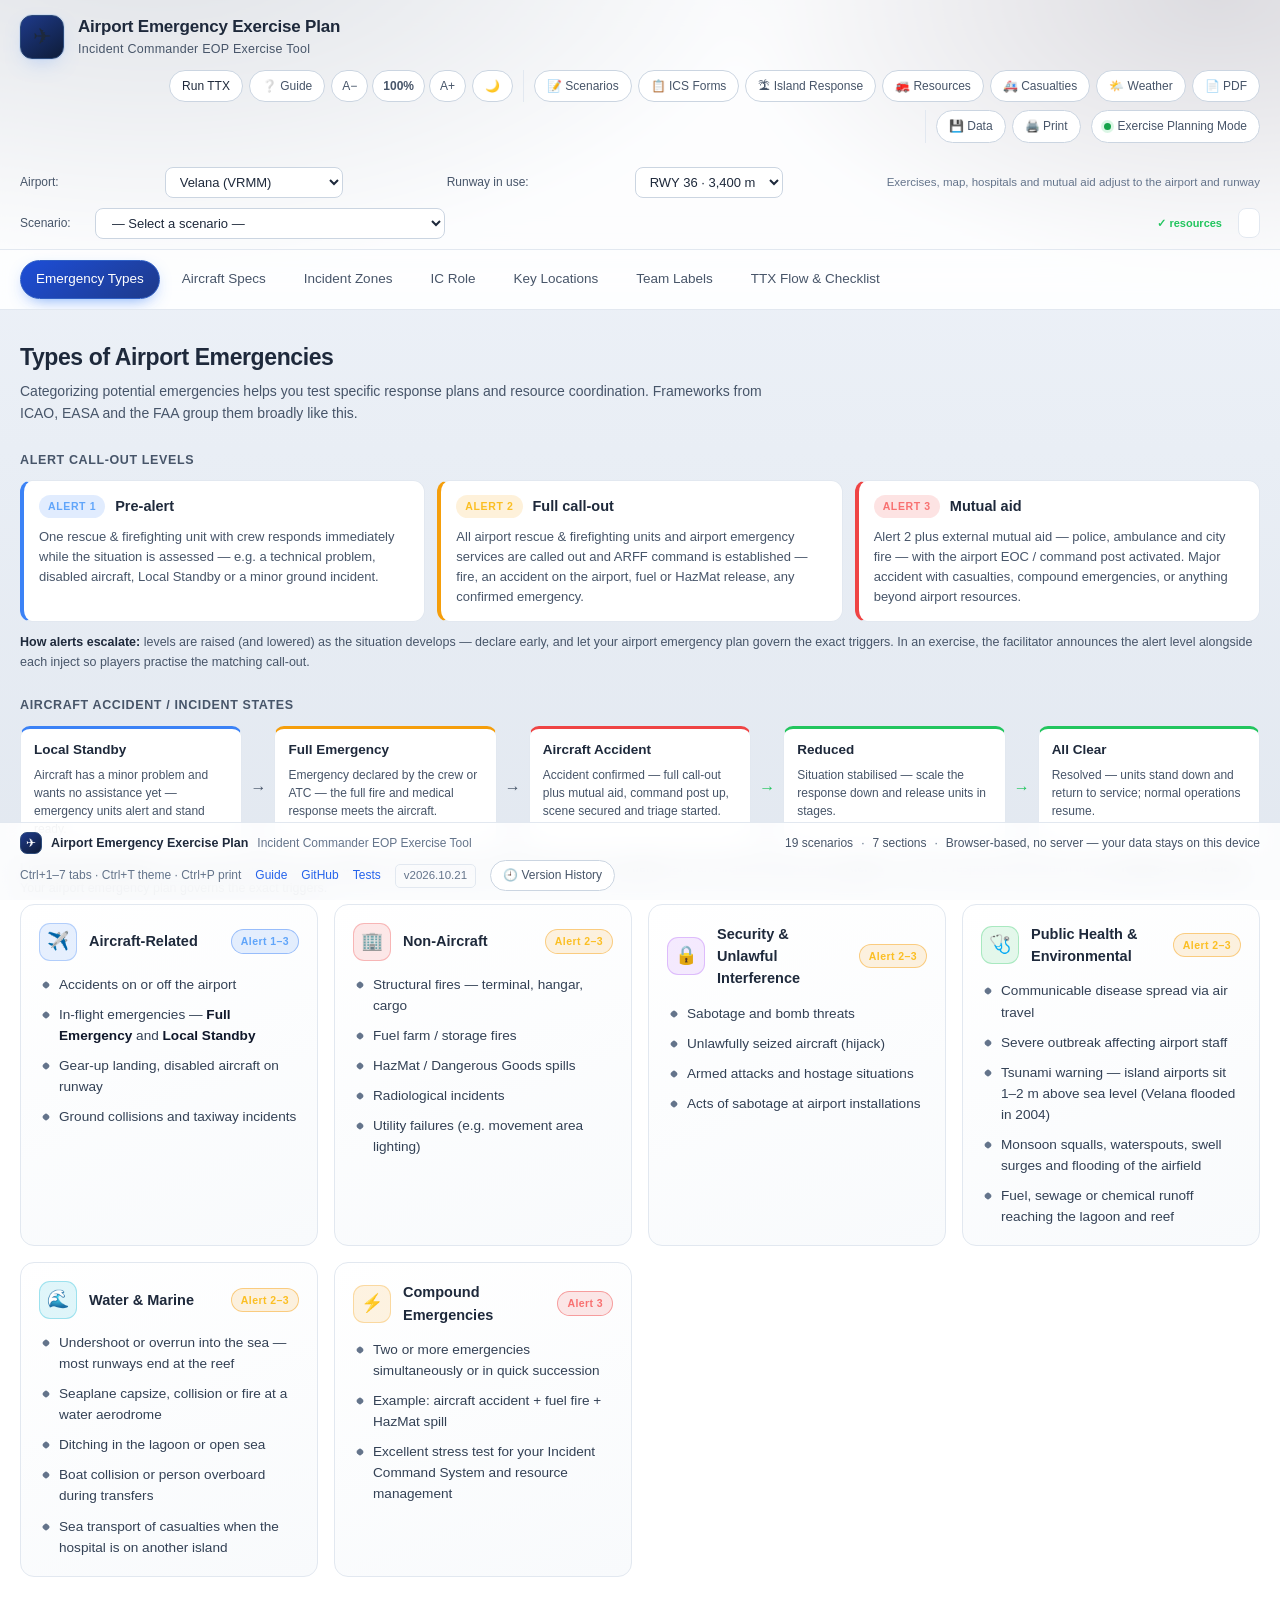
==== commit 6aa77cc3: "Use neutral agency wording throughout the tabletop app" ====
--- a/index.html
+++ b/index.html
@@ -32,8 +32,8 @@
   <link rel="apple-touch-icon" href="icons/icon-192.png">
   <meta name="mobile-web-app-capable" content="yes">
   <meta name="apple-mobile-web-app-capable" content="yes">
-  <link rel="stylesheet" href="css/styles.css?v=20261024.ttx120">
-<link rel="stylesheet" href="css/maldives.css?v=20261024.ttx120">
+  <link rel="stylesheet" href="css/styles.css?v=20261024.ttxneutral">
+<link rel="stylesheet" href="css/maldives.css?v=20261024.ttxneutral">
 </head>
 <body>
 
@@ -66,7 +66,7 @@
     </div>
     <div class="header-actions">
       <div class="hdr-cluster" role="group" aria-label="View controls">
-        <a href="ttx.html" class="reset-btn hdr-btn" style="text-decoration:none;display:inline-flex;align-items:center;color:var(--text)" title="Run the Hanimaadhoo MNDF tabletop exercise">Run MNDF TTX</a>
+        <a href="ttx.html" class="reset-btn hdr-btn" style="text-decoration:none;display:inline-flex;align-items:center;color:var(--text)" title="Run the Hanimaadhoo airport tabletop exercise">Run TTX</a>
         <button id="guideBtn" class="reset-btn hdr-btn" type="button" title="How to use this app">❔ Guide</button>
         <div class="font-controls" role="group" aria-label="Text size">
           <button id="fontDec" class="reset-btn font-btn" type="button" title="Decrease text size" aria-label="Decrease text size">A−</button>
@@ -1554,9 +1554,9 @@
   </div>
 </div>
 
-<script src="js/data.js?v=20261024.ttx120"></script>
-<script src="js/airports.js?v=20261024.ttx120"></script>
-<script src="js/maldives.js?v=20261024.ttx120"></script>
-<script src="js/app.js?v=20261024.ttx120"></script>
+<script src="js/data.js?v=20261024.ttxneutral"></script>
+<script src="js/airports.js?v=20261024.ttxneutral"></script>
+<script src="js/maldives.js?v=20261024.ttxneutral"></script>
+<script src="js/app.js?v=20261024.ttxneutral"></script>
 </body>
 </html>
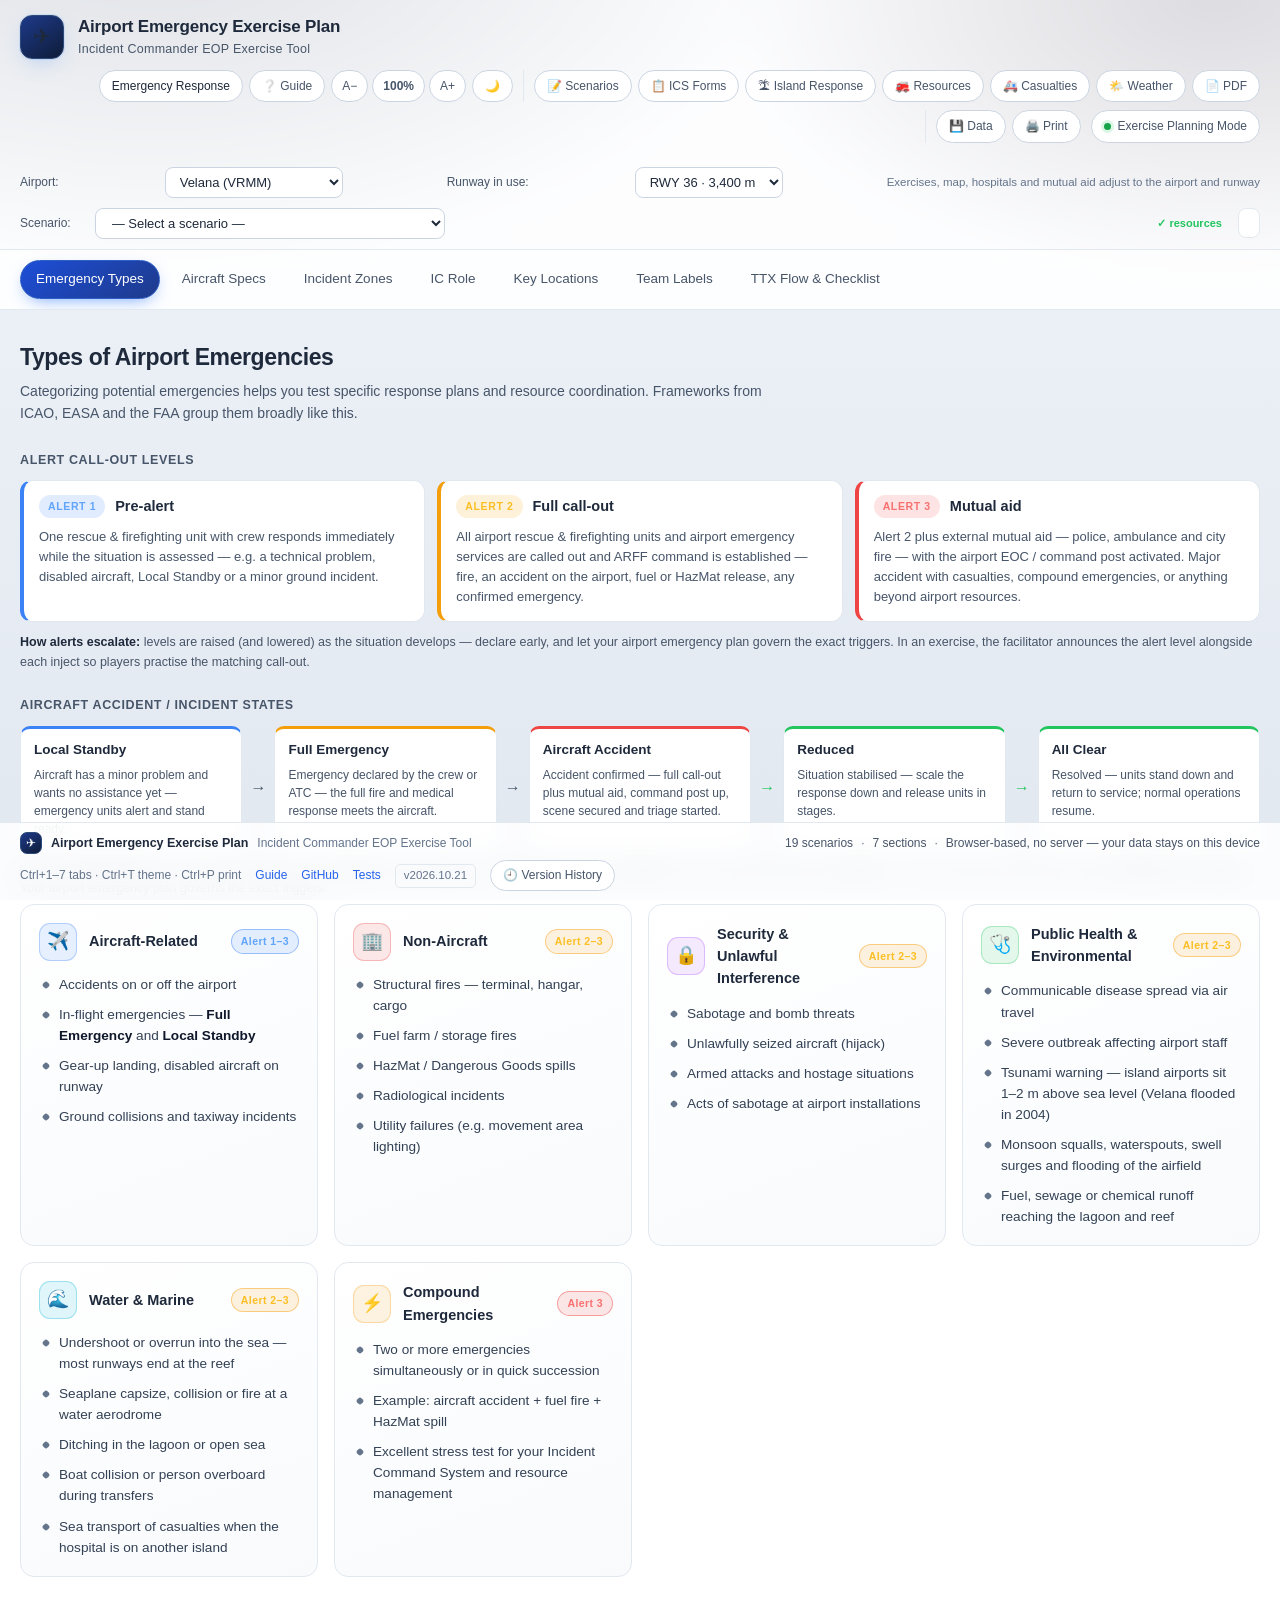
==== commit c1bd8490: "Integrate Emergency Response navigation and await completed dialog actions in checks" ====
--- a/index.html
+++ b/index.html
@@ -32,8 +32,8 @@
   <link rel="apple-touch-icon" href="icons/icon-192.png">
   <meta name="mobile-web-app-capable" content="yes">
   <meta name="apple-mobile-web-app-capable" content="yes">
-  <link rel="stylesheet" href="css/styles.css?v=20261024.ttxneutral">
-<link rel="stylesheet" href="css/maldives.css?v=20261024.ttxneutral">
+  <link rel="stylesheet" href="css/styles.css?v=20261024.ttxemergency">
+<link rel="stylesheet" href="css/maldives.css?v=20261024.ttxemergency">
 </head>
 <body>
 
@@ -66,7 +66,7 @@
     </div>
     <div class="header-actions">
       <div class="hdr-cluster" role="group" aria-label="View controls">
-        <a href="ttx.html" class="reset-btn hdr-btn" style="text-decoration:none;display:inline-flex;align-items:center;color:var(--text)" title="Run the Hanimaadhoo airport tabletop exercise">Run TTX</a>
+        <a id="emergencyResponseLink" href="ttx.html" class="reset-btn hdr-btn" style="text-decoration:none;display:inline-flex;align-items:center;color:var(--text)" title="Run the Hanimaadhoo airport tabletop exercise">Emergency Response</a>
         <button id="guideBtn" class="reset-btn hdr-btn" type="button" title="How to use this app">❔ Guide</button>
         <div class="font-controls" role="group" aria-label="Text size">
           <button id="fontDec" class="reset-btn font-btn" type="button" title="Decrease text size" aria-label="Decrease text size">A−</button>
@@ -1554,9 +1554,9 @@
   </div>
 </div>
 
-<script src="js/data.js?v=20261024.ttxneutral"></script>
-<script src="js/airports.js?v=20261024.ttxneutral"></script>
-<script src="js/maldives.js?v=20261024.ttxneutral"></script>
-<script src="js/app.js?v=20261024.ttxneutral"></script>
+<script src="js/data.js?v=20261024.ttxemergency"></script>
+<script src="js/airports.js?v=20261024.ttxemergency"></script>
+<script src="js/maldives.js?v=20261024.ttxemergency"></script>
+<script src="js/app.js?v=20261024.ttxemergency"></script>
 </body>
 </html>
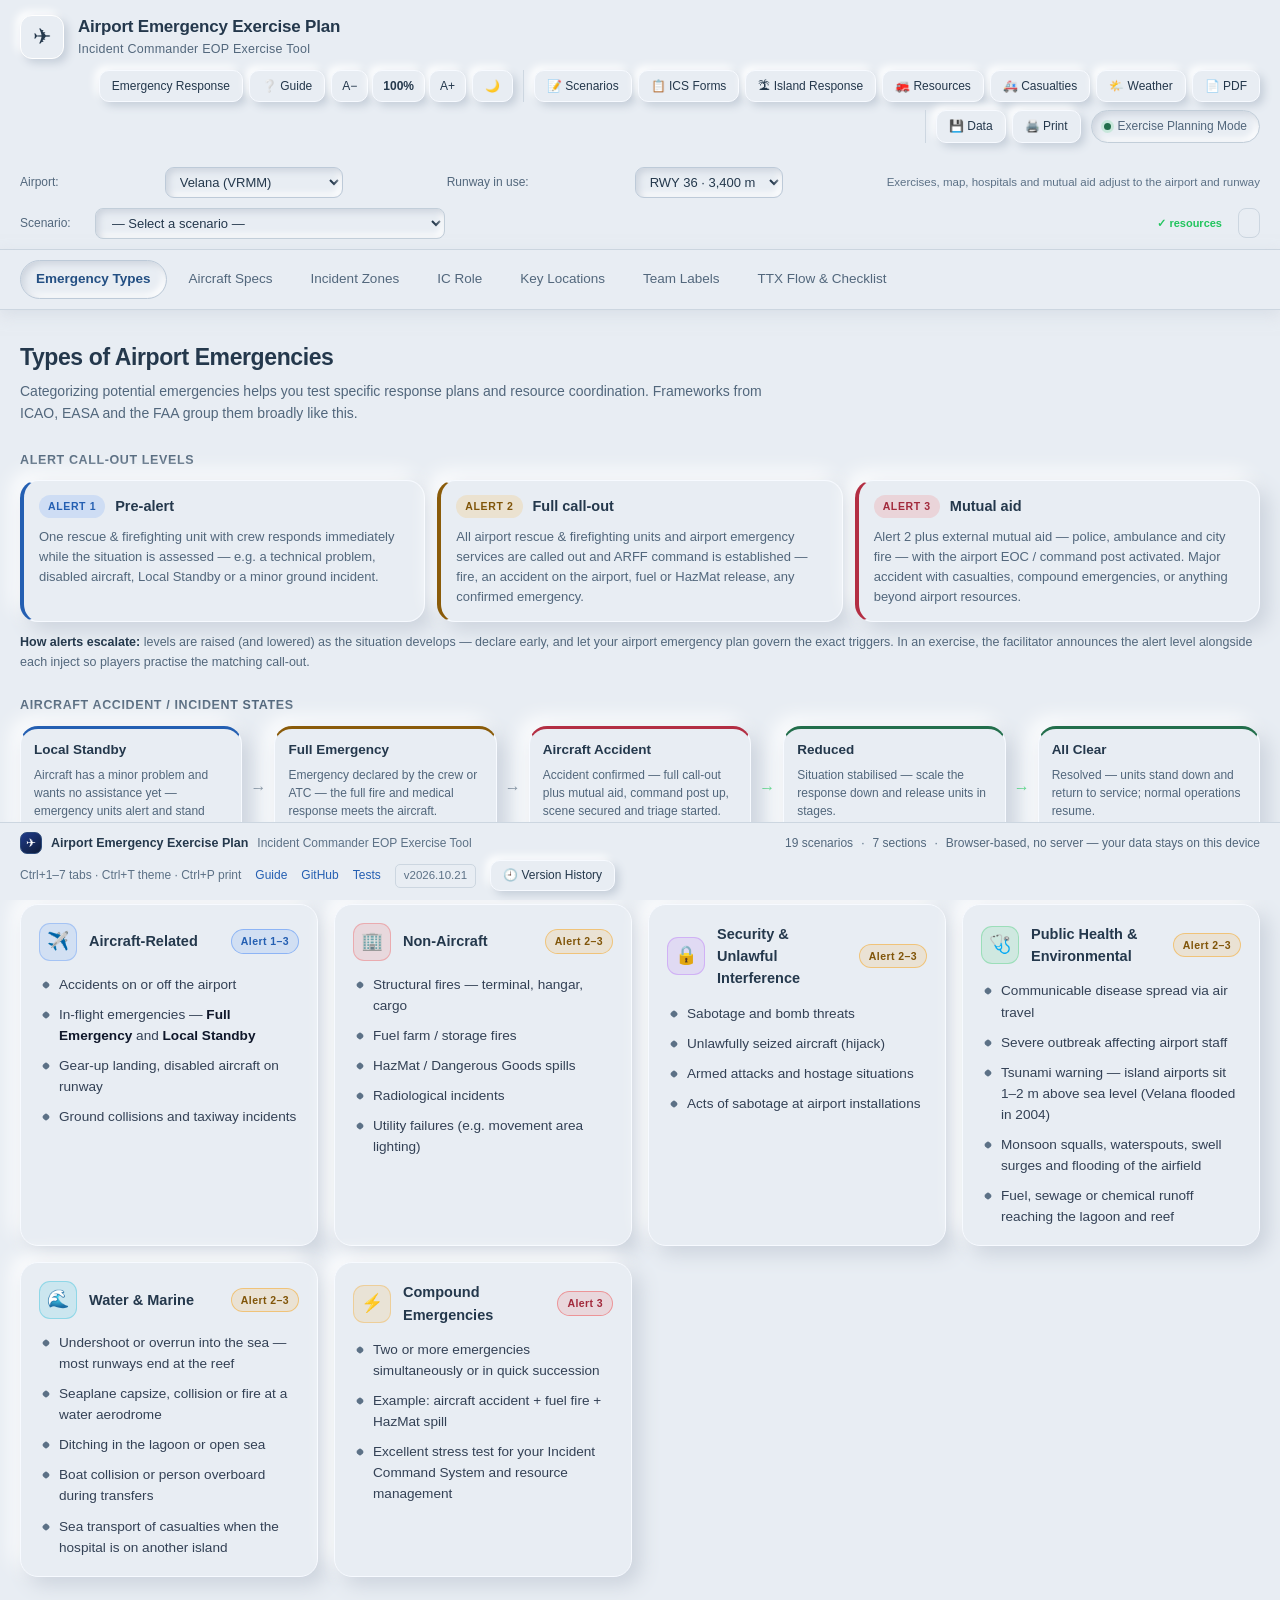
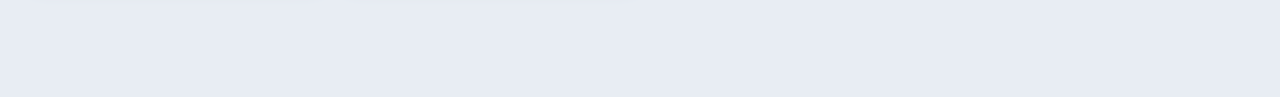
==== commit c088b4e4: "Add neumorphic light theme to main emergency dashboard" ====
--- a/index.html
+++ b/index.html
@@ -32,8 +32,9 @@
   <link rel="apple-touch-icon" href="icons/icon-192.png">
   <meta name="mobile-web-app-capable" content="yes">
   <meta name="apple-mobile-web-app-capable" content="yes">
-  <link rel="stylesheet" href="css/styles.css?v=20261024.ttxemergency">
-<link rel="stylesheet" href="css/maldives.css?v=20261024.ttxemergency">
+  <link rel="stylesheet" href="css/styles.css?v=20261024.ttxcanonical">
+<link rel="stylesheet" href="css/maldives.css?v=20261024.ttxcanonical">
+<link rel="stylesheet" href="css/neumorphic-light.css?v=20261024.dashboardlight">
 </head>
 <body>
 
@@ -67,6 +68,11 @@
     <div class="header-actions">
       <div class="hdr-cluster" role="group" aria-label="View controls">
         <a id="emergencyResponseLink" href="ttx.html" class="reset-btn hdr-btn" style="text-decoration:none;display:inline-flex;align-items:center;color:var(--text)" title="Run the Hanimaadhoo airport tabletop exercise">Emergency Response</a>
+        <script>
+          if (location.hostname === 'airportemergency.mellowpilot.com' || location.hostname.endsWith('.pages.dev')) {
+            document.getElementById('emergencyResponseLink').href = 'ttx';
+          }
+        </script>
         <button id="guideBtn" class="reset-btn hdr-btn" type="button" title="How to use this app">❔ Guide</button>
         <div class="font-controls" role="group" aria-label="Text size">
           <button id="fontDec" class="reset-btn font-btn" type="button" title="Decrease text size" aria-label="Decrease text size">A−</button>
@@ -1554,9 +1560,9 @@
   </div>
 </div>
 
-<script src="js/data.js?v=20261024.ttxemergency"></script>
-<script src="js/airports.js?v=20261024.ttxemergency"></script>
-<script src="js/maldives.js?v=20261024.ttxemergency"></script>
-<script src="js/app.js?v=20261024.ttxemergency"></script>
+<script src="js/data.js?v=20261024.ttxcanonical"></script>
+<script src="js/airports.js?v=20261024.ttxcanonical"></script>
+<script src="js/maldives.js?v=20261024.ttxcanonical"></script>
+<script src="js/app.js?v=20261024.ttxcanonical"></script>
 </body>
 </html>
--- a/css/neumorphic-light.css
+++ b/css/neumorphic-light.css
@@ -0,0 +1,50 @@
+/* Dashboard light theme. Dark, high contrast, maps and printed output retain their own styling. */
+@media screen{
+  [data-theme="light"]{
+    color-scheme:light;
+    --bg-grad-1:#e8edf3;--bg-grad-2:#e8edf3;
+    --panel:#e8edf3;--panel2:#e0e7ef;--card-bg-solid:#e8edf3;
+    --line:#c2ced9;--line-soft:#ccd6e0;
+    --text:#24384c;--muted:#52677c;--muted2:#5c7186;
+    --header-bg:#e8edf3;--tabs-bg:#e8edf3;
+    --stat-bg:#e2e9f0;--progress-bg:#d7e0ea;
+    --blue:#245fb2;--green:#226e4b;--amber:#8a5b09;--red:#b32e43;
+    --neu-raised:8px 8px 20px #cbd2dc,-8px -8px 20px #fff;
+    --neu-small:4px 4px 9px #c5ced9,-4px -4px 9px #fff;
+    --neu-inset:inset 3px 3px 7px #ccd3dd,inset -3px -3px 7px #fff;
+  }
+  [data-theme="light"] body{background:#e8edf3}
+  [data-theme="light"] :is(.card,.team-card,.ac-card,.role-card,.glossary-card,.ref-card,.zone-card,.emg-card,.board-step,.alert-card,.state-chip,.ap-profile){background:var(--panel);border-color:#f7faff;box-shadow:var(--neu-raised);border-radius:18px}
+  [data-theme="light"] :is(.team-card,.emg-card):hover{box-shadow:var(--neu-raised);border-color:#aebfd0}
+  [data-theme="light"] .brand-mark{background:var(--panel);border-color:#fff;box-shadow:var(--neu-small)}
+  [data-theme="light"] :is(button,.reset-btn,.emergency-response-link){background:var(--panel);color:var(--text);border:1px solid #f7faff;box-shadow:var(--neu-small);border-radius:10px}
+  [data-theme="light"] :is(button,.reset-btn,.emergency-response-link):hover:not(:disabled){background:#e0e7ef;box-shadow:var(--neu-inset)}
+  [data-theme="light"] :is(input:not([type="radio"]):not([type="checkbox"]),select,textarea){background:var(--panel);color:var(--text);border-color:#bdcad8;box-shadow:var(--neu-inset);border-radius:9px}
+  [data-theme="light"] :is(input,textarea)::placeholder{color:#61758a;opacity:1}
+  [data-theme="light"] :is(input[type="checkbox"],input[type="radio"]){accent-color:var(--blue)}
+  [data-theme="light"] :is(.stat,.status-chip,.legend-item,.flow-node){background:var(--panel);box-shadow:var(--neu-inset)}
+  [data-theme="light"] .tabs{box-shadow:0 5px 14px #cbd2dc80}
+  [data-theme="light"] .tab:hover{box-shadow:var(--neu-small)}
+  [data-theme="light"] .tab-radio:checked ~ .tabs .tab{background:transparent;color:var(--muted);border-color:transparent;box-shadow:none}
+  [data-theme="light"] #ttx-tab-phases:checked ~ .tabs [for="ttx-tab-phases"],
+  [data-theme="light"] #ttx-tab-teams:checked ~ .tabs [for="ttx-tab-teams"],
+  [data-theme="light"] #ttx-tab-locations:checked ~ .tabs [for="ttx-tab-locations"],
+  [data-theme="light"] #ttx-tab-zones:checked ~ .tabs [for="ttx-tab-zones"],
+  [data-theme="light"] #ttx-tab-emergencies:checked ~ .tabs [for="ttx-tab-emergencies"],
+  [data-theme="light"] #ttx-tab-aircraft:checked ~ .tabs [for="ttx-tab-aircraft"],
+  [data-theme="light"] #ttx-tab-checklist:checked ~ .tabs [for="ttx-tab-checklist"]{background:var(--panel);color:#234f83;border-color:#bdcad8;box-shadow:var(--neu-inset);font-weight:650}
+  [data-theme="light"] dialog{background:var(--panel);border-color:#fff;box-shadow:0 24px 70px #172c4b55;border-radius:18px}
+  [data-theme="light"] dialog::backdrop{background:#263d5466}
+  [data-theme="light"] #mvDialog button{background:var(--panel);border-color:#fff;box-shadow:var(--neu-small)}
+  [data-theme="light"] :is(.alert-l1 .alert-badge,.alert-range.r13){color:#245fb2}
+  [data-theme="light"] :is(.alert-l2 .alert-badge,.alert-range.r23){color:#805509}
+  [data-theme="light"] :is(.alert-l3 .alert-badge,.alert-range.r3){color:#a22a3c}
+  [data-theme="light"] .alert-l1{border-left-color:var(--blue)}
+  [data-theme="light"] .alert-l2{border-left-color:var(--amber)}
+  [data-theme="light"] .alert-l3{border-left-color:var(--red)}
+  [data-theme="light"] .s-standby{border-top-color:var(--blue)}
+  [data-theme="light"] .s-full{border-top-color:var(--amber)}
+  [data-theme="light"] .s-accident{border-top-color:var(--red)}
+  [data-theme="light"] :is(.s-reduced,.s-clear){border-top-color:var(--green)}
+  [data-theme="light"] :is(button,a,input,select,textarea):focus-visible{outline:3px solid #237b70;outline-offset:3px}
+}
